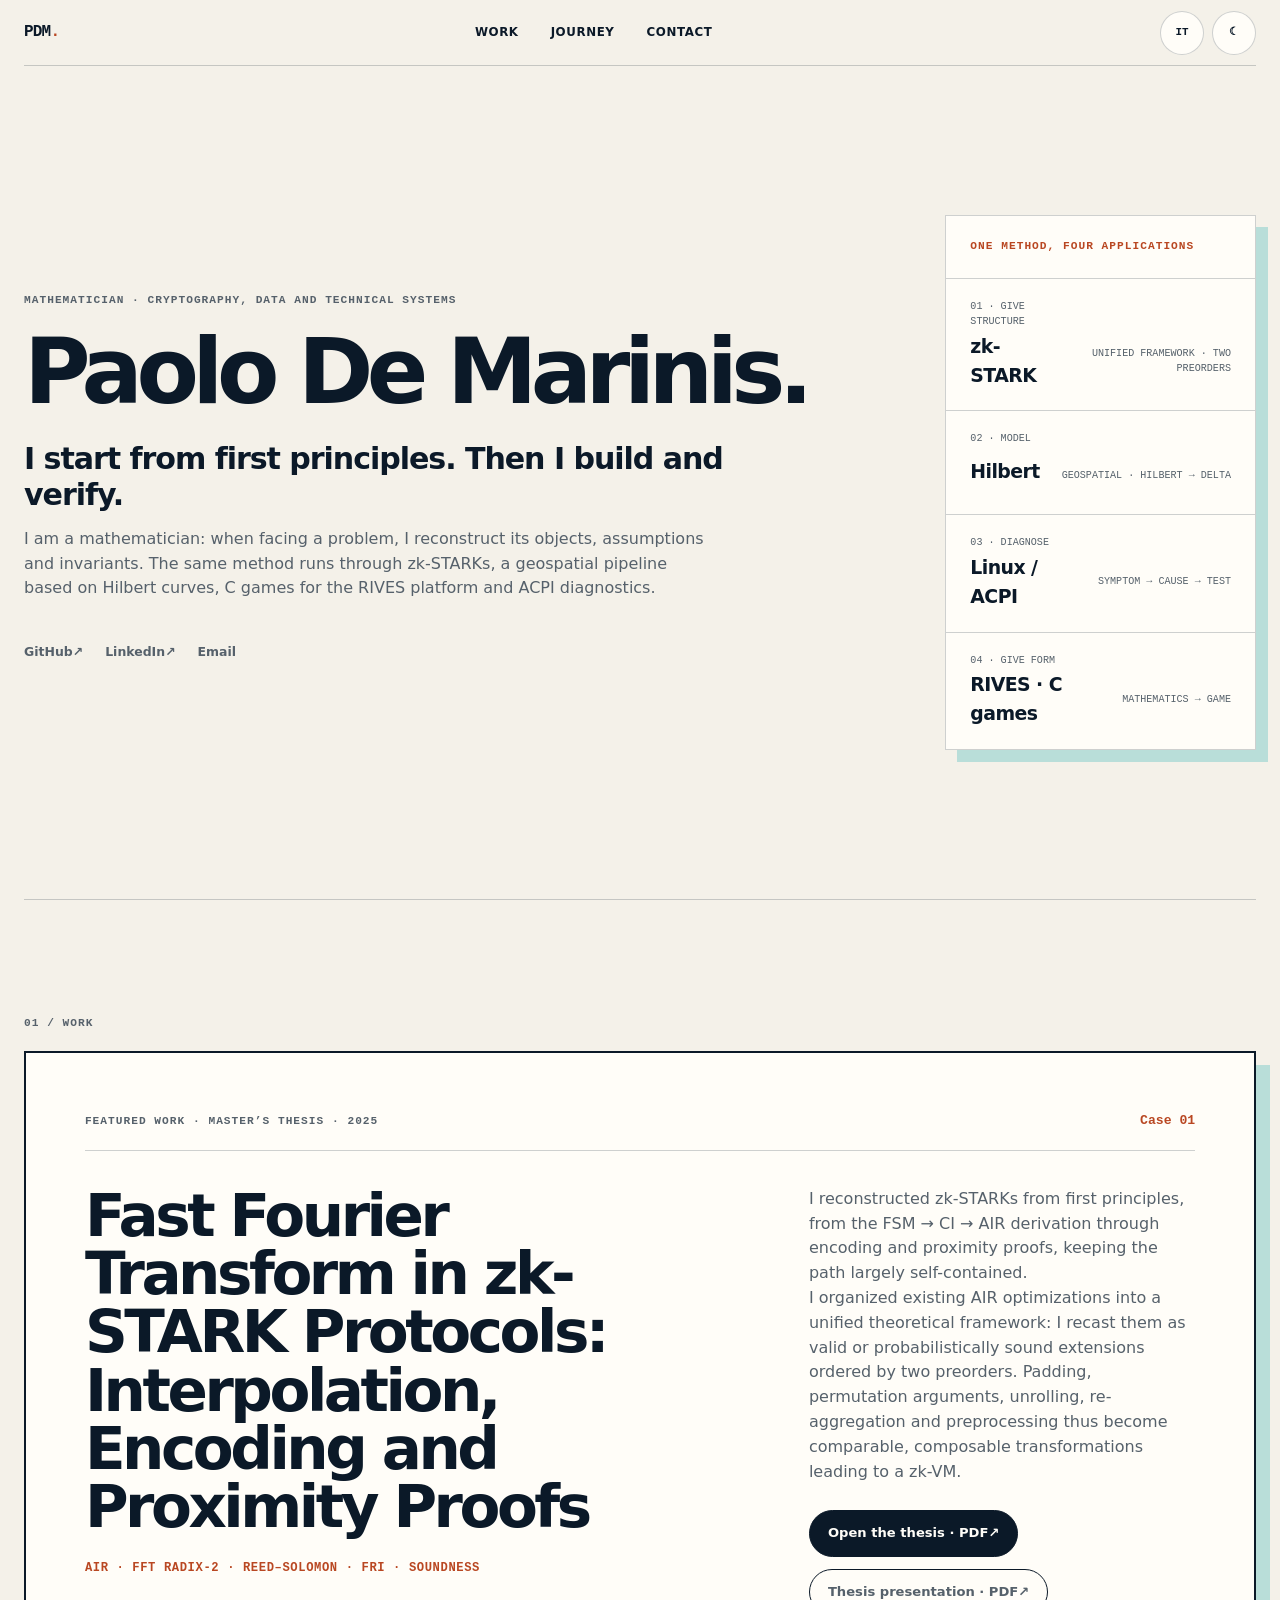
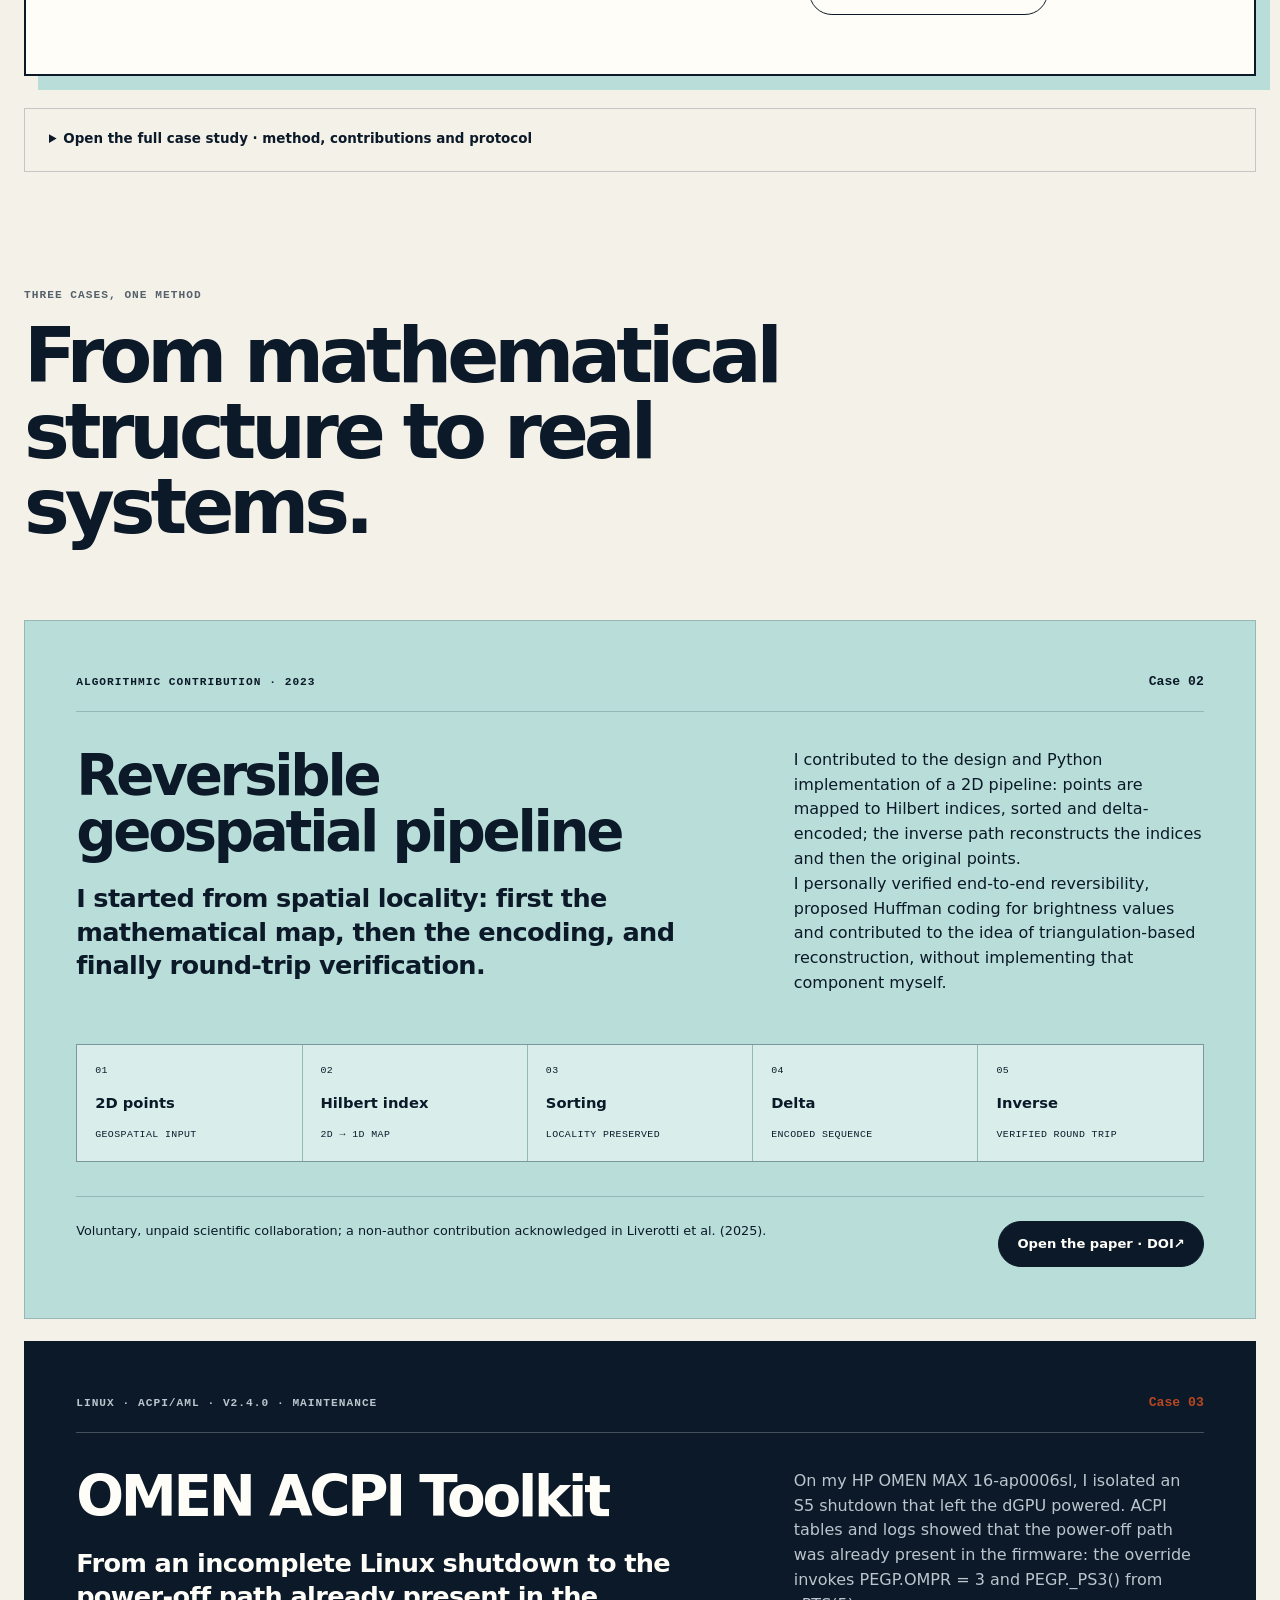
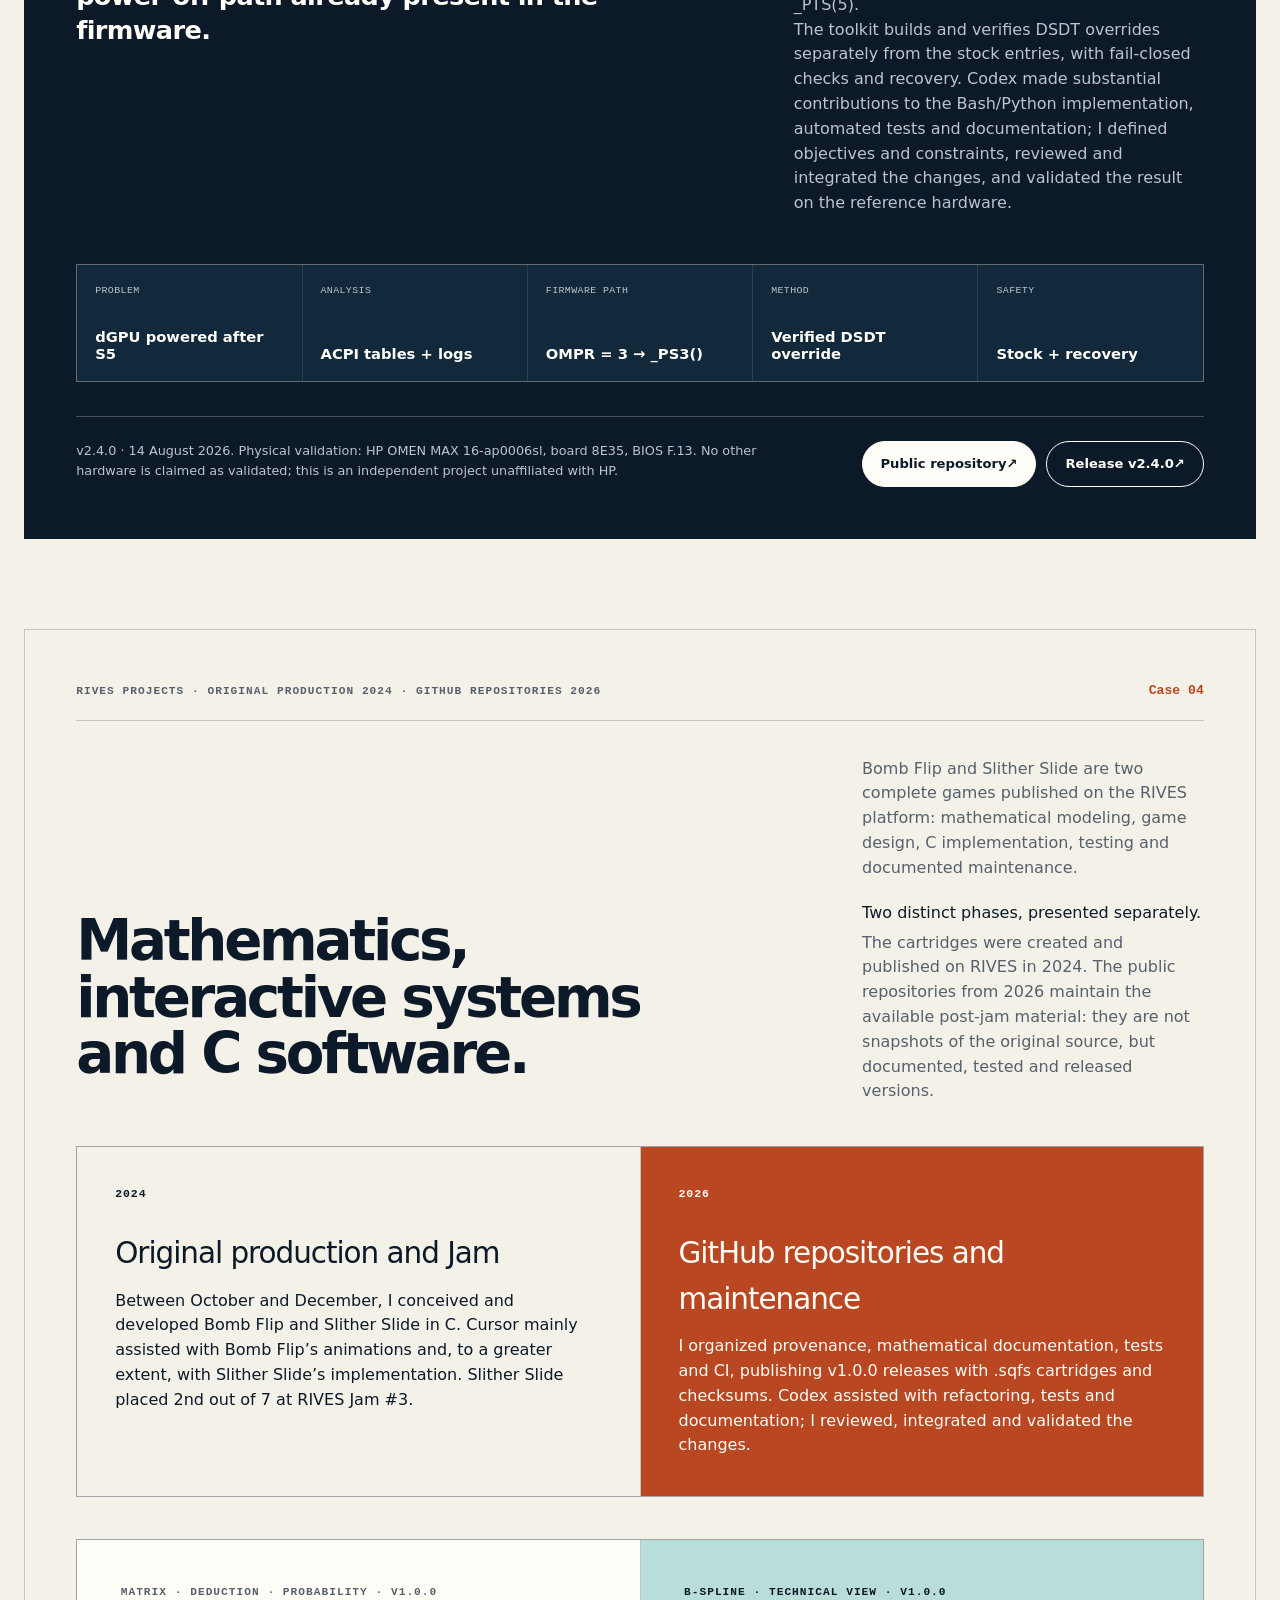
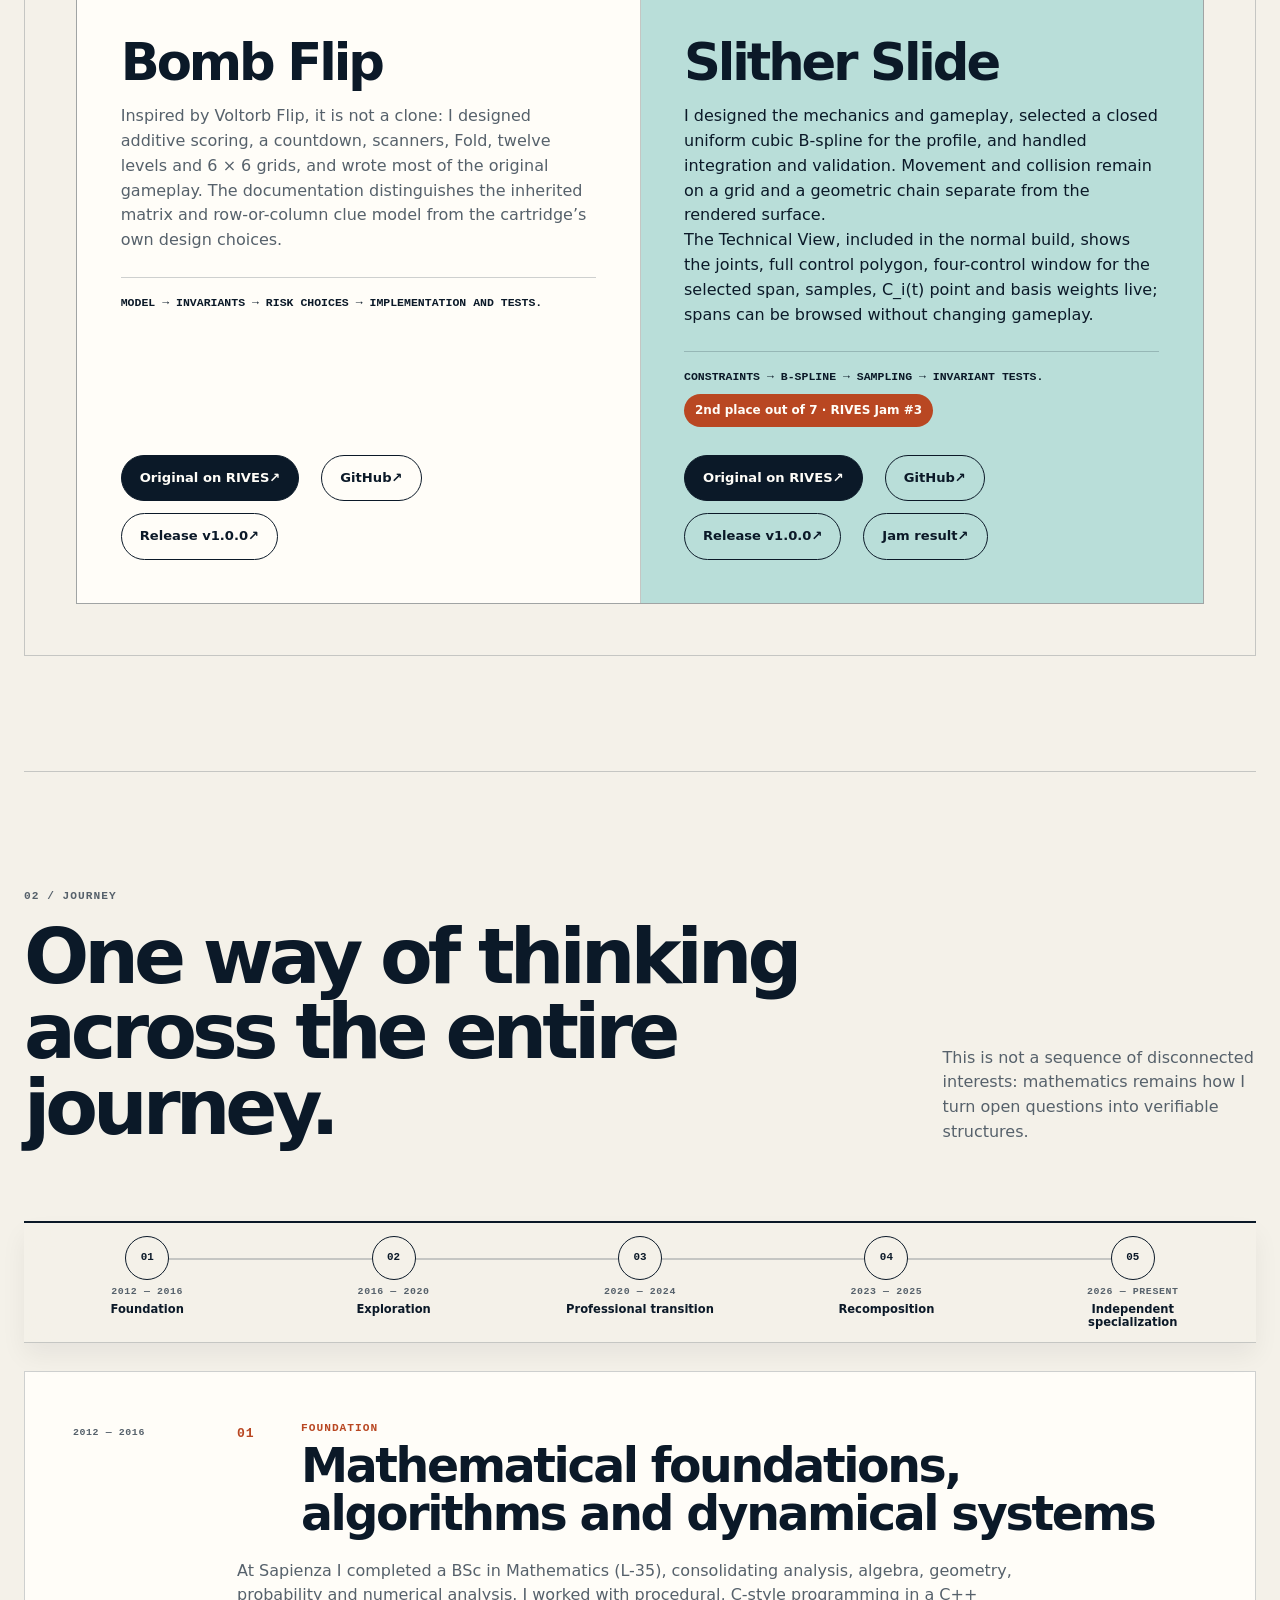
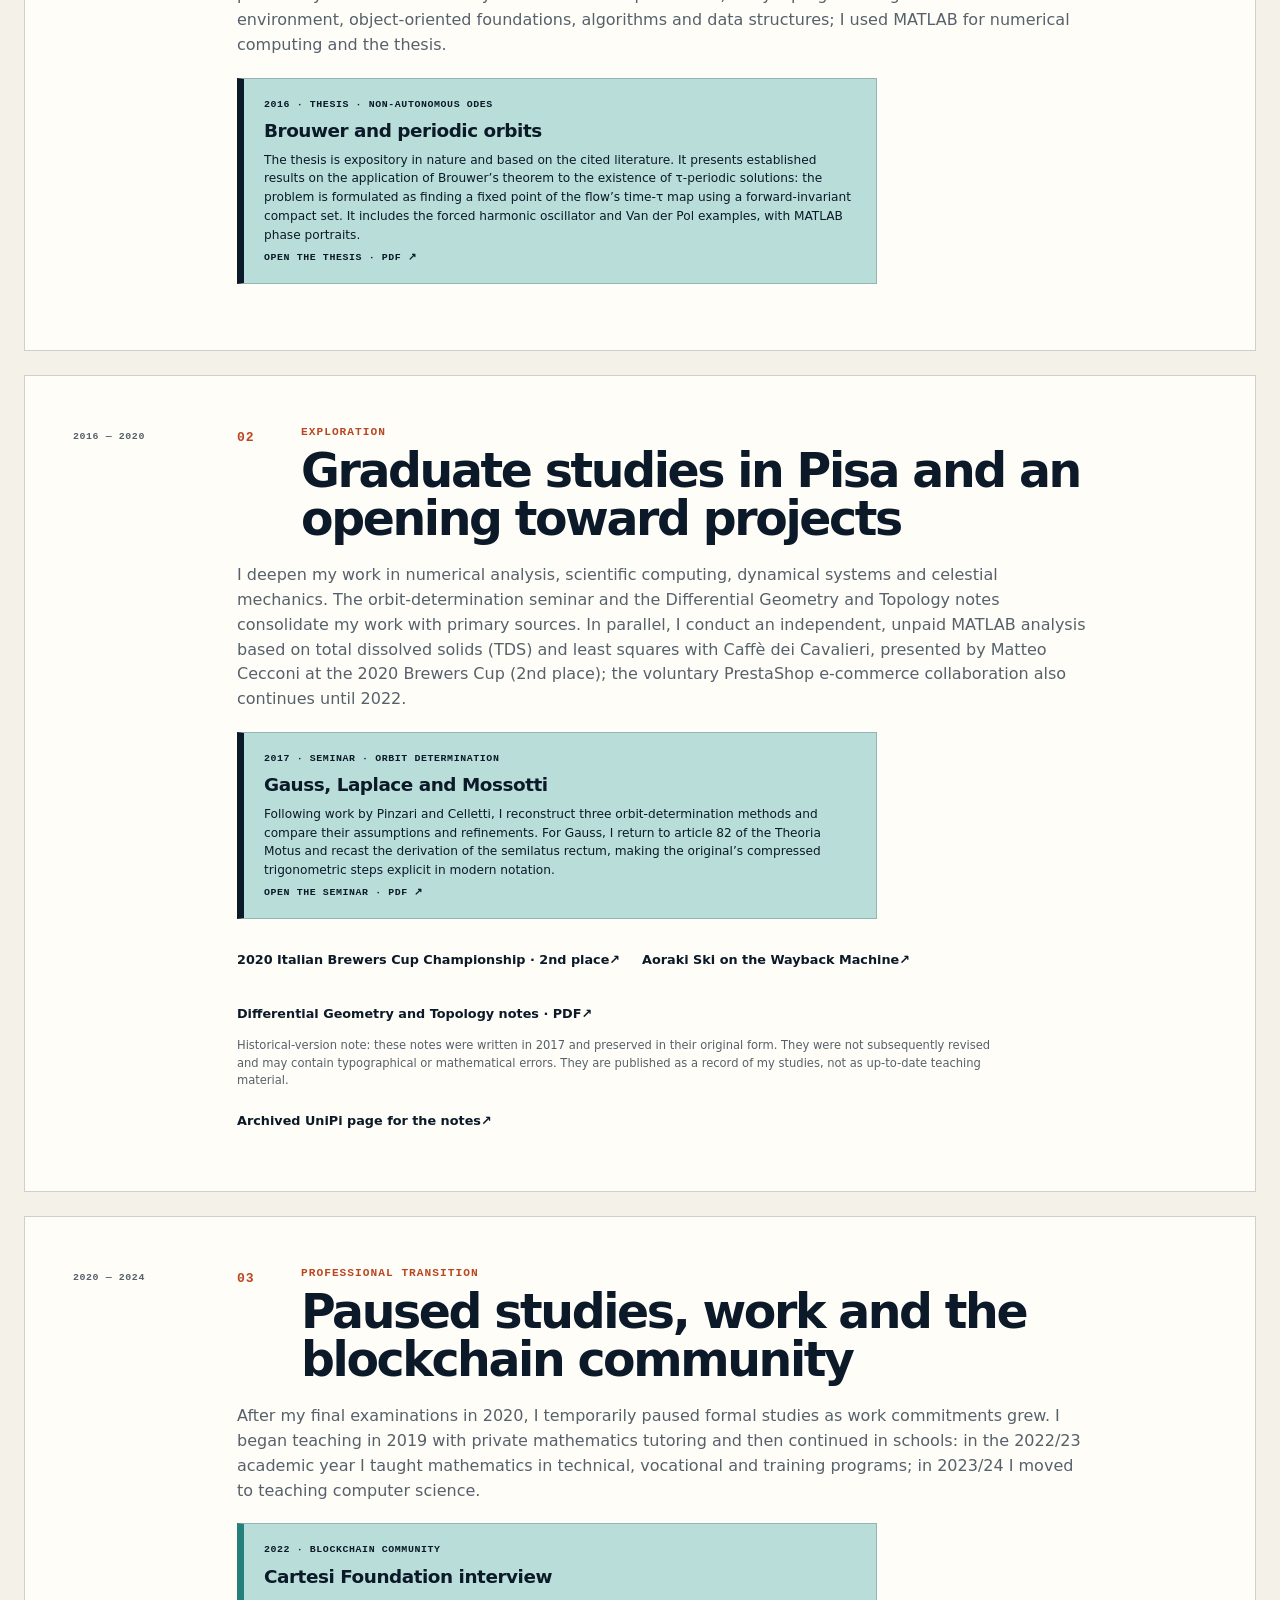
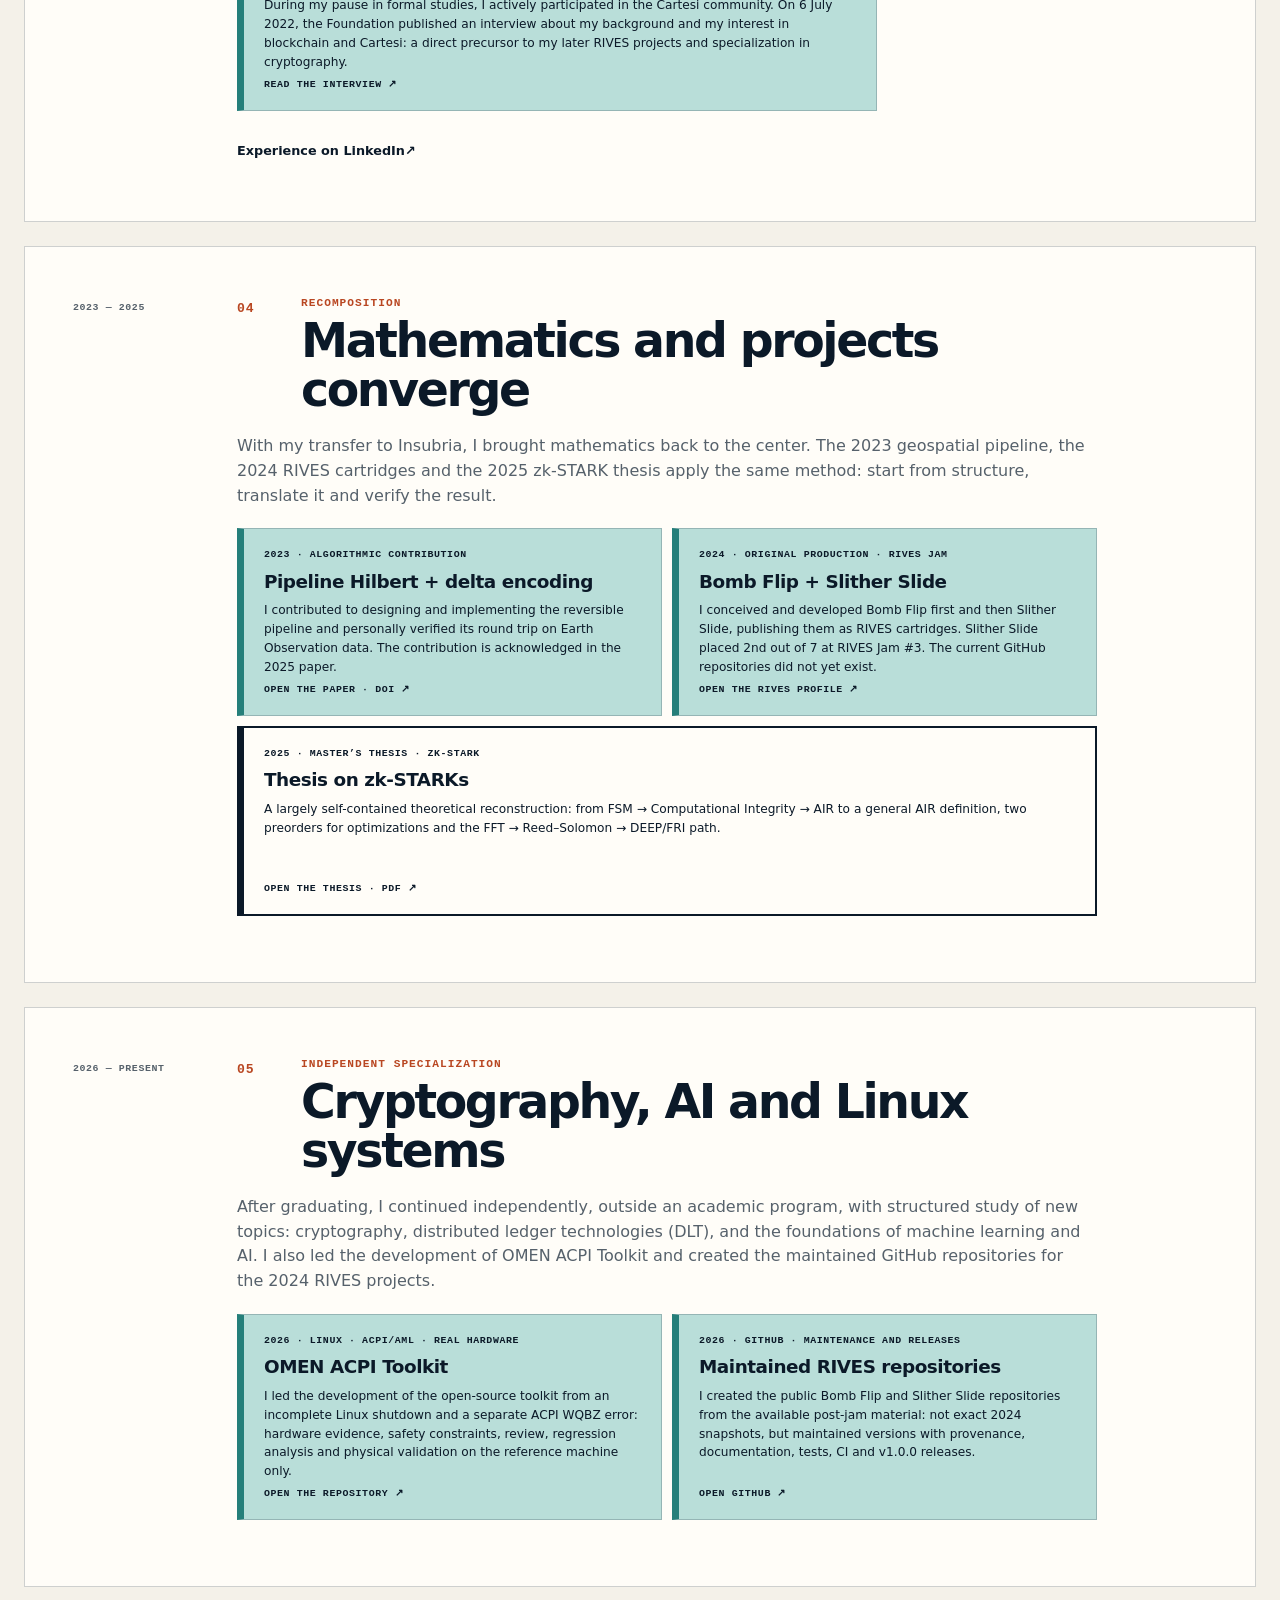
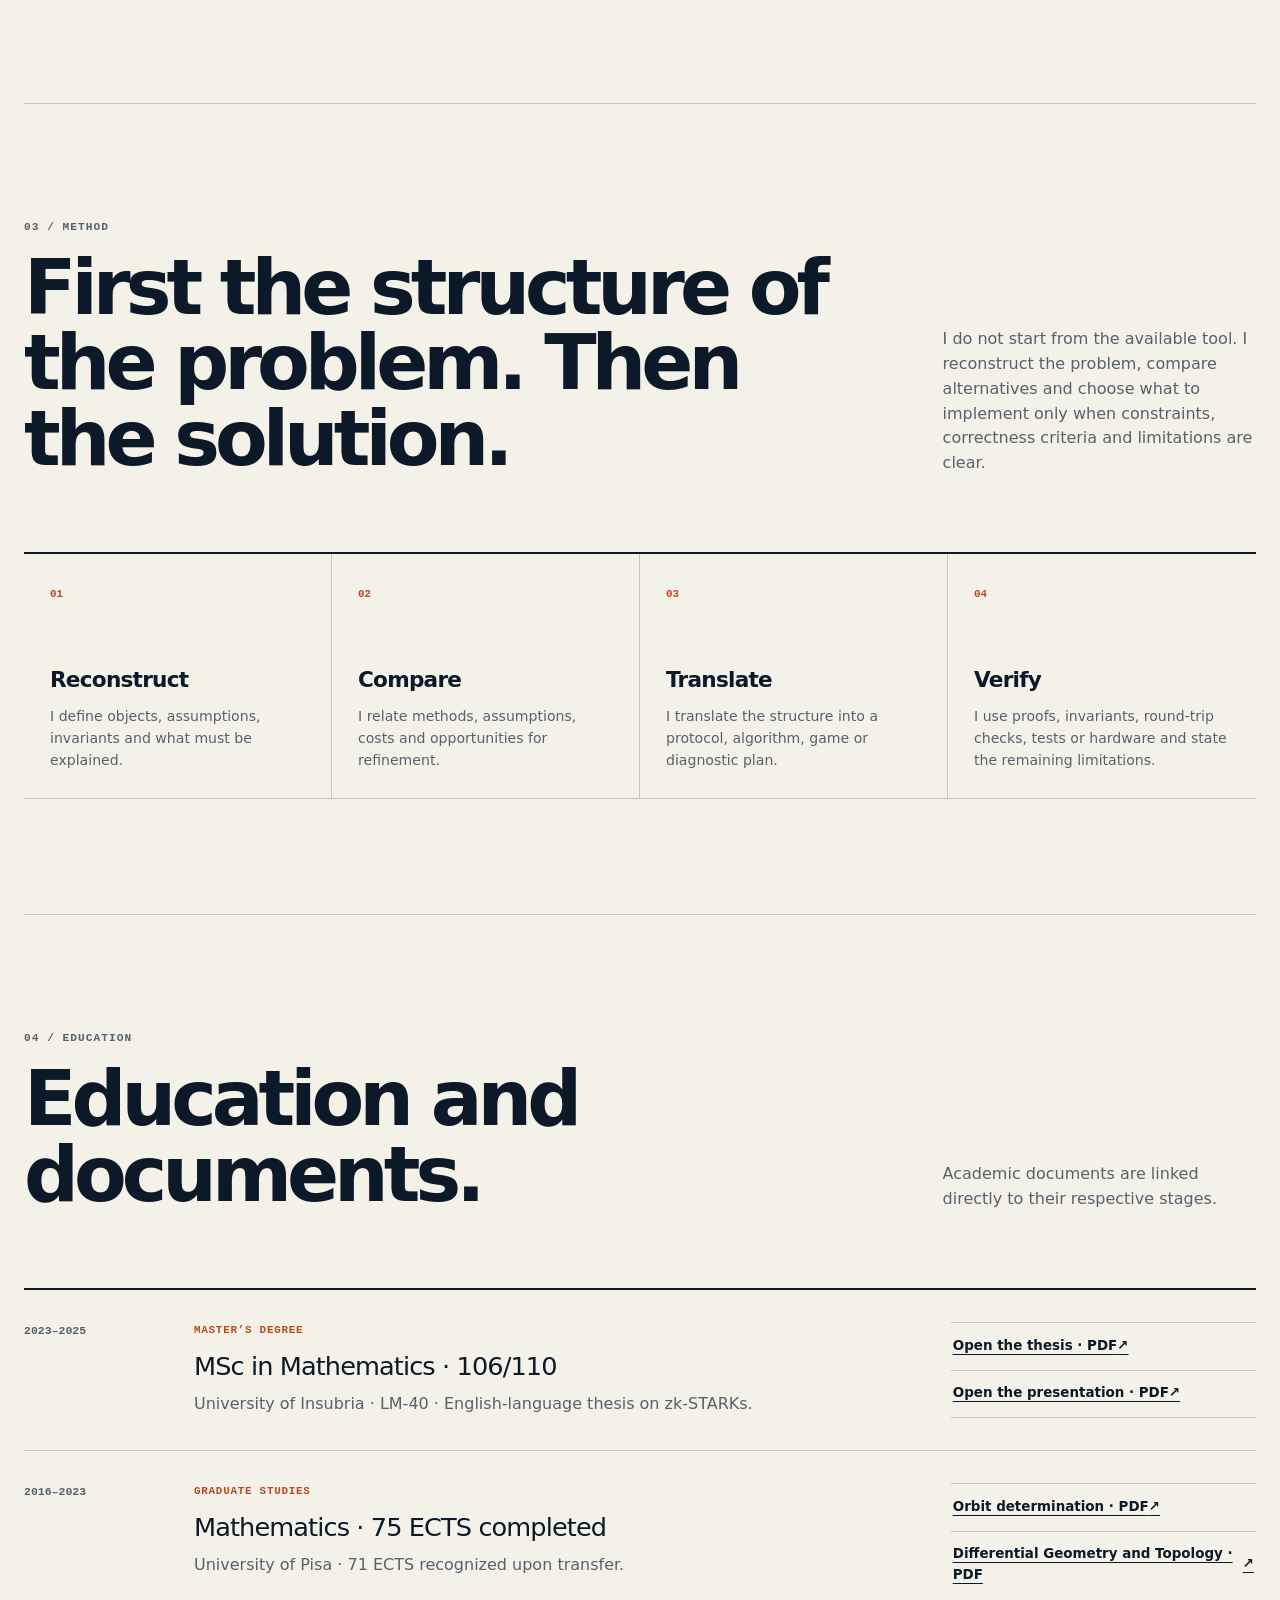
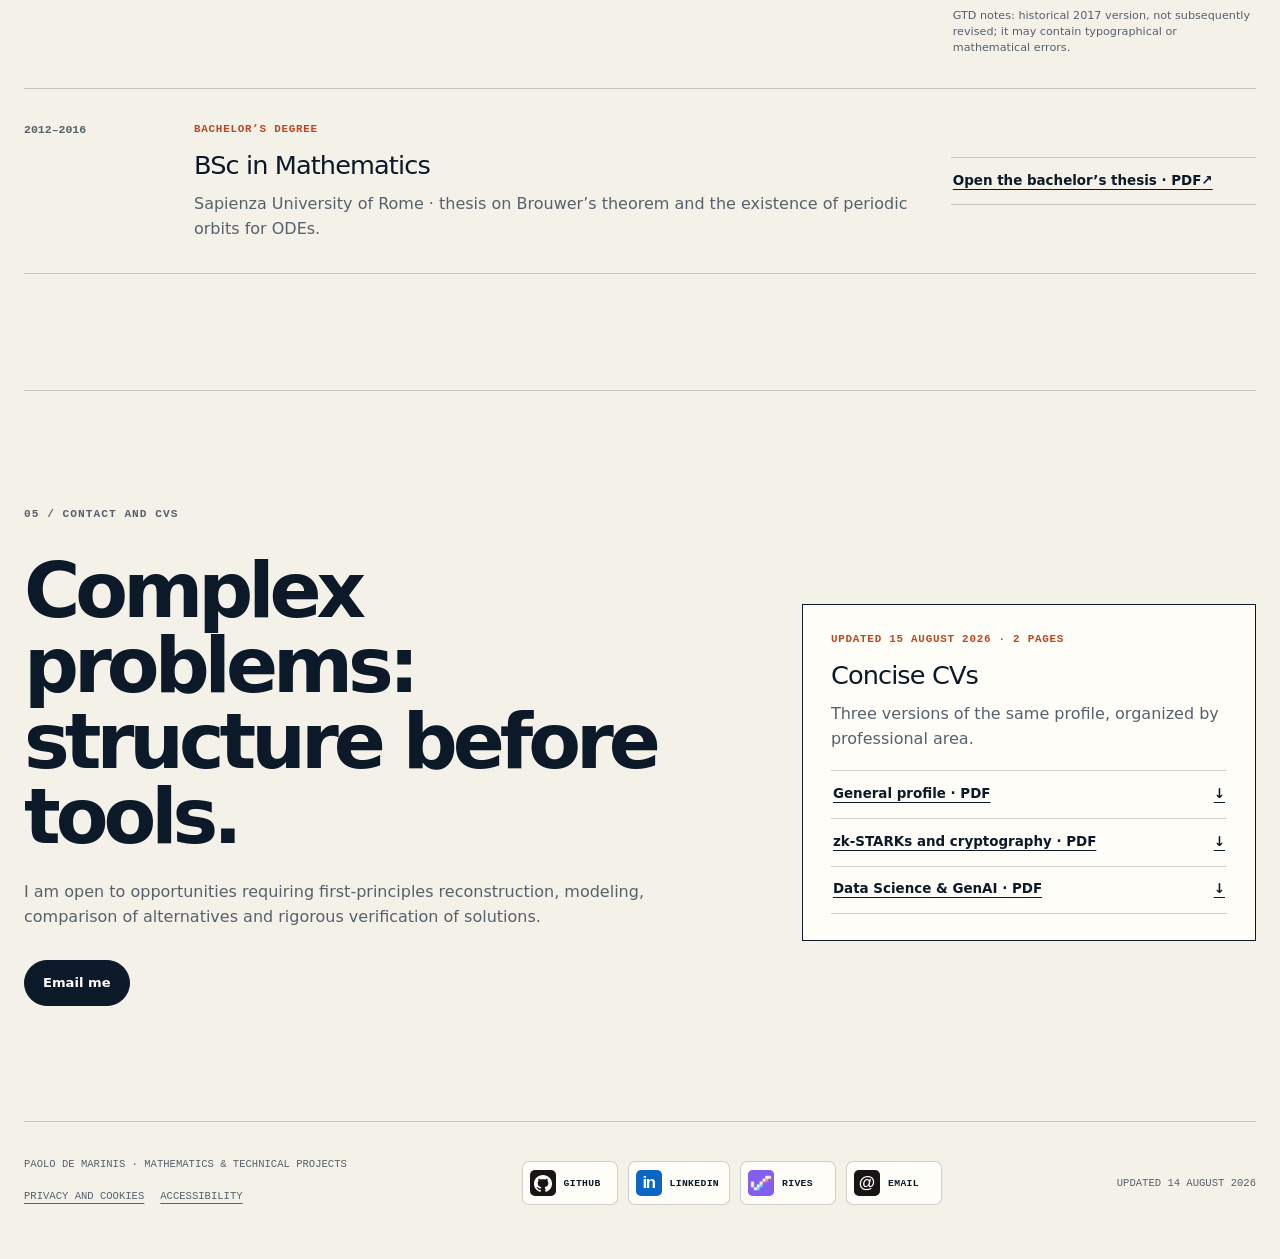
==== en/index.html @ b0020067 "Publish sanitized portfolio snapshot" ====
<!doctype html>
<html lang="en">
<head>
<meta charset="utf-8">
<meta name="viewport" content="width=device-width, initial-scale=1">
<meta name="referrer" content="no-referrer">
<meta name="robots" content="index, follow">
<title>Paolo De Marinis | Mathematician</title>
<meta name="description" content="A mathematician who reconstructs problems from first principles, translates their structure into solutions, and verifies results and limitations.">
<link rel="canonical" href="https://paolo-de-marinis.github.io/en/">
<link rel="alternate" hreflang="it-IT" href="https://paolo-de-marinis.github.io/">
<link rel="alternate" hreflang="en" href="https://paolo-de-marinis.github.io/en/">
<meta property="og:title" content="Paolo De Marinis | Mathematician">
<meta property="og:description" content="From first principles to verified solutions: zk-STARKs, Hilbert curves, Linux/ACPI and interactive systems.">
<meta property="og:url" content="https://paolo-de-marinis.github.io/en/">
<meta property="og:type" content="profile">
<meta property="og:site_name" content="Paolo De Marinis">
<meta property="og:locale" content="en_US">
<meta property="og:locale:alternate" content="it_IT">
<meta property="og:image" content="https://paolo-de-marinis.github.io/og.png">
<meta property="og:image:width" content="1734">
<meta property="og:image:height" content="907">
<meta property="og:image:alt" content="Paolo De Marinis - first principles, mathematics and verification">
<meta name="twitter:card" content="summary_large_image">
<meta name="twitter:title" content="Paolo De Marinis | Mathematician">
<meta name="twitter:description" content="From first principles to verified solutions: zk-STARKs, Hilbert curves, Linux/ACPI and interactive systems.">
<meta name="twitter:image" content="https://paolo-de-marinis.github.io/og.png">
<meta name="twitter:image:alt" content="Paolo De Marinis - first principles, mathematics and verification">
<link rel="icon" href="/favicon.svg?v=2" type="image/svg+xml">
<link rel="stylesheet" href="/assets/site.css">
<script type="application/ld+json">{"@context":"https://schema.org","@type":"Person","name":"Paolo De Marinis","jobTitle":"Mathematician","description":"Mathematician who tackles technical and scientific problems from first principles, from formalization to verification.","email":"mailto:paolodemarinis1993@gmail.com","sameAs":["https://www.linkedin.com/in/paolo-de-marinis-math/","https://github.com/paolo-de-marinis","https://app.rives.io/profile/0x2e092f91bc25ebd12b8b0e4df87d9d0424d6460c"],"alumniOf":["Università degli Studi dell’Insubria","Università di Pisa","Sapienza Università di Roma"],"knowsAbout":["Mathematics","zk-STARKs","Algebraic Intermediate Representations","Fast Fourier Transform","Reed-Solomon codes","FRI","Geospatial data compression","Hilbert curves","Linux","ACPI and AML","C","MATLAB"],"url":"https://paolo-de-marinis.github.io/en/"}</script>
</head>
<body>
<a class="skip-link" href="#contenuto">Skip to main content</a><header class="site-header"><a class="wordmark" href="#top" aria-label="Paolo De Marinis, top of page">PDM<span>.</span></a><nav class="site-nav" aria-label="Main navigation"><a href="#lavori">Work</a><a href="#percorso">Journey</a><a href="#contatti">Contact</a></nav><div class="site-controls" role="group" aria-label="Language and theme">
<a href="/" hreflang="it" lang="it" aria-label="Leggi in italiano">IT</a><button type="button" aria-label="Switch to dark theme" title="Dark theme" class="theme-toggle"><span aria-hidden="true">☾</span></button>
</div></header><main id="contenuto" tabindex="-1"><section id="top" class="hero" aria-labelledby="hero-title"><div class="hero-copy">
<p class="eyebrow">Mathematician · cryptography, data and technical systems</p>
<h1 id="hero-title">Paolo De Marinis.</h1>
<p class="hero-lead">I start from first principles. Then I build and verify.</p>
<p class="hero-body">I am a mathematician: when facing a problem, I reconstruct its objects, assumptions and invariants. The same method runs through zk-STARKs, a geospatial pipeline based on Hilbert curves, C games for the RIVES platform and ACPI diagnostics.</p>
<div class="hero-links" aria-label="Contact details and profiles">
<a class="" href="https://github.com/paolo-de-marinis" target="_blank" rel="noopener noreferrer">GitHub<span aria-hidden="true"> ↗</span></a><a class="" href="https://www.linkedin.com/in/paolo-de-marinis-math/" target="_blank" rel="noopener noreferrer">LinkedIn<span aria-hidden="true"> ↗</span></a><a href="mailto:paolodemarinis1993@gmail.com">Email</a>
</div>
<nav class="mobile-project-nav" aria-label="Main work"><a href="#featured-thesis">zk-STARK</a><a href="#hilbert">Hilbert</a><a href="#omen">OMEN</a><a href="#rives">RIVES</a></nav>
</div>
<aside class="proof-index" aria-label="Four applications of the same method"><p class="card-kicker">One method, four applications</p>
<a href="#featured-thesis"><span>01 · give structure</span><strong>zk-STARK</strong><small>Unified framework · two preorders</small></a><a href="#hilbert"><span>02 · model</span><strong>Hilbert</strong><small>Geospatial · Hilbert → delta</small></a><a href="#omen"><span>03 · diagnose</span><strong>Linux / ACPI</strong><small>Symptom → cause → test</small></a><a href="#rives"><span>04 · give form</span><strong>RIVES · C games</strong><small>Mathematics → game</small></a></aside></section><section id="lavori" class="section work-section"><p class="section-index work-index">01 / Work</p>
<article id="featured-thesis" class="featured-thesis" aria-labelledby="featured-thesis-title"><div class="case-header featured-thesis-header">
<p class="project-type">Featured work · master’s thesis · 2025</p>
<span class="case-number">Case 01</span>
</div>
<div>
<h2 id="featured-thesis-title">Fast Fourier Transform in zk-STARK Protocols: Interpolation, Encoding and Proximity Proofs</h2>
<p class="featured-thesis-tags">AIR · FFT radix-2 · Reed–Solomon · FRI · soundness</p>
</div>
<div class="featured-thesis-copy">
<p>I reconstructed zk-STARKs from first principles, from the FSM → CI → AIR derivation through encoding and proximity proofs, keeping the path largely self-contained.</p>
<p>I organized existing AIR optimizations into a unified theoretical framework: I recast them as valid or probabilistically sound extensions ordered by two preorders. Padding, permutation arguments, unrolling, re-aggregation and preprocessing thus become comparable, composable transformations leading to a zk-VM.</p>
<div class="hero-actions">
<a class="button button-primary" href="/documents/paolo-de-marinis-msc-thesis-zkstarks.pdf" target="_blank" rel="noopener noreferrer">Open the thesis · PDF<span aria-hidden="true"> ↗</span></a><a class="button button-secondary" href="/documents/paolo-de-marinis-msc-thesis-presentation.pdf" target="_blank" rel="noopener noreferrer">Thesis presentation · PDF<span aria-hidden="true"> ↗</span></a>
</div>
</div></article><details class="thesis-detail"><summary id="tesi">Open the full case study · method, contributions and protocol</summary><article class="case-study case-thesis"><div class="case-header">
<p class="project-type">Master’s thesis · 2025 · main work</p>
<span class="case-number">Case 01</span>
</div>
<div class="case-grid">
<div>
<h3>Fast Fourier Transform in zk-STARK Protocols: Interpolation, Encoding and Proximity Proofs</h3>
<p class="case-lead">I reconstructed zk-STARKs from first principles before organizing the protocol, its optimizations and proofs.</p>
</div>
<div class="case-body">
<p>I started from a precise difficulty: the literature uses non-uniform AIR formalisms and rarely reconstructs the entire path. Building on and expanding ideas already presented more intuitively in the literature, I formalized the transition from finite-state machines to Computational Integrity and AIR and proved their logical equivalence. On this basis, I proposed a general definition that unifies formulations from the literature and a two-preorder framework for comparing and composing valid or probabilistically sound extensions.</p>
<p>I applied the framework to systematically analyze and reinterpret known optimizations. In particular, the thesis formalizes permutation arguments from the literature as transformations that use auxiliary columns and a running-product argument to convert non-local constraints indexed by a permutation into constraints that are local with respect to the trace shift, with probabilistic soundness. Padding, unrolling, re-aggregation and preprocessing can then be classified and composed into a zk-VM.</p>
<p>Drawing on the literature, I finally reconstructed the protocol through FFT, Reed–Solomon encoding, DEEP and FRI, with complexity and soundness analyses that distinguish proven results, assumptions and limitations.</p>
</div>
</div>
<div class="protocol-map" aria-label="Conceptual structure of the thesis">
<div>
<span>Formalization</span><strong>FSM</strong>
</div>
<i aria-hidden="true">→</i><div>
<span>Statement</span><strong>CI</strong>
</div>
<i aria-hidden="true">→</i><div>
<span>Constraints</span><strong>AIR</strong>
</div>
<i aria-hidden="true">→</i><div>
<span>Encoding</span><strong>Reed–Solomon</strong>
</div>
<i aria-hidden="true">→</i><div>
<span>Proximity</span><strong>DEEP + FRI</strong>
</div>
</div>
<div class="case-footer"><p>University of Insubria · 106/110 · supervisors Marco Donatelli and Alberto Trombetta</p></div></article></details><div class="section-heading applied-heading">
<p class="section-index">Three cases, one method</p>
<h2>From mathematical structure to real systems.</h2>
</div>
<article id="hilbert" class="case-study case-hilbert"><div class="case-header">
<p class="project-type">Algorithmic contribution · 2023</p>
<span class="case-number">Case 02</span>
</div>
<div class="case-grid">
<div>
<h3>Reversible geospatial pipeline</h3>
<p class="case-lead">I started from spatial locality: first the mathematical map, then the encoding, and finally round-trip verification.</p>
</div>
<div class="case-body">
<p>I contributed to the design and Python implementation of a 2D pipeline: points are mapped to Hilbert indices, sorted and delta-encoded; the inverse path reconstructs the indices and then the original points.</p>
<p>I personally verified end-to-end reversibility, proposed Huffman coding for brightness values and contributed to the idea of triangulation-based reconstruction, without implementing that component myself.</p>
</div>
</div>
<ol class="pipeline" aria-label="Reversible Hilbert pipeline">
<li>
<span>01</span><strong>2D points</strong><small>Geospatial input</small>
</li>
<li>
<span>02</span><strong>Hilbert index</strong><small>2D → 1D map</small>
</li>
<li>
<span>03</span><strong>Sorting</strong><small>Locality preserved</small>
</li>
<li>
<span>04</span><strong>Delta</strong><small>Encoded sequence</small>
</li>
<li>
<span>05</span><strong>Inverse</strong><small>Verified round trip</small>
</li>
</ol>
<div class="case-footer">
<p>Voluntary, unpaid scientific collaboration; a non-author contribution acknowledged in Liverotti et al. (2025).</p>
<a class="button button-primary" href="https://doi.org/10.1002/nme.70064" target="_blank" rel="noopener noreferrer">Open the paper · DOI<span aria-hidden="true"> ↗</span></a>
</div></article><article id="omen" class="case-study case-omen"><div class="case-header">
<p class="project-type">Linux · ACPI/AML · v2.4.0 · maintenance</p>
<span class="case-number">Case 03</span>
</div>
<div class="case-grid">
<div>
<h3>OMEN ACPI Toolkit</h3>
<p class="case-lead">From an incomplete Linux shutdown to the power-off path already present in the firmware.</p>
</div>
<div class="case-body">
<p>On my HP OMEN MAX 16-ap0006sl, I isolated an S5 shutdown that left the dGPU powered. ACPI tables and logs showed that the power-off path was already present in the firmware: the override invokes PEGP.OMPR = 3 and PEGP._PS3() from _PTS(5).</p>
<p>The toolkit builds and verifies DSDT overrides separately from the stock entries, with fail-closed checks and recovery. Codex made substantial contributions to the Bash/Python implementation, automated tests and documentation; I defined objectives and constraints, reviewed and integrated the changes, and validated the result on the reference hardware.</p>
</div>
</div>
<ol class="diagnostic-flow" aria-label="OMEN ACPI Toolkit diagnostic path">
<li>
<span>Problem</span><strong>dGPU powered after S5</strong>
</li>
<li>
<span>Analysis</span><strong>ACPI tables + logs</strong>
</li>
<li>
<span>Firmware path</span><strong>OMPR = 3 → _PS3()</strong>
</li>
<li>
<span>Method</span><strong>Verified DSDT override</strong>
</li>
<li>
<span>Safety</span><strong>Stock + recovery</strong>
</li>
</ol>
<div class="case-footer">
<p>v2.4.0 · 14 August 2026. Physical validation: HP OMEN MAX 16-ap0006sl, board 8E35, BIOS F.13. No other hardware is claimed as validated; this is an independent project unaffiliated with HP.</p>
<div>
<a class="button button-primary" href="https://github.com/paolo-de-marinis/omen-acpi" target="_blank" rel="noopener noreferrer">Public repository<span aria-hidden="true"> ↗</span></a><a class="button button-secondary" href="https://github.com/paolo-de-marinis/omen-acpi/releases/tag/v2.4.0" target="_blank" rel="noopener noreferrer">Release v2.4.0<span aria-hidden="true"> ↗</span></a>
</div>
</div></article><div id="rives" class="rives-subsection"><article class="rives-study"><div class="case-header">
<p class="project-type">RIVES projects · original production 2024 · GitHub repositories 2026</p>
<span class="case-number">Case 04</span>
</div>
<div class="rives-heading">
<h3>Mathematics, interactive systems and C software.</h3>
<div class="rives-intro-copy">
<p>Bomb Flip and Slither Slide are two complete games published on the RIVES platform: mathematical modeling, game design, C implementation, testing and documented maintenance.</p>
<div>
<h4>Two distinct phases, presented separately.</h4>
<p>The cartridges were created and published on RIVES in 2024. The public repositories from 2026 maintain the available post-jam material: they are not snapshots of the original source, but documented, tested and released versions.</p>
</div>
</div>
</div>
<div class="rives-phases" aria-label="RIVES project phases">
<article><time datetime="2024">2024</time><h4>Original production and Jam</h4>
<p>Between October and December, I conceived and developed Bomb Flip and Slither Slide in C. Cursor mainly assisted with Bomb Flip’s animations and, to a greater extent, with Slither Slide’s implementation. Slither Slide placed 2nd out of 7 at RIVES Jam #3.</p></article><article><time datetime="2026">2026</time><h4>GitHub repositories and maintenance</h4>
<p>I organized provenance, mathematical documentation, tests and CI, publishing v1.0.0 releases with .sqfs cartridges and checksums. Codex assisted with refactoring, tests and documentation; I reviewed, integrated and validated the changes.</p></article>
</div>
<div class="rives-grid">
<section aria-labelledby="bomb-title"><p class="project-type">Matrix · deduction · probability · v1.0.0</p>
<h4 id="bomb-title">Bomb Flip</h4>
<p>Inspired by Voltorb Flip, it is not a clone: I designed additive scoring, a countdown, scanners, Fold, twelve levels and 6 × 6 grids, and wrote most of the original gameplay. The documentation distinguishes the inherited matrix and row-or-column clue model from the cartridge’s own design choices.</p>
<p class="case-proof">Model → invariants → risk choices → implementation and tests.</p>
<div class="card-links">
<a class="button button-primary" href="https://app.rives.io/cartridges/5932d82f5827" target="_blank" rel="noopener noreferrer">Original on RIVES<span aria-hidden="true"> ↗</span></a><a class="button button-secondary" href="https://github.com/paolo-de-marinis/bomb-flip" target="_blank" rel="noopener noreferrer">GitHub<span aria-hidden="true"> ↗</span></a><a class="button button-secondary" href="https://github.com/paolo-de-marinis/bomb-flip/releases/tag/v1.0.0" target="_blank" rel="noopener noreferrer">Release v1.0.0<span aria-hidden="true"> ↗</span></a>
</div></section><section aria-labelledby="slither-title"><p class="project-type">B-spline · Technical View · v1.0.0</p>
<h4 id="slither-title">Slither Slide</h4>
<p>I designed the mechanics and gameplay, selected a closed uniform cubic B-spline for the profile, and handled integration and validation. Movement and collision remain on a grid and a geometric chain separate from the rendered surface.</p>
<p>The Technical View, included in the normal build, shows the joints, full control polygon, four-control window for the selected span, samples, C_i(t) point and basis weights live; spans can be browsed without changing gameplay.</p>
<p class="case-proof">Constraints → B-spline → sampling → invariant tests.</p>
<p class="result">2nd place out of 7 · RIVES Jam #3</p>
<div class="card-links">
<a class="button button-primary" href="https://app.rives.io/cartridges/7654435bf067" target="_blank" rel="noopener noreferrer">Original on RIVES<span aria-hidden="true"> ↗</span></a><a class="button button-secondary" href="https://github.com/paolo-de-marinis/slither-slide" target="_blank" rel="noopener noreferrer">GitHub<span aria-hidden="true"> ↗</span></a><a class="button button-secondary" href="https://github.com/paolo-de-marinis/slither-slide/releases/tag/v1.0.0" target="_blank" rel="noopener noreferrer">Release v1.0.0<span aria-hidden="true"> ↗</span></a><a class="button button-secondary" href="https://x.com/rives_io/status/1867175218642636978" target="_blank" rel="noopener noreferrer">Jam result<span aria-hidden="true"> ↗</span></a>
</div></section>
</div></article></div></section><section id="percorso" class="section trajectory-section"><div class="section-heading split-heading">
<div>
<p class="section-index">02 / Journey</p>
<h2>One way of thinking across the entire journey.</h2>
</div>
<p>This is not a sequence of disconnected interests: mathematics remains how I turn open questions into verifiable structures.</p>
</div>
<div class="interactive-timeline">
<div class="timeline-scroll-sticky"><ol class="timeline-rail" style="--timeline-progress:0%" aria-label="Five phases of the journey">
<li><a href="#fase-fondazione" aria-label="Go to phase 01: Foundation"><span class="timeline-rail-dot">01</span><small>2012 — 2016</small><strong>Foundation</strong></a></li>
<li><a href="#fase-esplorazione" aria-label="Go to phase 02: Exploration"><span class="timeline-rail-dot">02</span><small>2016 — 2020</small><strong>Exploration</strong></a></li>
<li><a href="#fase-conversione" aria-label="Go to phase 03: Professional transition"><span class="timeline-rail-dot">03</span><small>2020 — 2024</small><strong>Professional transition</strong></a></li>
<li><a href="#fase-ricomposizione" aria-label="Go to phase 04: Recomposition"><span class="timeline-rail-dot">04</span><small>2023 — 2025</small><strong>Recomposition</strong></a></li>
<li><a href="#fase-specializzazione" aria-label="Go to phase 05: Independent specialization"><span class="timeline-rail-dot">05</span><small>2026 — present</small><strong>Independent specialization</strong></a></li>
</ol></div>
<p class="sr-only" aria-live="polite">Current phase</p>
<div class="timeline-scroll-story" aria-label="Chronological journey">
<article class="timeline-scroll-step" id="fase-fondazione" aria-label="2012 — 2016: Foundation"><p class="timeline-active-period">2012 — 2016</p>
<div>
<div class="timeline-panel-heading">
<p class="timeline-panel-number">01</p>
<div>
<p class="phase-kicker">Foundation</p>
<h3>Mathematical foundations, algorithms and dynamical systems</h3>
</div>
</div>
<p class="timeline-panel-description">At Sapienza I completed a BSc in Mathematics (L-35), consolidating analysis, algebra, geometry, probability and numerical analysis. I worked with procedural, C-style programming in a C++ environment, object-oriented foundations, algorithms and data structures; I used MATLAB for numerical computing and the thesis.</p>
<div class="phase-highlights phase-highlights-single"><a class="phase-highlight" data-lane="study" href="/documents/paolo-de-marinis-bsc-thesis-brouwer.pdf" aria-label="Open the bachelor’s thesis on Brouwer and periodic orbits" target="_blank" rel="noopener noreferrer"><span>2016 · thesis · non-autonomous ODEs</span><strong>Brouwer and periodic orbits</strong><small>The thesis is expository in nature and based on the cited literature. It presents established results on the application of Brouwer’s theorem to the existence of τ-periodic solutions: the problem is formulated as finding a fixed point of the flow’s time-τ map using a forward-invariant compact set. It includes the forced harmonic oscillator and Van der Pol examples, with MATLAB phase portraits.</small><b aria-hidden="true">Open the thesis · PDF ↗</b></a></div>
</div></article><article class="timeline-scroll-step" id="fase-esplorazione" aria-label="2016 — 2020: Exploration"><p class="timeline-active-period">2016 — 2020</p>
<div>
<div class="timeline-panel-heading">
<p class="timeline-panel-number">02</p>
<div>
<p class="phase-kicker">Exploration</p>
<h3>Graduate studies in Pisa and an opening toward projects</h3>
</div>
</div>
<p class="timeline-panel-description">I deepen my work in numerical analysis, scientific computing, dynamical systems and celestial mechanics. The orbit-determination seminar and the Differential Geometry and Topology notes consolidate my work with primary sources. In parallel, I conduct an independent, unpaid MATLAB analysis based on total dissolved solids (TDS) and least squares with Caffè dei Cavalieri, presented by Matteo Cecconi at the 2020 Brewers Cup (2nd place); the voluntary PrestaShop e-commerce collaboration also continues until 2022.</p>
<div class="phase-highlights phase-highlights-single"><a class="phase-highlight" data-lane="study" href="/documents/paolo-de-marinis-gauss-laplace-mossotti.pdf" aria-label="Open the seminar on Gauss, Laplace and Mossotti" target="_blank" rel="noopener noreferrer"><span>2017 · seminar · orbit determination</span><strong>Gauss, Laplace and Mossotti</strong><small>Following work by Pinzari and Celletti, I reconstruct three orbit-determination methods and compare their assumptions and refinements. For Gauss, I return to article 82 of the Theoria Motus and recast the derivation of the semilatus rectum, making the original’s compressed trigonometric steps explicit in modern notation.</small><b aria-hidden="true">Open the seminar · PDF ↗</b></a></div>
<div class="phase-links">
<div class="phase-link-item"><a href="https://www.ilcaffeespressoitaliano.com/2020/chi-sono-i-campioni-del-caffe-2020/" target="_blank" rel="noopener noreferrer">2020 Italian Brewers Cup Championship · 2nd place<span aria-hidden="true"> ↗</span></a></div>
<div class="phase-link-item"><a href="https://web.archive.org/web/*/http://www.aorakiski.com/" target="_blank" rel="noopener noreferrer">Aoraki Ski on the Wayback Machine<span aria-hidden="true"> ↗</span></a></div>
<div class="phase-link-item phase-link-item-noted">
<a href="/documents/paolo-de-marinis-gtd-notes.pdf" target="_blank" rel="noopener noreferrer">Differential Geometry and Topology notes · PDF<span aria-hidden="true"> ↗</span></a><p class="phase-link-note">Historical-version note: these notes were written in 2017 and preserved in their original form. They were not subsequently revised and may contain typographical or mathematical errors. They are published as a record of my studies, not as up-to-date teaching material.</p>
</div>
<div class="phase-link-item"><a href="https://web.archive.org/web/20210510012417/https://poisson.phc.dm.unipi.it/~demarinis/" target="_blank" rel="noopener noreferrer">Archived UniPi page for the notes<span aria-hidden="true"> ↗</span></a></div>
</div>
</div></article><article class="timeline-scroll-step" id="fase-conversione" aria-label="2020 — 2024: Professional transition"><p class="timeline-active-period">2020 — 2024</p>
<div>
<div class="timeline-panel-heading">
<p class="timeline-panel-number">03</p>
<div>
<p class="phase-kicker">Professional transition</p>
<h3>Paused studies, work and the blockchain community</h3>
</div>
</div>
<p class="timeline-panel-description">After my final examinations in 2020, I temporarily paused formal studies as work commitments grew. I began teaching in 2019 with private mathematics tutoring and then continued in schools: in the 2022/23 academic year I taught mathematics in technical, vocational and training programs; in 2023/24 I moved to teaching computer science.</p>
<div class="phase-highlights phase-highlights-single"><a class="phase-highlight" data-lane="project" href="https://medium.com/cartesi/why-a-school-teacher-chose-to-hold-ctsi-72a4afc88a92" aria-label="Read the interview published by the Cartesi Foundation" target="_blank" rel="noopener noreferrer"><span>2022 · blockchain community</span><strong>Cartesi Foundation interview</strong><small>During my pause in formal studies, I actively participated in the Cartesi community. On 6 July 2022, the Foundation published an interview about my background and my interest in blockchain and Cartesi: a direct precursor to my later RIVES projects and specialization in cryptography.</small><b aria-hidden="true">Read the interview ↗</b></a></div>
<div class="phase-links"><div class="phase-link-item"><a href="https://www.linkedin.com/in/paolo-de-marinis-math/" target="_blank" rel="noopener noreferrer">Experience on LinkedIn<span aria-hidden="true"> ↗</span></a></div></div>
</div></article><article class="timeline-scroll-step" id="fase-ricomposizione" aria-label="2023 — 2025: Recomposition"><p class="timeline-active-period">2023 — 2025</p>
<div>
<div class="timeline-panel-heading">
<p class="timeline-panel-number">04</p>
<div>
<p class="phase-kicker">Recomposition</p>
<h3>Mathematics and projects converge</h3>
</div>
</div>
<p class="timeline-panel-description">With my transfer to Insubria, I brought mathematics back to the center. The 2023 geospatial pipeline, the 2024 RIVES cartridges and the 2025 zk-STARK thesis apply the same method: start from structure, translate it and verify the result.</p>
<div class="phase-highlights">
<a class="phase-highlight" data-lane="project" href="https://doi.org/10.1002/nme.70064" aria-label="Open the paper on reversible geospatial compression" target="_blank" rel="noopener noreferrer"><span>2023 · algorithmic contribution</span><strong>Pipeline Hilbert + delta encoding</strong><small>I contributed to designing and implementing the reversible pipeline and personally verified its round trip on Earth Observation data. The contribution is acknowledged in the 2025 paper.</small><b aria-hidden="true">Open the paper · DOI ↗</b></a><a class="phase-highlight" data-lane="project" href="https://app.rives.io/profile/0x2e092f91bc25ebd12b8b0e4df87d9d0424d6460c" aria-label="Open Paolo De Marinis’s RIVES profile" target="_blank" rel="noopener noreferrer"><span>2024 · original production · RIVES Jam</span><strong>Bomb Flip + Slither Slide</strong><small>I conceived and developed Bomb Flip first and then Slither Slide, publishing them as RIVES cartridges. Slither Slide placed 2nd out of 7 at RIVES Jam #3. The current GitHub repositories did not yet exist.</small><b aria-hidden="true">Open the RIVES profile ↗</b></a><a class="phase-highlight" data-lane="study" data-emphasis="primary" href="/documents/paolo-de-marinis-msc-thesis-zkstarks.pdf" aria-label="Open the full master’s thesis on zk-STARKs" target="_blank" rel="noopener noreferrer"><span>2025 · master’s thesis · zk-STARK</span><strong>Thesis on zk-STARKs</strong><small>A largely self-contained theoretical reconstruction: from FSM → Computational Integrity → AIR to a general AIR definition, two preorders for optimizations and the FFT → Reed–Solomon → DEEP/FRI path.</small><b aria-hidden="true">Open the thesis · PDF ↗</b></a>
</div>
</div></article><article class="timeline-scroll-step" id="fase-specializzazione" aria-label="2026 — present: Independent specialization"><p class="timeline-active-period">2026 — present</p>
<div>
<div class="timeline-panel-heading">
<p class="timeline-panel-number">05</p>
<div>
<p class="phase-kicker">Independent specialization</p>
<h3>Cryptography, AI and Linux systems</h3>
</div>
</div>
<p class="timeline-panel-description">After graduating, I continued independently, outside an academic program, with structured study of new topics: cryptography, distributed ledger technologies (DLT), and the foundations of machine learning and AI. I also led the development of OMEN ACPI Toolkit and created the maintained GitHub repositories for the 2024 RIVES projects.</p>
<div class="phase-highlights">
<a class="phase-highlight" data-lane="project" href="https://github.com/paolo-de-marinis/omen-acpi" aria-label="Open the OMEN ACPI Toolkit repository" target="_blank" rel="noopener noreferrer"><span>2026 · Linux · ACPI/AML · real hardware</span><strong>OMEN ACPI Toolkit</strong><small>I led the development of the open-source toolkit from an incomplete Linux shutdown and a separate ACPI WQBZ error: hardware evidence, safety constraints, review, regression analysis and physical validation on the reference machine only.</small><b aria-hidden="true">Open the repository ↗</b></a><a class="phase-highlight" data-lane="project" href="https://github.com/paolo-de-marinis" aria-label="Open Paolo De Marinis’s GitHub profile" target="_blank" rel="noopener noreferrer"><span>2026 · GitHub · maintenance and releases</span><strong>Maintained RIVES repositories</strong><small>I created the public Bomb Flip and Slither Slide repositories from the available post-jam material: not exact 2024 snapshots, but maintained versions with provenance, documentation, tests, CI and v1.0.0 releases.</small><b aria-hidden="true">Open GitHub ↗</b></a>
</div>
</div></article>
</div>
</div></section><section id="metodo" class="section method-section"><div class="section-heading split-heading">
<div>
<p class="section-index">03 / Method</p>
<h2>First the structure of the problem. Then the solution.</h2>
</div>
<p>I do not start from the available tool. I reconstruct the problem, compare alternatives and choose what to implement only when constraints, correctness criteria and limitations are clear.</p>
</div>
<ol class="method-flow">
<li>
<span>01</span><strong>Reconstruct</strong><p>I define objects, assumptions, invariants and what must be explained.</p>
</li>
<li>
<span>02</span><strong>Compare</strong><p>I relate methods, assumptions, costs and opportunities for refinement.</p>
</li>
<li>
<span>03</span><strong>Translate</strong><p>I translate the structure into a protocol, algorithm, game or diagnostic plan.</p>
</li>
<li>
<span>04</span><strong>Verify</strong><p>I use proofs, invariants, round-trip checks, tests or hardware and state the remaining limitations.</p>
</li>
</ol></section><section id="formazione" class="section background-section"><div class="section-heading split-heading credentials-heading">
<div>
<p class="section-index">04 / Education</p>
<h2>Education and documents.</h2>
</div>
<p>Academic documents are linked directly to their respective stages.</p>
</div>
<div class="credentials-list" aria-label="Academic education and documents">
<article class="credential-item"><time>2023–2025</time><div class="credential-copy">
<p class="credential-label">Master’s degree</p>
<h3>MSc in Mathematics · 106/110</h3>
<p>University of Insubria · LM-40 · English-language thesis on zk-STARKs.</p>
</div>
<div class="credential-actions">
<a class="" href="/documents/paolo-de-marinis-msc-thesis-zkstarks.pdf" target="_blank" rel="noopener noreferrer">Open the thesis · PDF<span aria-hidden="true"> ↗</span></a><a class="" href="/documents/paolo-de-marinis-msc-thesis-presentation.pdf" target="_blank" rel="noopener noreferrer">Open the presentation · PDF<span aria-hidden="true"> ↗</span></a>
</div></article><article class="credential-item"><time>2016–2023</time><div class="credential-copy">
<p class="credential-label">Graduate studies</p>
<h3>Mathematics · 75 ECTS completed</h3>
<p>University of Pisa · 71 ECTS recognized upon transfer.</p>
</div>
<div class="credential-actions">
<a class="" href="/documents/paolo-de-marinis-gauss-laplace-mossotti.pdf" target="_blank" rel="noopener noreferrer">Orbit determination · PDF<span aria-hidden="true"> ↗</span></a><a class="" href="/documents/paolo-de-marinis-gtd-notes.pdf" target="_blank" rel="noopener noreferrer">Differential Geometry and Topology · PDF<span aria-hidden="true"> ↗</span></a><p class="credential-note">GTD notes: historical 2017 version, not subsequently revised; it may contain typographical or mathematical errors.</p>
</div></article><article class="credential-item"><time>2012–2016</time><div class="credential-copy">
<p class="credential-label">Bachelor’s degree</p>
<h3>BSc in Mathematics</h3>
<p>Sapienza University of Rome · thesis on Brouwer’s theorem and the existence of periodic orbits for ODEs.</p>
</div>
<div class="credential-actions"><a class="" href="/documents/paolo-de-marinis-bsc-thesis-brouwer.pdf" target="_blank" rel="noopener noreferrer">Open the bachelor’s thesis · PDF<span aria-hidden="true"> ↗</span></a></div></article>
</div></section><section id="contatti" class="section contact-section"><p class="section-index">05 / Contact and CVs</p>
<div class="contact-grid">
<div>
<h2>Complex problems: structure before tools.</h2>
<p>I am open to opportunities requiring first-principles reconstruction, modeling, comparison of alternatives and rigorous verification of solutions.</p>
<a class="button button-primary" href="mailto:paolodemarinis1993@gmail.com">Email me</a>
</div>
<aside class="cv-downloads cv-downloads-contact" aria-labelledby="cv-downloads-title"><div class="cv-downloads-copy">
<p class="credential-label">Updated 15 August 2026 · 2 pages</p>
<h3 id="cv-downloads-title">Concise CVs</h3>
<p>Three versions of the same profile, organized by professional area.</p>
</div>
<div class="cv-download-actions">
<a href="/documents/paolo-de-marinis-cv-generale.pdf" download=""><span>General profile · PDF</span><span aria-hidden="true">↓</span></a><a href="/documents/paolo-de-marinis-cv-crypto.pdf" download=""><span>zk-STARKs and cryptography · PDF</span><span aria-hidden="true">↓</span></a><a href="/documents/paolo-de-marinis-cv-genai.pdf" download=""><span>Data Science &amp; GenAI · PDF</span><span aria-hidden="true">↓</span></a>
</div></aside>
</div></section></main><footer><div class="footer-meta">
<p>Paolo De Marinis · Mathematics &amp; Technical Projects</p>
<nav class="footer-legal" aria-label="Legal information"><a href="/en/information/#privacy">Privacy and cookies</a><a href="/en/information/#accessibility">Accessibility</a></nav>
</div>
<div class="footer-social" role="group" aria-label="Paolo De Marinis profiles and contact details">
<a href="https://github.com/paolo-de-marinis" target="_blank" rel="noopener noreferrer" aria-label="GitHub" title="GitHub"><span class="footer-mark footer-mark-github" aria-hidden="true"><img src="/icons/github.svg" alt="" width="26" height="26" decoding="async"></span><span class="footer-social-label">GitHub</span></a><a href="https://www.linkedin.com/in/paolo-de-marinis-math/" target="_blank" rel="noopener noreferrer" aria-label="LinkedIn" title="LinkedIn"><span class="footer-mark footer-mark-linkedin" aria-hidden="true">in</span><span class="footer-social-label">LinkedIn</span></a><a href="https://app.rives.io/profile/0x2e092f91bc25ebd12b8b0e4df87d9d0424d6460c" target="_blank" rel="noopener noreferrer" aria-label="RIVES" title="RIVES"><span class="footer-mark footer-mark-rives" aria-hidden="true"><img src="/icons/rives.ico" alt="" width="26" height="26" decoding="async"></span><span class="footer-social-label">RIVES</span></a><a href="mailto:paolodemarinis1993@gmail.com" aria-label="Email" title="Email"><span class="footer-mark footer-mark-email" aria-hidden="true">@</span><span class="footer-social-label">Email</span></a>
</div>
<p>Updated 14 August 2026</p></footer><script src="/site.js" defer></script>
</body>
</html>
---- assets/site.css ----
@layer theme{:root,:host{--font-sans:ui-sans-serif, system-ui, sans-serif, "Apple Color Emoji", "Segoe UI Emoji", "Segoe UI Symbol", "Noto Color Emoji";--font-mono:ui-monospace, SFMono-Regular, Menlo, Monaco, Consolas, "Liberation Mono", "Courier New", monospace;--spacing:.25rem;--default-transition-duration:.15s;--default-transition-timing-function:cubic-bezier(.4, 0, .2, 1);--default-font-family:var(--font-sans);--default-mono-font-family:var(--font-mono)}}@layer base{*,:after,:before,::backdrop{box-sizing:border-box;border:0 solid;margin:0;padding:0}::file-selector-button{box-sizing:border-box;border:0 solid;margin:0;padding:0}html,:host{-webkit-text-size-adjust:100%;tab-size:4;line-height:1.5;font-family:var(--default-font-family,ui-sans-serif, system-ui, sans-serif, "Apple Color Emoji", "Segoe UI Emoji", "Segoe UI Symbol", "Noto Color Emoji");font-feature-settings:var(--default-font-feature-settings,normal);font-variation-settings:var(--default-font-variation-settings,normal);-webkit-tap-highlight-color:transparent}hr{height:0;color:inherit;border-top-width:1px}abbr:where([title]){-webkit-text-decoration:underline dotted;text-decoration:underline dotted}h1,h2,h3,h4,h5,h6{font-size:inherit;font-weight:inherit}a{color:inherit;-webkit-text-decoration:inherit;-webkit-text-decoration:inherit;-webkit-text-decoration:inherit;-webkit-text-decoration:inherit;text-decoration:inherit}b,strong{font-weight:bolder}code,kbd,samp,pre{font-family:var(--default-mono-font-family,ui-monospace, SFMono-Regular, Menlo, Monaco, Consolas, "Liberation Mono", "Courier New", monospace);font-feature-settings:var(--default-mono-font-feature-settings,normal);font-variation-settings:var(--default-mono-font-variation-settings,normal);font-size:1em}small{font-size:80%}sub,sup{vertical-align:baseline;font-size:75%;line-height:0;position:relative}sub{bottom:-.25em}sup{top:-.5em}table{text-indent:0;border-color:inherit;border-collapse:collapse}:-moz-focusring{outline:auto}progress{vertical-align:baseline}summary{display:list-item}ol,ul,menu{list-style:none}img,svg,video,canvas,audio,iframe,embed,object{vertical-align:middle;display:block}img,video{max-width:100%;height:auto}button,input,select,optgroup,textarea{font:inherit;font-feature-settings:inherit;font-variation-settings:inherit;letter-spacing:inherit;color:inherit;opacity:1;background-color:#0000;border-radius:0}::file-selector-button{font:inherit;font-feature-settings:inherit;font-variation-settings:inherit;letter-spacing:inherit;color:inherit;opacity:1;background-color:#0000;border-radius:0}:where(select:is([multiple],[size])) optgroup{font-weight:bolder}:where(select:is([multiple],[size])) optgroup option{padding-inline-start:20px}::file-selector-button{margin-inline-end:4px}::placeholder{opacity:1}@supports (not ((-webkit-appearance:-apple-pay-button))) or (contain-intrinsic-size:1px){::placeholder{color:currentColor}@supports (color:color-mix(in lab, red, red)){::placeholder{color:color-mix(in oklab, currentcolor 50%, transparent)}}}textarea{resize:vertical}::-webkit-search-decoration{-webkit-appearance:none}::-webkit-date-and-time-value{min-height:1lh;text-align:inherit}::-webkit-datetime-edit{display:inline-flex}::-webkit-datetime-edit-fields-wrapper{padding:0}::-webkit-datetime-edit{padding-block:0}::-webkit-datetime-edit-year-field{padding-block:0}::-webkit-datetime-edit-month-field{padding-block:0}::-webkit-datetime-edit-day-field{padding-block:0}::-webkit-datetime-edit-hour-field{padding-block:0}::-webkit-datetime-edit-minute-field{padding-block:0}::-webkit-datetime-edit-second-field{padding-block:0}::-webkit-datetime-edit-millisecond-field{padding-block:0}::-webkit-datetime-edit-meridiem-field{padding-block:0}::-webkit-calendar-picker-indicator{line-height:1}:-moz-ui-invalid{box-shadow:none}button,input:where([type=button],[type=reset],[type=submit]){appearance:button}::file-selector-button{appearance:button}::-webkit-inner-spin-button{height:auto}::-webkit-outer-spin-button{height:auto}[hidden]:where(:not([hidden=until-found])){display:none!important}}@layer components;@layer utilities{.visible{visibility:visible}.sr-only{clip-path:inset(50%);white-space:nowrap;border-width:0;width:1px;height:1px;margin:-1px;padding:0;position:absolute;overflow:hidden}.fixed{position:fixed}.relative{position:relative}.start{inset-inline-start:var(--spacing)}.block{display:block}.grid{display:grid}.table{display:table}.resize{resize:both}.overline{text-decoration-line:overline}.transition{transition-property:color,background-color,border-color,outline-color,text-decoration-color,fill,stroke,--tw-gradient-from,--tw-gradient-via,--tw-gradient-to,opacity,box-shadow,transform,translate,scale,rotate,filter,-webkit-backdrop-filter,backdrop-filter,display,content-visibility,overlay,pointer-events;transition-timing-function:var(--tw-ease,var(--default-transition-timing-function));transition-duration:var(--tw-duration,var(--default-transition-duration))}}:root{--ink:#0b1928;--paper:#f4f1e9;--surface:#fffdf8;--muted:#56616b;--line:#0b192833;--accent:#b94722;--accent-ink:#fffdf8;--mint:#b9ded9;--max-width:1280px;--lightningcss-light:initial;--lightningcss-dark: ;color-scheme:light}:root[data-theme=dark]{--ink:#edf2f5;--paper:#09131e;--surface:#111f2c;--muted:#aab6c0;--line:#edf2f538;--accent:#ff7b51;--accent-ink:#17100d;--mint:#285451;--lightningcss-light: ;--lightningcss-dark:initial;color-scheme:dark}*{box-sizing:border-box}html{scroll-behavior:smooth}body{background:var(--paper);color:var(--ink);font-family:var(--font-geist-sans), Arial, sans-serif;text-rendering:optimizelegibility;margin:0;line-height:1.55;overflow-x:hidden}a{color:inherit;text-decoration:none}a:focus-visible,button:focus-visible,summary:focus-visible{outline:3px solid var(--accent);outline-offset:4px}.skip-link{z-index:100;background:var(--ink);color:var(--surface);padding:10px 14px;font-weight:750;position:fixed;top:10px;left:10px;transform:translateY(-180%)}.skip-link:focus{transform:translateY(0)}h1,h2,h3,h4,p{margin-top:0}.site-header{z-index:20;width:min(calc(100% - 48px), var(--max-width));border-bottom:1px solid var(--line);-webkit-backdrop-filter:blur(14px);backdrop-filter:blur(14px);background:#f4f1e9f0;justify-content:space-between;align-items:center;min-height:66px;margin:0 auto;display:flex;position:sticky;top:0}.wordmark{min-height:44px;font-family:var(--font-geist-mono), monospace;letter-spacing:-.05em;align-items:center;font-size:1rem;font-weight:820;display:inline-flex}.wordmark span,.case-number{color:var(--accent)}nav{letter-spacing:.05em;text-transform:uppercase;gap:clamp(16px,2.5vw,34px);font-size:.74rem;font-weight:720;display:flex}.site-nav{gap:clamp(16px,2.5vw,34px);font-size:.74rem}.site-nav a{white-space:nowrap}.site-controls{gap:8px;margin-left:clamp(14px,2.5vw,32px);display:flex}.site-controls a,.site-controls button{border:1px solid var(--line);background:var(--surface);width:44px;height:44px;color:var(--ink);font:800 .68rem/1 var(--font-geist-mono), monospace;cursor:pointer;border-radius:50%;place-items:center;padding:0;display:grid}.site-controls a:hover,.site-controls button:hover{border-color:var(--accent);background:var(--mint)}:root[data-theme=dark] .site-header{background:#09131ef0}:root[data-theme=dark] .case-hilbert .pipeline li{background:#34605d}:root[data-theme=dark] .case-omen{color:#fffdf8;background:#0b1928}:root[data-theme=dark] .timeline-scroll-sticky{background:#09131ef5;box-shadow:0 12px 24px #0003}:root[data-theme=dark] .timeline-scroll-step.is-active{border-color:#edf2f56b;box-shadow:10px 12px #0000003d}:root[data-theme=dark] .footer-social img[src$=github\.svg]{filter:invert()}nav a,.hero-links a,.case-footer a,.card-links a,.phase-links a{text-underline-offset:4px;align-items:center;min-height:44px;text-decoration-thickness:1px;display:inline-flex}nav a:hover,.hero-links a:hover,.case-footer a:hover,.card-links a:hover,.phase-links a:hover{color:var(--accent);text-decoration-line:underline}main,footer{width:min(calc(100% - 48px), var(--max-width));margin:0 auto}.hero{border-bottom:1px solid var(--line);grid-template-columns:minmax(0,1.45fr) minmax(310px,.55fr);align-items:center;gap:clamp(60px,8vw,130px);min-height:calc(100svh - 66px);padding:76px 0;display:grid}.eyebrow,.section-index,.project-type,.card-kicker,.timeline-date,.phase-kicker{font-family:var(--font-geist-mono), monospace;letter-spacing:.09em;text-transform:uppercase;margin:0;font-size:.7rem;font-weight:760}.eyebrow,.section-index,.project-type,.timeline-date{color:var(--muted)}h1{letter-spacing:-.072em;max-width:920px;margin:20px 0 26px;font-size:clamp(3.5rem,7.1vw,6.9rem);font-weight:660;line-height:.94}.hero-lead{letter-spacing:-.035em;max-width:760px;margin-bottom:14px;font-size:clamp(1.35rem,2.35vw,2rem);font-weight:570;line-height:1.2}.hero-body{max-width:680px;color:var(--muted);margin-bottom:28px;font-size:1rem}.hero-actions,.hero-links,.case-footer>div,.card-links{flex-wrap:wrap;gap:12px 22px;display:flex}.button{border:1px solid var(--ink);border-radius:999px;justify-content:center;align-items:center;min-height:46px;padding:12px 18px;font-size:.82rem;font-weight:750;transition:transform .16s,background .16s;display:inline-flex}.button:hover{transform:translateY(-2px)}a.button:hover{color:inherit;text-decoration:none}.button-primary{background:var(--ink);color:var(--surface)}a.button-primary:hover{color:var(--surface)}.button-secondary:hover{background:var(--surface)}.hero-links{color:var(--muted);margin-top:22px;font-size:.78rem;font-weight:700}.mobile-project-nav{display:none}.proof-index{border:1px solid var(--line);background:var(--surface);box-shadow:12px 12px 0 var(--mint)}.card-kicker{border-bottom:1px solid var(--line);color:var(--accent);padding:22px 24px}.proof-index>a{border-bottom:1px solid var(--line);grid-template-columns:1fr auto;gap:2px 18px;min-height:104px;padding:20px 24px;transition:background .16s;display:grid}.proof-index>a:last-child{border-bottom:0}.proof-index>a:hover{background:var(--mint)}.proof-index span,.proof-index small{color:var(--muted);font-family:var(--font-geist-mono), monospace;text-transform:uppercase;font-size:.63rem}.proof-index strong{letter-spacing:-.03em;grid-row:2;font-size:1.18rem}.proof-index small{text-align:right;grid-row:2;align-self:center}.section{border-bottom:1px solid var(--line);padding:clamp(76px,9vw,122px) 0;scroll-margin-top:66px}.section-heading{margin-bottom:clamp(44px,6vw,76px)}.work-index{margin-bottom:18px}.section-heading h2,.contact-section h2{letter-spacing:-.065em;max-width:860px;margin:14px 0 0;font-size:clamp(2.55rem,6vw,5.7rem);font-weight:630;line-height:.98}.split-heading{grid-template-columns:minmax(0,1.25fr) minmax(260px,.48fr);align-items:end;gap:clamp(42px,8vw,110px);display:grid}.split-heading>p{color:var(--muted);margin:0}.featured-thesis{border:2px solid var(--ink);background:var(--surface);box-shadow:14px 14px 0 var(--mint);grid-template-columns:minmax(0,1.15fr) minmax(320px,.7fr);gap:36px clamp(42px,7vw,96px);padding:clamp(30px,4.6vw,60px);scroll-margin-top:86px;display:grid}.case-header.featured-thesis-header{grid-column:1/-1;margin-bottom:0}.featured-thesis h2{letter-spacing:-.058em;overflow-wrap:anywhere;max-width:860px;margin:0 0 22px;font-size:clamp(2.2rem,4.65vw,4.65rem);font-weight:640;line-height:.98}.featured-thesis-tags{color:var(--accent);font-family:var(--font-geist-mono), monospace;letter-spacing:.05em;text-transform:uppercase;margin:0;font-size:.76rem;font-weight:760}.featured-thesis-copy{color:var(--muted);align-self:end}.featured-thesis-copy .hero-actions{margin-top:26px}.thesis-detail{margin-top:32px}.thesis-detail summary{border:1px solid var(--line);background:var(--paper);min-height:64px;color:var(--ink);cursor:pointer;padding:20px 24px;scroll-margin-top:84px;font-size:.84rem;font-weight:750}.thesis-detail summary:hover,.thesis-detail[open] summary{background:var(--mint)}.thesis-detail .case-study{border-top:0;margin-top:0}.applied-heading{margin-top:clamp(76px,9vw,120px)}.applied-heading h2{max-width:980px}.case-study,.rives-study{border:1px solid var(--line);background:var(--surface);margin-top:22px;padding:clamp(28px,4vw,52px);scroll-margin-top:88px}.case-header{border-bottom:1px solid var(--line);justify-content:space-between;align-items:center;gap:24px;margin-bottom:36px;padding-bottom:18px;display:flex}.case-number{font-family:var(--font-geist-mono), monospace;font-size:.82rem;font-weight:800}.case-grid{grid-template-columns:minmax(0,1.08fr) minmax(320px,.72fr);gap:clamp(44px,8vw,110px);display:grid}.case-study h3,.rives-heading h3{letter-spacing:-.058em;overflow-wrap:anywhere;max-width:850px;margin:0 0 22px;font-size:clamp(2.25rem,4.4vw,4.45rem);font-weight:630;line-height:1}.case-lead{letter-spacing:-.025em;max-width:740px;margin:0;font-size:clamp(1.18rem,2vw,1.65rem);font-weight:560;line-height:1.3}.case-body{color:var(--muted)}.case-body p:last-child,.rives-heading p:last-child,.rives-grid p:last-child{margin-bottom:0}.protocol-map,.diagnostic-flow,.pipeline{border:1px solid var(--line);background:var(--line);grid-template-columns:repeat(5,minmax(0,1fr));gap:1px;margin:48px 0 0;padding:0;list-style:none;display:grid}.protocol-map{grid-template-columns:repeat(9,auto);align-items:stretch}.protocol-map div,.pipeline li,.diagnostic-flow li{background:var(--paper);flex-direction:column;justify-content:space-between;min-width:0;min-height:116px;padding:18px;display:flex}.protocol-map i{background:var(--surface);min-width:38px;color:var(--accent);place-items:center;font-style:normal;font-weight:800;display:grid}.protocol-map span,.pipeline span,.pipeline small,.diagnostic-flow span{color:var(--muted);font-family:var(--font-geist-mono), monospace;letter-spacing:.04em;text-transform:uppercase;font-size:.62rem}.protocol-map strong,.pipeline strong,.diagnostic-flow strong{font-size:.92rem;line-height:1.2}.case-footer{border-top:1px solid var(--line);justify-content:space-between;align-items:flex-start;gap:34px;margin-top:34px;padding-top:24px;font-size:.8rem;display:flex}.case-footer p{max-width:720px;color:var(--muted);margin:0}.case-footer>div{flex-wrap:wrap;gap:10px;display:flex}.case-footer a,.card-links a{font-weight:750}.case-hilbert{background:var(--mint)}.case-hilbert .pipeline li{background:#d9eeeb}.case-omen{background:var(--ink);color:var(--surface)}.case-omen .project-type,.case-omen .case-body,.case-omen .case-footer p,.case-omen .diagnostic-flow span{color:#bbc5cd}.case-omen .case-header,.case-omen .case-footer,.case-omen .diagnostic-flow{border-color:#ffffff3d}.case-omen .diagnostic-flow{background:#ffffff29}.case-omen .diagnostic-flow li{background:#12283b}.case-omen .button-primary{color:#0b1928;background:#fffdf8;border-color:#fffdf8}.case-omen .button-secondary{color:#fffdf8;border-color:#fffdf8}.case-omen a.button-primary:hover{color:#0b1928}.case-omen a.button-secondary:hover{color:#fffdf8;background:#ffffff1f}.rives-study{background:0 0}.rives-subsection{margin-top:clamp(54px,7vw,92px);scroll-margin-top:88px}.rives-heading{grid-template-columns:minmax(0,1.1fr) minmax(300px,.55fr);align-items:end;gap:clamp(44px,8vw,110px);margin-bottom:42px;display:grid}.rives-heading p{color:var(--muted);margin:0}.rives-intro-copy{gap:22px;display:grid}.rives-intro-copy h4{color:var(--text);margin:0 0 8px;font-size:1rem;line-height:1.25}.rives-phases{border:1px solid var(--line);background:var(--line);grid-template-columns:repeat(2,minmax(0,1fr));gap:1px;margin-bottom:42px;display:grid}.rives-phases article{background:var(--paper);padding:clamp(24px,3vw,38px)}.rives-phases article:last-child{background:var(--accent);color:var(--accent-ink)}.rives-phases time{font-family:var(--font-geist-mono), monospace;letter-spacing:.08em;margin-bottom:28px;font-size:.72rem;font-weight:800;display:block}.rives-phases h4{letter-spacing:-.035em;margin:0 0 12px;font-size:clamp(1.35rem,2.3vw,2rem)}.rives-phases p{color:inherit;margin:0}.rives-grid{border:1px solid var(--line);background:var(--line);grid-template-columns:repeat(2,minmax(0,1fr));gap:1px;display:grid}.rives-grid section{background:var(--surface);flex-direction:column;min-height:420px;padding:clamp(26px,3.4vw,44px);display:flex}.rives-grid section:last-child{background:var(--mint)}.rives-grid h4{letter-spacing:-.06em;margin:36px 0 16px;font-size:clamp(2.2rem,4vw,3.8rem);font-weight:640;line-height:1}.rives-grid section>p:not(.project-type,.result){color:var(--muted)}.result{background:var(--accent);color:var(--accent-ink);border-radius:999px;align-self:flex-start;margin-top:8px;padding:7px 11px;font-size:.75rem;font-weight:780}.card-links{margin-top:auto;padding-top:28px;font-size:.78rem}.case-proof{border-top:1px solid var(--line);font-family:var(--font-geist-mono), monospace;text-transform:uppercase;margin-top:24px;padding-top:16px;font-size:.72rem;font-weight:720;color:var(--ink)!important}.method-flow{border-top:2px solid var(--ink);border-bottom:1px solid var(--line);grid-template-columns:repeat(4,minmax(0,1fr));margin:0;padding:0;list-style:none;display:grid}.method-flow li{border-right:1px solid var(--line);min-height:240px;padding:26px}.method-flow li:last-child{border-right:0}.method-flow span{color:var(--accent);font-family:var(--font-geist-mono), monospace;text-transform:uppercase;font-size:.68rem;font-weight:760}.method-flow strong{letter-spacing:-.035em;margin:58px 0 10px;font-size:1.35rem;display:block}.method-flow p{color:var(--muted);margin:0;font-size:.88rem}[data-lane=study]{--lane-color:var(--ink)}[data-lane=project]{--lane-color:#257f7a}.interactive-timeline{border-top:2px solid var(--ink);position:relative}.timeline-scroll-sticky{z-index:8;border-bottom:1px solid var(--line);-webkit-backdrop-filter:blur(14px);backdrop-filter:blur(14px);background:#f4f1e9f5;position:sticky;top:66px;box-shadow:0 12px 24px #0b19280f}.timeline-scroll-status{justify-content:space-between;align-items:flex-end;gap:20px;padding-top:10px;display:flex}.timeline-scroll-status>div{align-items:baseline;gap:12px;min-width:0;display:flex}.timeline-scroll-status span,.timeline-scroll-status small,.timeline-rail small,.timeline-active-period,.timeline-panel-number,.phase-highlight span,.phase-highlight b{color:var(--muted);font-family:var(--font-geist-mono), monospace;letter-spacing:.06em;text-transform:uppercase;font-size:.62rem;font-weight:750}.timeline-scroll-status strong{text-overflow:ellipsis;white-space:nowrap;font-size:.86rem;overflow:hidden}.timeline-rail{grid-template-columns:repeat(5,minmax(0,1fr));margin:0;padding:13px 0 12px;list-style:none;display:grid;position:relative}.timeline-rail:before,.timeline-rail:after{content:"";height:2px;position:absolute;top:35px;left:10%}.timeline-rail:before{background:var(--line);right:10%}.timeline-rail:after{width:var(--timeline-progress,0%);background:var(--accent);transition:width .22s}.timeline-rail a{z-index:1;width:100%;min-height:82px;color:var(--ink);font:inherit;text-align:center;cursor:pointer;background:0 0;border:0;flex-direction:column;align-items:center;gap:4px;padding:0 6px;display:flex;position:relative}.timeline-rail-dot{border:1px solid var(--ink);background:var(--paper);width:44px;height:44px;font-family:var(--font-geist-mono), monospace;border-radius:50%;place-items:center;font-size:.68rem;font-weight:800;transition:background .16s,transform .16s;display:grid}.timeline-rail a:is(:hover,:focus-visible) .timeline-rail-dot{background:var(--accent);color:var(--accent-ink);box-shadow:0 0 0 5px var(--paper);transform:scale(1.08)}.timeline-rail strong{max-width:150px;font-size:.72rem;line-height:1.15}.timeline-scroll-story{flex-direction:column;gap:24px;padding-top:28px;display:flex}.timeline-scroll-step{border:1px solid var(--line);background:var(--surface);grid-template-columns:130px minmax(0,1fr);gap:34px;min-height:min(54svh,560px);padding:clamp(28px,4vw,48px);scroll-margin-top:208px;transition:border-color .2s,box-shadow .2s;display:grid;position:relative}.timeline-scroll-step:before{content:"";background:0 0;width:7px;position:absolute;inset:-1px auto -1px -1px}.timeline-scroll-step.is-active{border-color:#0b19286b;box-shadow:10px 12px #0b192814}.timeline-scroll-step.is-active:before{background:var(--accent)}.timeline-active-period{margin:5px 0 0}.timeline-panel-heading{grid-template-columns:48px minmax(0,1fr);gap:16px;display:grid}.timeline-panel-number{color:var(--accent);margin-top:4px;font-size:.82rem}.phase-kicker{color:var(--accent);margin-bottom:5px}.timeline-panel-heading h3{letter-spacing:-.05em;max-width:870px;margin:0;font-size:clamp(1.8rem,3.7vw,3.35rem);font-weight:620;line-height:1.02}.timeline-panel-description{max-width:850px;color:var(--muted);margin:20px 0}.phase-highlights{grid-template-columns:repeat(2,minmax(0,1fr));gap:10px;max-width:860px;margin:8px 0 18px;display:grid}.phase-highlights-single{grid-template-columns:minmax(0,640px)}.phase-highlight{border:1px solid var(--line);border-left:7px solid var(--lane-color,var(--ink));background:var(--mint);flex-direction:column;gap:5px;min-height:176px;padding:18px 20px;display:flex}.phase-highlight[data-emphasis=primary]{border-width:2px 2px 2px 7px;border-color:var(--ink);background:var(--surface);grid-column:1/-1;min-height:190px}.phase-highlight strong{letter-spacing:-.025em;font-size:1.15rem}.phase-highlight small{color:var(--muted);font-size:.76rem}.phase-highlight b{color:var(--ink);margin-top:auto}.phase-links{flex-wrap:wrap;gap:10px 22px;margin-top:18px;font-size:.8rem;font-weight:720;display:flex}.phase-link-item{flex-direction:column;align-items:flex-start;min-width:0;display:flex}.phase-link-item-noted{flex:1 0 100%}.phase-link-note{max-width:760px;color:var(--muted);margin:2px 0 0;font-size:.72rem;font-weight:480;line-height:1.5}.trajectory-note{display:none}.sr-only{clip:rect(0, 0, 0, 0);white-space:nowrap;border:0;width:1px;height:1px;margin:-1px;padding:0;position:absolute;overflow:hidden}.credentials-list{border-top:2px solid var(--ink)}.credential-item{border-bottom:1px solid var(--line);grid-template-columns:140px minmax(0,1fr) minmax(210px,.42fr);align-items:start;gap:30px;padding:32px 0;display:grid}.credential-item time{color:var(--muted);font-family:var(--font-geist-mono), monospace;font-size:.72rem;font-weight:720}.credential-copy h3{letter-spacing:-.035em;margin:0 0 6px;font-size:clamp(1.25rem,2vw,1.75rem)}.credential-copy>p:last-child{max-width:850px;color:var(--muted);margin:0}.credential-label{color:var(--accent);font-family:var(--font-geist-mono), monospace;letter-spacing:.07em;text-transform:uppercase;margin:0 0 8px;font-size:.68rem;font-weight:780}.credential-actions{flex-direction:column;align-self:center;display:flex}.credential-actions a{border-top:1px solid var(--line);text-underline-offset:4px;align-items:center;min-height:48px;padding:12px 2px;font-size:.84rem;font-weight:720;text-decoration:underline;display:flex}.credential-actions a:last-child{border-bottom:1px solid var(--line)}.credential-actions a:hover{color:var(--accent)}.credential-note{color:var(--muted);margin:10px 2px 0;font-size:.7rem;font-weight:480;line-height:1.45}.cv-downloads{border:1px solid var(--ink);background:var(--surface);grid-template-columns:minmax(0,1fr) minmax(300px,.42fr);align-items:center;gap:30px;margin-top:36px;padding:28px 32px;display:grid}.cv-downloads-copy h3{letter-spacing:-.035em;margin:0 0 6px;font-size:clamp(1.25rem,2vw,1.75rem)}.cv-downloads-copy>p:last-child{color:var(--muted);margin:0}.cv-download-actions{flex-direction:column;display:flex}.cv-download-actions a{border-top:1px solid var(--line);text-underline-offset:4px;justify-content:space-between;align-items:center;gap:16px;min-height:48px;padding:12px 2px;font-size:.84rem;font-weight:720;text-decoration:underline;display:flex}.cv-download-actions a:last-child{border-bottom:1px solid var(--line)}.cv-download-actions a:hover{color:var(--accent)}.contact-grid{grid-template-columns:minmax(0,1.05fr) minmax(330px,.68fr);align-items:end;gap:clamp(40px,6vw,90px);margin-top:16px;display:grid}.contact-grid>div:first-child>p{max-width:620px;color:var(--muted);margin:26px 0 30px}.cv-downloads-contact{grid-template-columns:1fr;align-self:center;gap:18px;margin-top:0;padding:26px 28px}footer{color:var(--muted);font-family:var(--font-geist-mono), monospace;text-transform:uppercase;justify-content:space-between;align-items:center;gap:24px;padding:34px 0 48px;font-size:.66rem;display:flex}footer p{margin:0}.footer-meta{flex-direction:column;gap:10px;display:flex}.footer-legal{font:inherit;letter-spacing:inherit;text-transform:inherit;flex-wrap:wrap;gap:8px 16px;margin:0;display:flex}.footer-legal a{text-underline-offset:4px;min-height:28px;text-decoration:underline}.footer-social{gap:10px;display:flex}.footer-social a{border:1px solid var(--line);background:var(--surface);width:auto;min-width:96px;height:44px;color:var(--ink);border-radius:7px;place-items:center;gap:8px;padding:0 10px 0 7px;transition:background .16s,color .16s,transform .16s;display:inline-flex}.footer-social a:hover{background:var(--mint);transform:translateY(-2px)}.footer-social img{object-fit:contain;display:block}.footer-mark{border-radius:5px;place-items:center;width:26px;height:26px;display:grid;overflow:hidden}.footer-mark-github,.footer-mark-email{color:#fff;background:#171515}.footer-mark-github img{filter:invert();width:18px;height:18px}.footer-mark-linkedin{color:#fff;letter-spacing:-.08em;text-transform:none;background:#0a66c2;font-family:Arial,sans-serif;font-size:1.05rem;font-weight:800;line-height:1}.footer-mark-rives{background:#845eee}.footer-mark-rives img{width:26px;height:26px}.footer-mark-email{text-transform:none;font-family:Arial,sans-serif;font-size:1.05rem;font-weight:800;line-height:1}.footer-social-label{letter-spacing:.035em;font-size:.61rem;font-weight:760}.legal-header .back-link{letter-spacing:.05em;text-transform:uppercase;min-height:44px;padding:13px 0;font-size:.74rem;font-weight:720}.legal-header .back-link:hover,.legal-footer a:hover{color:var(--accent);text-underline-offset:4px;text-decoration:underline}.legal-page{max-width:1080px}.legal-intro{border-bottom:1px solid var(--line);padding:clamp(72px,10vw,132px) 0}.legal-intro h1{max-width:980px}.legal-intro .hero-lead{max-width:820px}.legal-updated,.legal-note,.legal-sources{color:var(--muted);font-size:.84rem}.legal-section{border-bottom:1px solid var(--line);padding:clamp(72px,9vw,112px) 0;scroll-margin-top:76px}.legal-section h2{letter-spacing:-.06em;max-width:900px;margin:14px 0 48px;font-size:clamp(2.5rem,5.5vw,5rem);font-weight:630;line-height:1}.legal-grid{border:1px solid var(--line);background:var(--line);grid-template-columns:repeat(2,minmax(0,1fr));gap:1px;display:grid}.legal-grid article{background:var(--surface);padding:clamp(24px,3.5vw,38px)}.legal-grid h3{letter-spacing:-.025em;margin-bottom:16px;font-size:1.2rem}.legal-grid p{color:var(--muted)}.legal-grid p:last-child{margin-bottom:0}.legal-grid a,.legal-sources a,.legal-footer a{color:var(--ink);text-underline-offset:4px;font-weight:700;text-decoration:underline}.legal-note,.legal-sources{margin:28px 0 0}.legal-footer{max-width:1080px}@media (prefers-reduced-motion:reduce){html{scroll-behavior:auto}*,:before,:after{scroll-behavior:auto!important;transition-duration:.01ms!important;animation-duration:.01ms!important;animation-iteration-count:1!important}}@media (max-width:960px){.hero,.featured-thesis,.case-grid,.rives-heading,.split-heading,.contact-grid{grid-template-columns:1fr}.hero{gap:58px;min-height:auto}.proof-index{grid-template-columns:repeat(2,minmax(0,1fr));display:grid}.proof-index .card-kicker{grid-column:1/-1}.proof-index>a:nth-of-type(odd){border-right:1px solid var(--line)}.method-flow{grid-template-columns:repeat(2,minmax(0,1fr))}.legal-grid{grid-template-columns:1fr}.method-flow li:nth-child(2){border-right:0}.method-flow li:nth-child(-n+2){border-bottom:1px solid var(--line)}footer{flex-wrap:wrap}}@media (max-width:780px){.site-header,main,footer{width:min(calc(100% - 30px), var(--max-width))}.site-header{min-height:58px}.site-controls{gap:4px;margin-left:6px}.site-controls a,.site-controls button{width:44px;height:44px}.site-nav{justify-content:center;gap:clamp(8px,2.8vw,14px);min-width:0;font-size:clamp(.59rem,2.5vw,.68rem);display:flex}.hero{gap:42px;min-height:auto;padding:48px 0 58px}.proof-index{display:none}h1{margin:15px 0 20px;font-size:clamp(2.72rem,13.7vw,4.1rem);line-height:.95}.hero-lead{font-size:1.22rem}.hero-body{font-size:.93rem}.mobile-project-nav{scrollbar-width:none;gap:8px;max-width:100%;margin-top:18px;padding:0 0 4px;font-size:.64rem;display:flex;overflow-x:auto}.mobile-project-nav::-webkit-scrollbar{display:none}.mobile-project-nav a{border:1px solid var(--line);background:var(--surface);border-radius:999px;flex:none;min-height:44px;padding:11px 14px}.mobile-project-nav a:hover{border-color:var(--accent);background:var(--mint);text-decoration:none}.hero-actions{grid-template-columns:1fr;display:grid}.button{width:100%}.proof-index{box-shadow:7px 7px 0 var(--mint);grid-template-columns:1fr 1fr}.proof-index>a{flex-direction:column;gap:4px;min-height:112px;padding:16px;display:flex}.proof-index>a:nth-of-type(3),.proof-index>a:nth-of-type(4){border-bottom:0}.proof-index small{text-align:left;margin-top:auto}.section{padding:72px 0;scroll-margin-top:58px}.section-heading h2,.contact-section h2{font-size:clamp(2.45rem,13vw,3.6rem)}.featured-thesis{box-shadow:7px 7px 0 var(--mint);row-gap:28px;margin-left:-1px;margin-right:-1px;padding:28px 20px;scroll-margin-top:72px}.featured-thesis h2{font-size:clamp(1.95rem,9.5vw,2.85rem);line-height:1}.thesis-detail summary{padding:17px 18px;scroll-margin-top:72px}.case-study,.rives-study{margin-left:-1px;margin-right:-1px;padding:24px 20px;scroll-margin-top:72px}.rives-subsection{margin-top:58px;scroll-margin-top:72px}.case-header{align-items:flex-start;margin-bottom:28px}.case-study h3,.rives-heading h3{font-size:clamp(2.1rem,11.2vw,3rem)}.case-grid{gap:28px}.protocol-map,.pipeline,.diagnostic-flow{grid-template-columns:1fr;margin-top:34px}.protocol-map{flex-direction:column;display:flex}.protocol-map div,.pipeline li,.diagnostic-flow li{min-height:82px}.protocol-map i{min-width:0;min-height:30px;font-size:0;transform:none}.protocol-map i:before{content:"↓";font-size:1rem;line-height:1}.case-footer{flex-direction:column}.rives-grid,.rives-phases,.method-flow{grid-template-columns:1fr}.rives-grid section{min-height:0}.rives-grid h4{margin-top:28px}.method-flow li{border-right:0;border-bottom:1px solid var(--line);min-height:176px}.method-flow li:last-child{border-bottom:0}footer{flex-direction:column;align-items:flex-start}.method-flow strong{margin-top:34px}.timeline-scroll-sticky{border:1px solid var(--line);border-top:0;margin:0 -1px;top:58px}.timeline-scroll-status{padding:9px 12px 0}.timeline-scroll-status>div{flex-direction:column;align-items:flex-start;gap:0}.timeline-scroll-status strong{max-width:225px}.timeline-rail{background:var(--surface);padding:10px 4px 9px}.timeline-rail:before,.timeline-rail:after{top:29px}.timeline-rail a{min-height:44px;padding:0 2px}.timeline-rail-dot{background:var(--surface);width:38px;height:38px}.timeline-rail a:is(:hover,:focus-visible) .timeline-rail-dot{box-shadow:0 0 0 4px var(--surface)}.timeline-rail small,.timeline-rail strong{display:none}.timeline-scroll-step{opacity:1;grid-template-columns:1fr;gap:10px;min-height:auto;padding:26px 20px 30px;scroll-margin-top:190px}.timeline-panel-heading{grid-template-columns:1fr}.timeline-panel-number{display:none}.timeline-panel-heading h3{font-size:clamp(1.85rem,10vw,2.55rem)}.phase-highlights,.phase-highlights-single{grid-template-columns:1fr}.phase-highlight,.phase-highlight[data-emphasis=primary]{min-height:0}.phase-highlight b{margin-top:8px}.phase-links{border-bottom:1px solid var(--line);flex-direction:column;gap:0}.phase-links a{border-top:1px solid var(--line);min-height:46px;padding:12px 2px}.phase-link-item{width:100%}.phase-link-note{margin:-2px 2px 14px}.credentials-list{border-top:0;gap:12px;display:grid}.credential-item{border:1px solid var(--line);background:var(--surface);grid-template-columns:1fr;gap:14px;margin:0 -1px;padding:24px 20px}.credential-actions{width:100%;margin-top:4px}.cv-downloads{grid-template-columns:1fr;gap:18px;margin:12px -1px 0;padding:24px 20px}footer{flex-direction:column}.footer-social{grid-template-columns:repeat(2,minmax(0,1fr));width:100%;display:grid}.footer-social a{width:100%}}@media (max-width:360px){.site-header,main,footer{width:min(calc(100% - 24px), var(--max-width))}.site-nav{gap:8px;font-size:.58rem}h1{font-size:2.78rem}.proof-index{grid-template-columns:1fr}.proof-index>a,.proof-index>a:nth-of-type(odd){border-right:0;border-bottom:1px solid var(--line);min-height:96px}.proof-index>a:last-child{border-bottom:0}}@media (prefers-reduced-motion:reduce){html{scroll-behavior:auto}.button,.proof-index>a,.timeline-rail:after,.timeline-rail-dot,.timeline-scroll-step{transition:none}}

:root{--font-geist-sans:system-ui,-apple-system,BlinkMacSystemFont,"Segoe UI",sans-serif;--font-geist-mono:ui-monospace,SFMono-Regular,Consolas,"Liberation Mono",monospace}
.theme-toggle{display:none!important}.js .theme-toggle{display:grid!important}
.timeline-scroll-step:target{border-color:#0b19286b;box-shadow:10px 12px #0b192814}.timeline-scroll-step:target:before{background:var(--accent)}
:root[data-theme=dark] .timeline-scroll-step:target{border-color:#edf2f56b;box-shadow:10px 12px #0000003d}
.case-hilbert :is(.project-type,.case-number,.case-body,.case-footer p,.pipeline span,.pipeline small),.rives-grid section:last-child :is(.project-type,p:not(.result)),.phase-highlight :is(span,small){color:var(--ink)}
.not-found{min-height:100svh;display:grid;place-content:center;gap:18px;width:min(calc(100% - 40px),720px);margin:auto}.not-found h1{font-size:clamp(2.4rem,8vw,5rem);font-weight:800;line-height:1}.not-found p{max-width:62ch}.not-found-links{display:flex;flex-wrap:wrap;gap:12px}
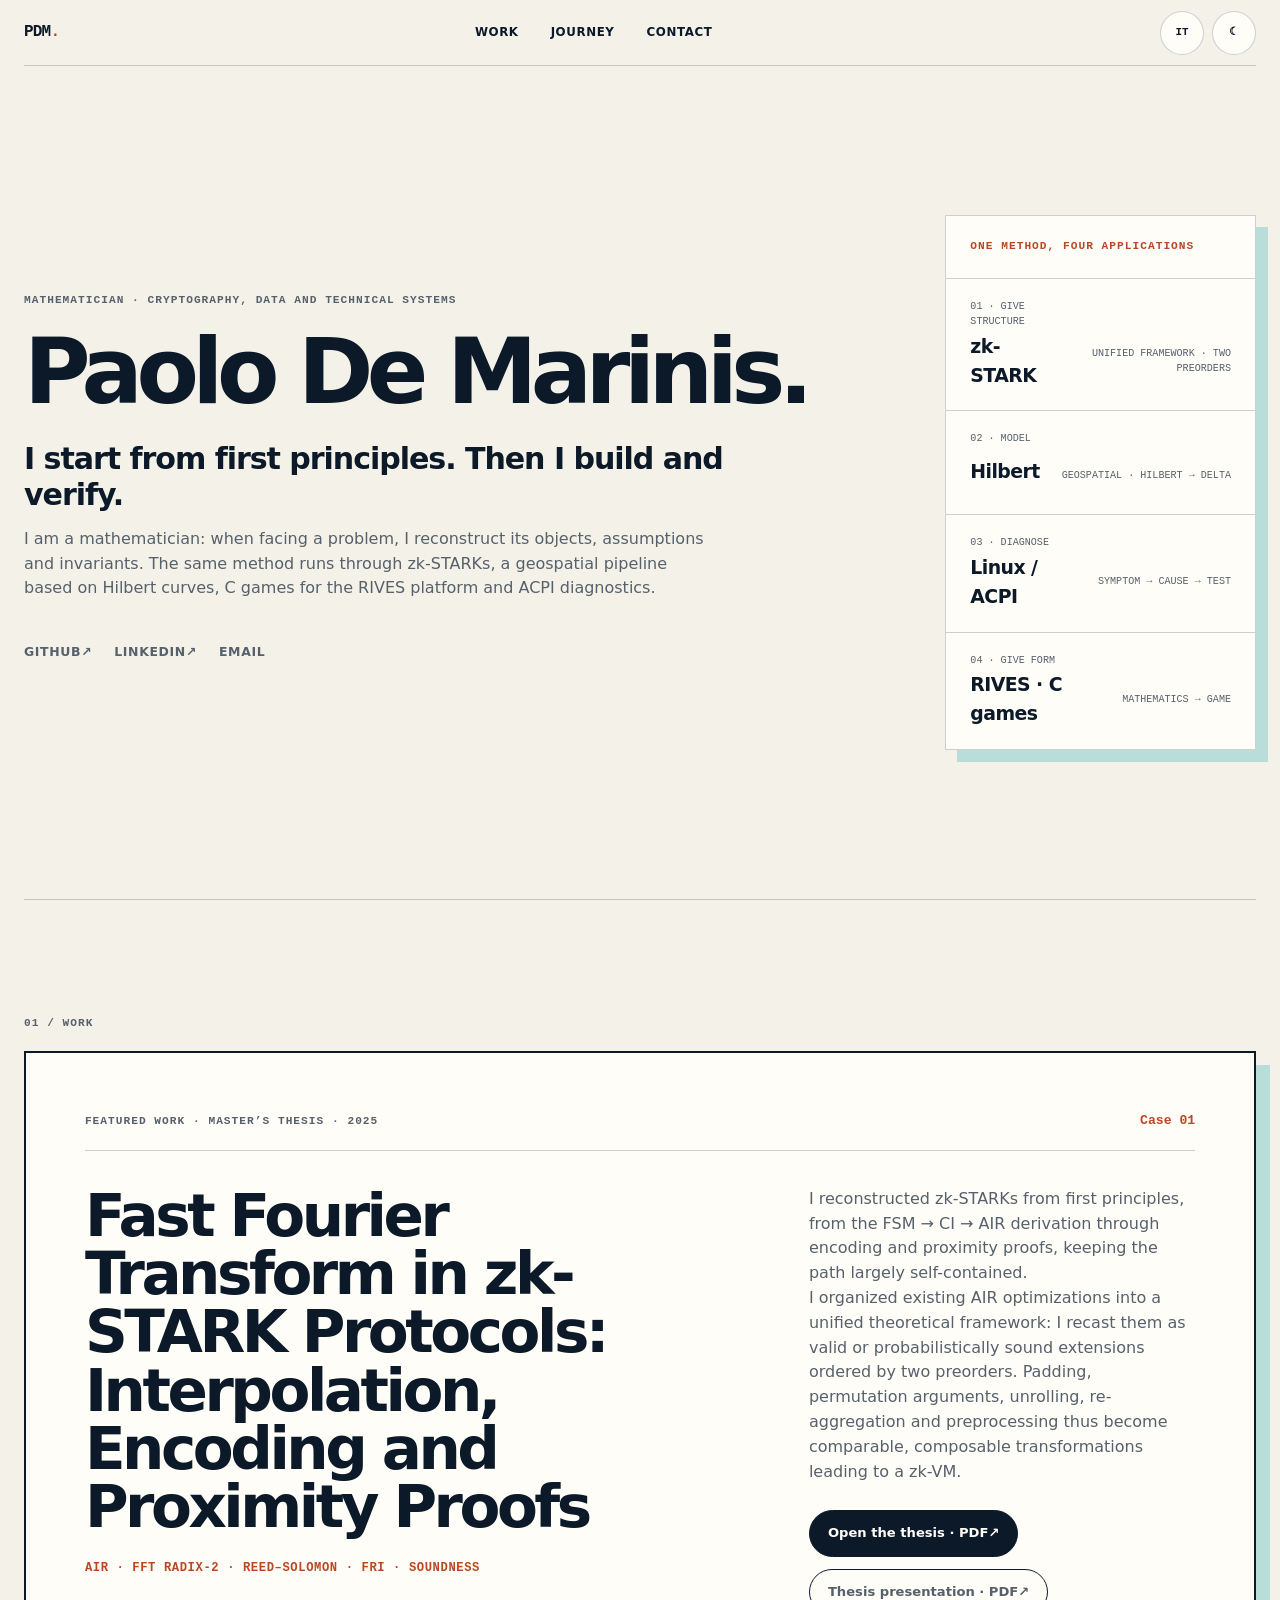
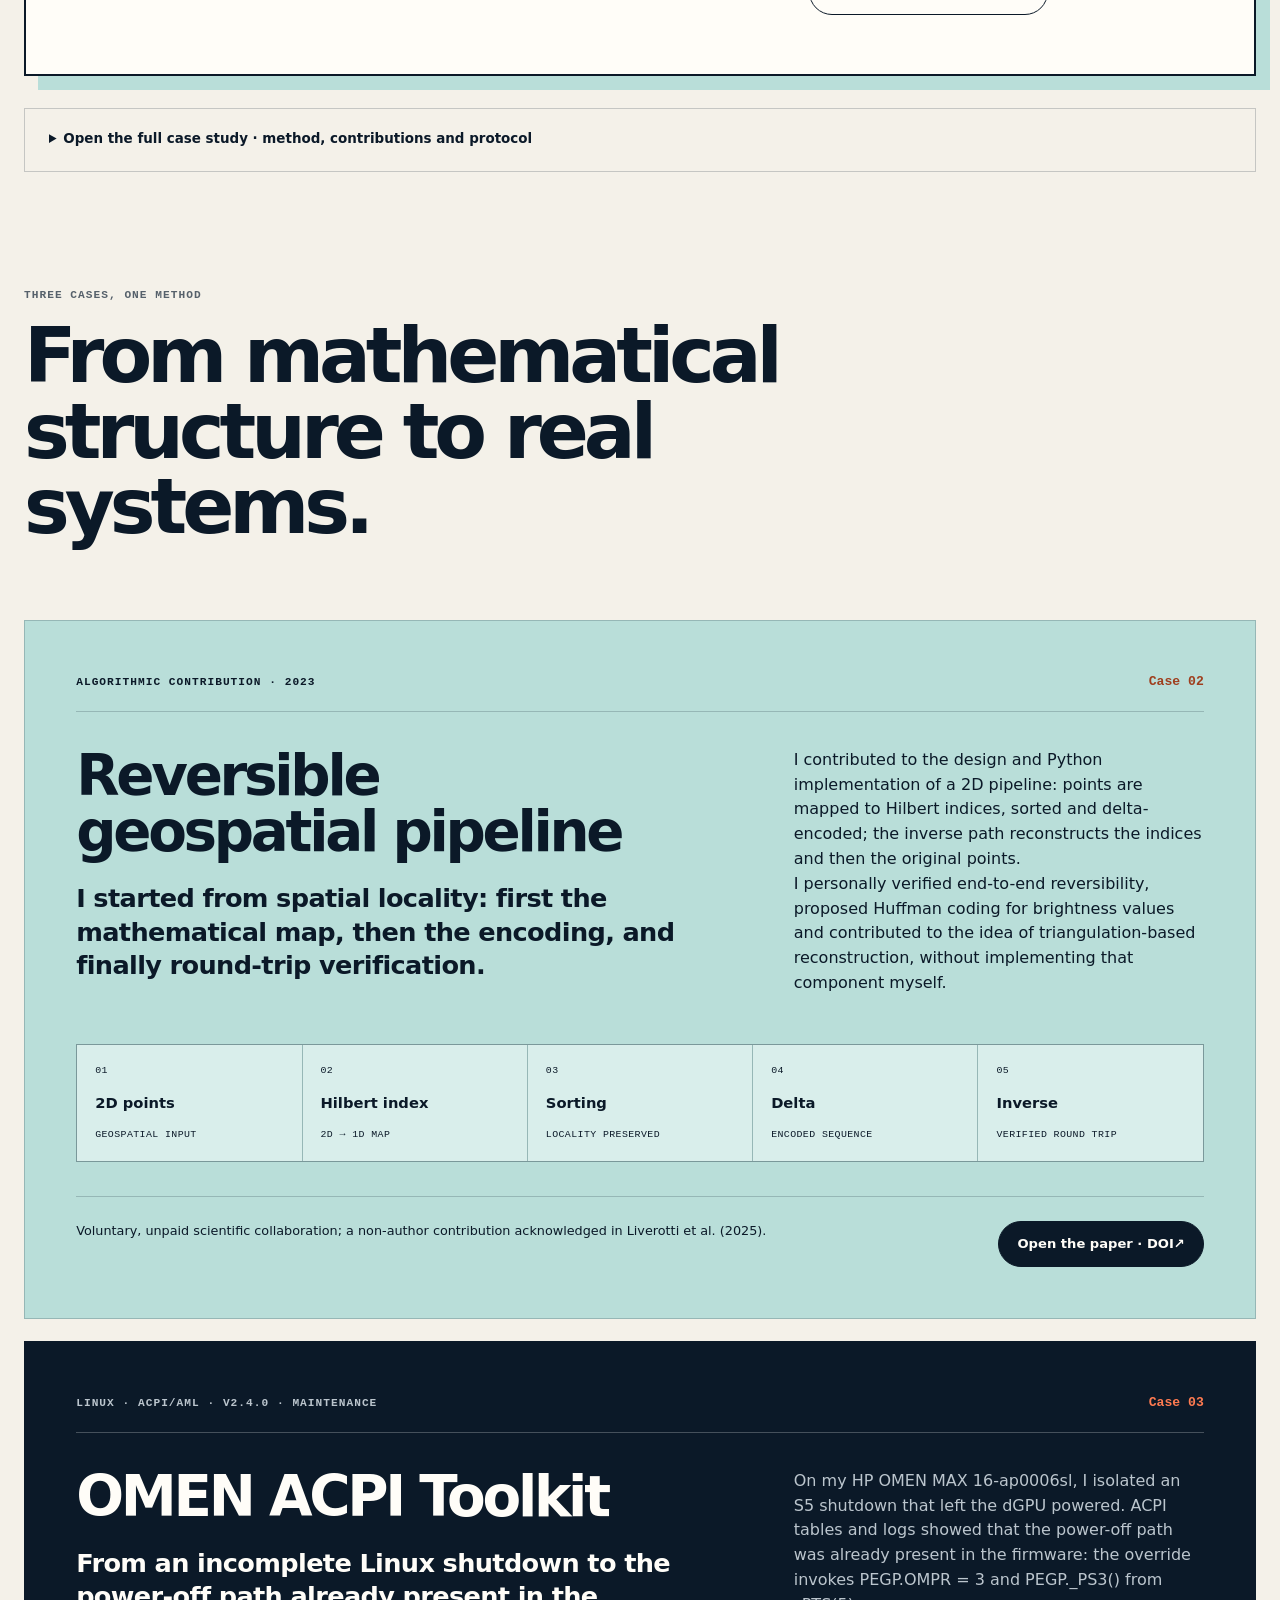
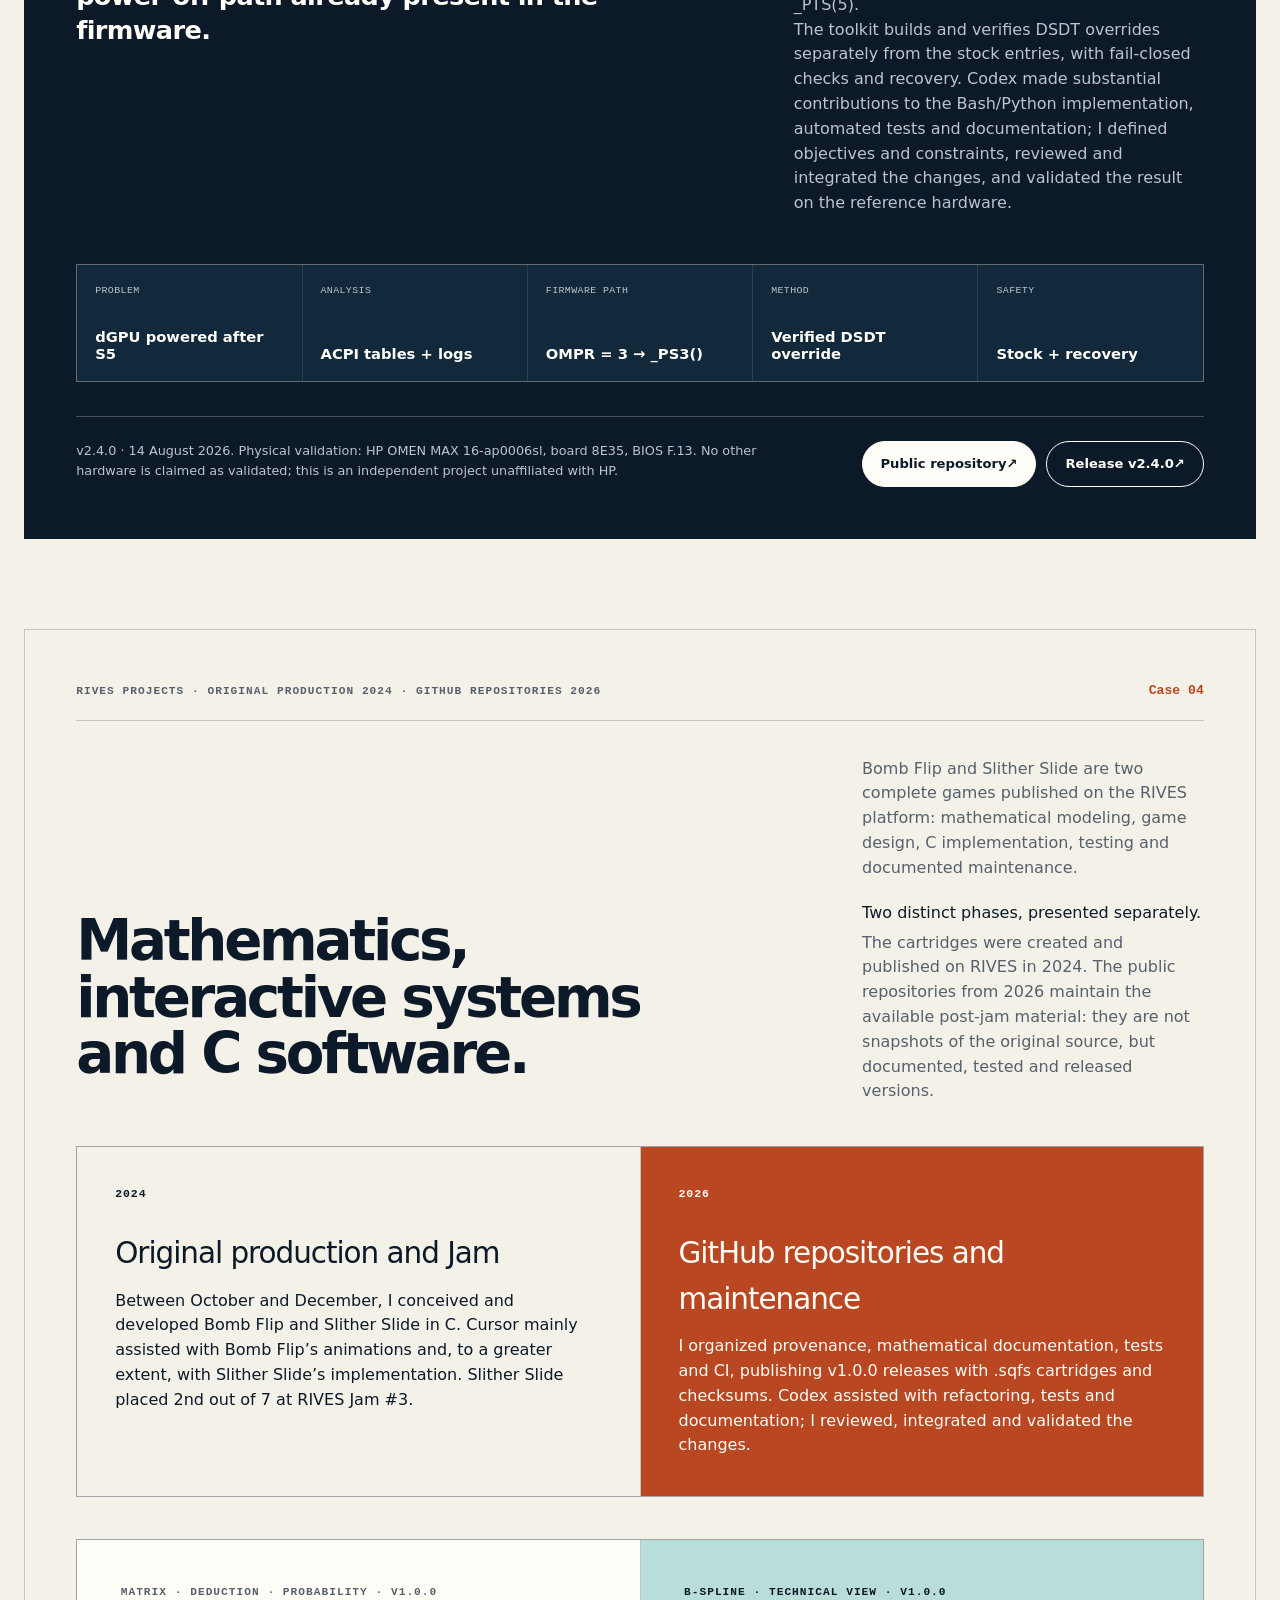
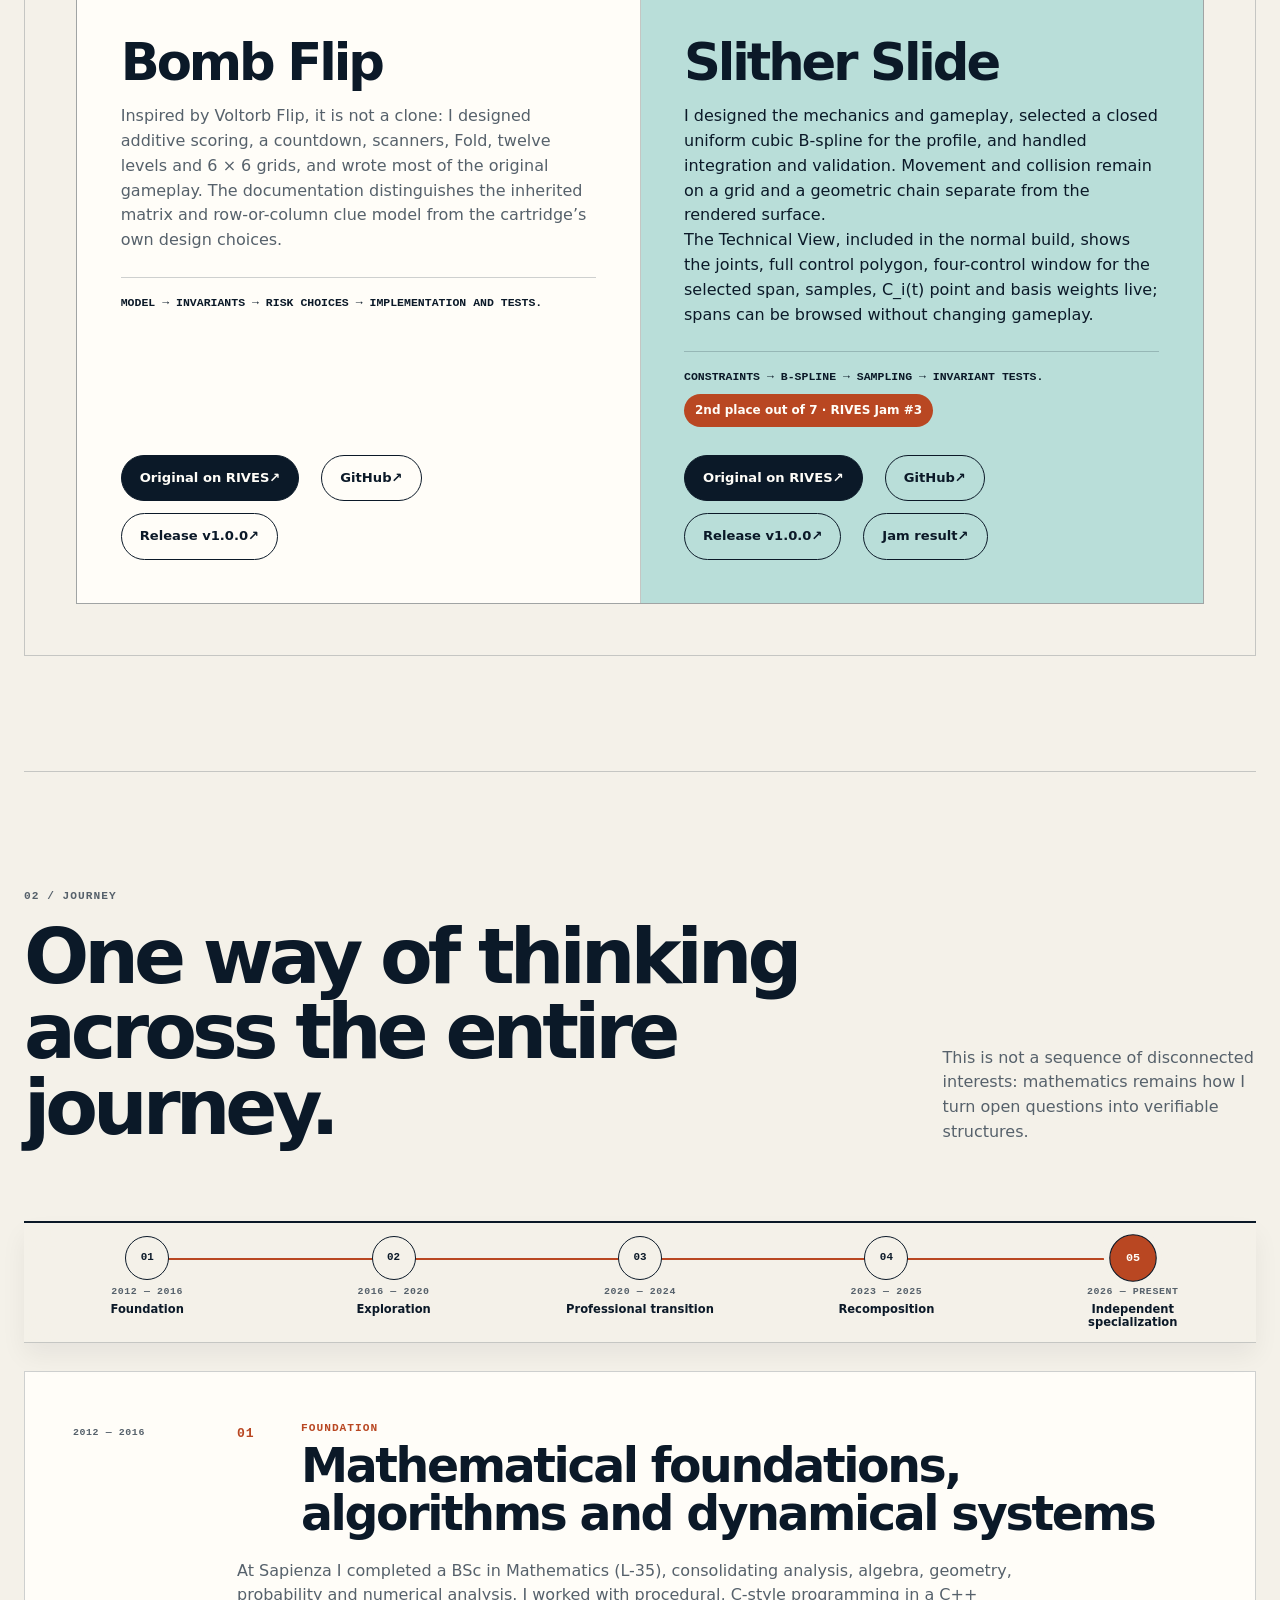
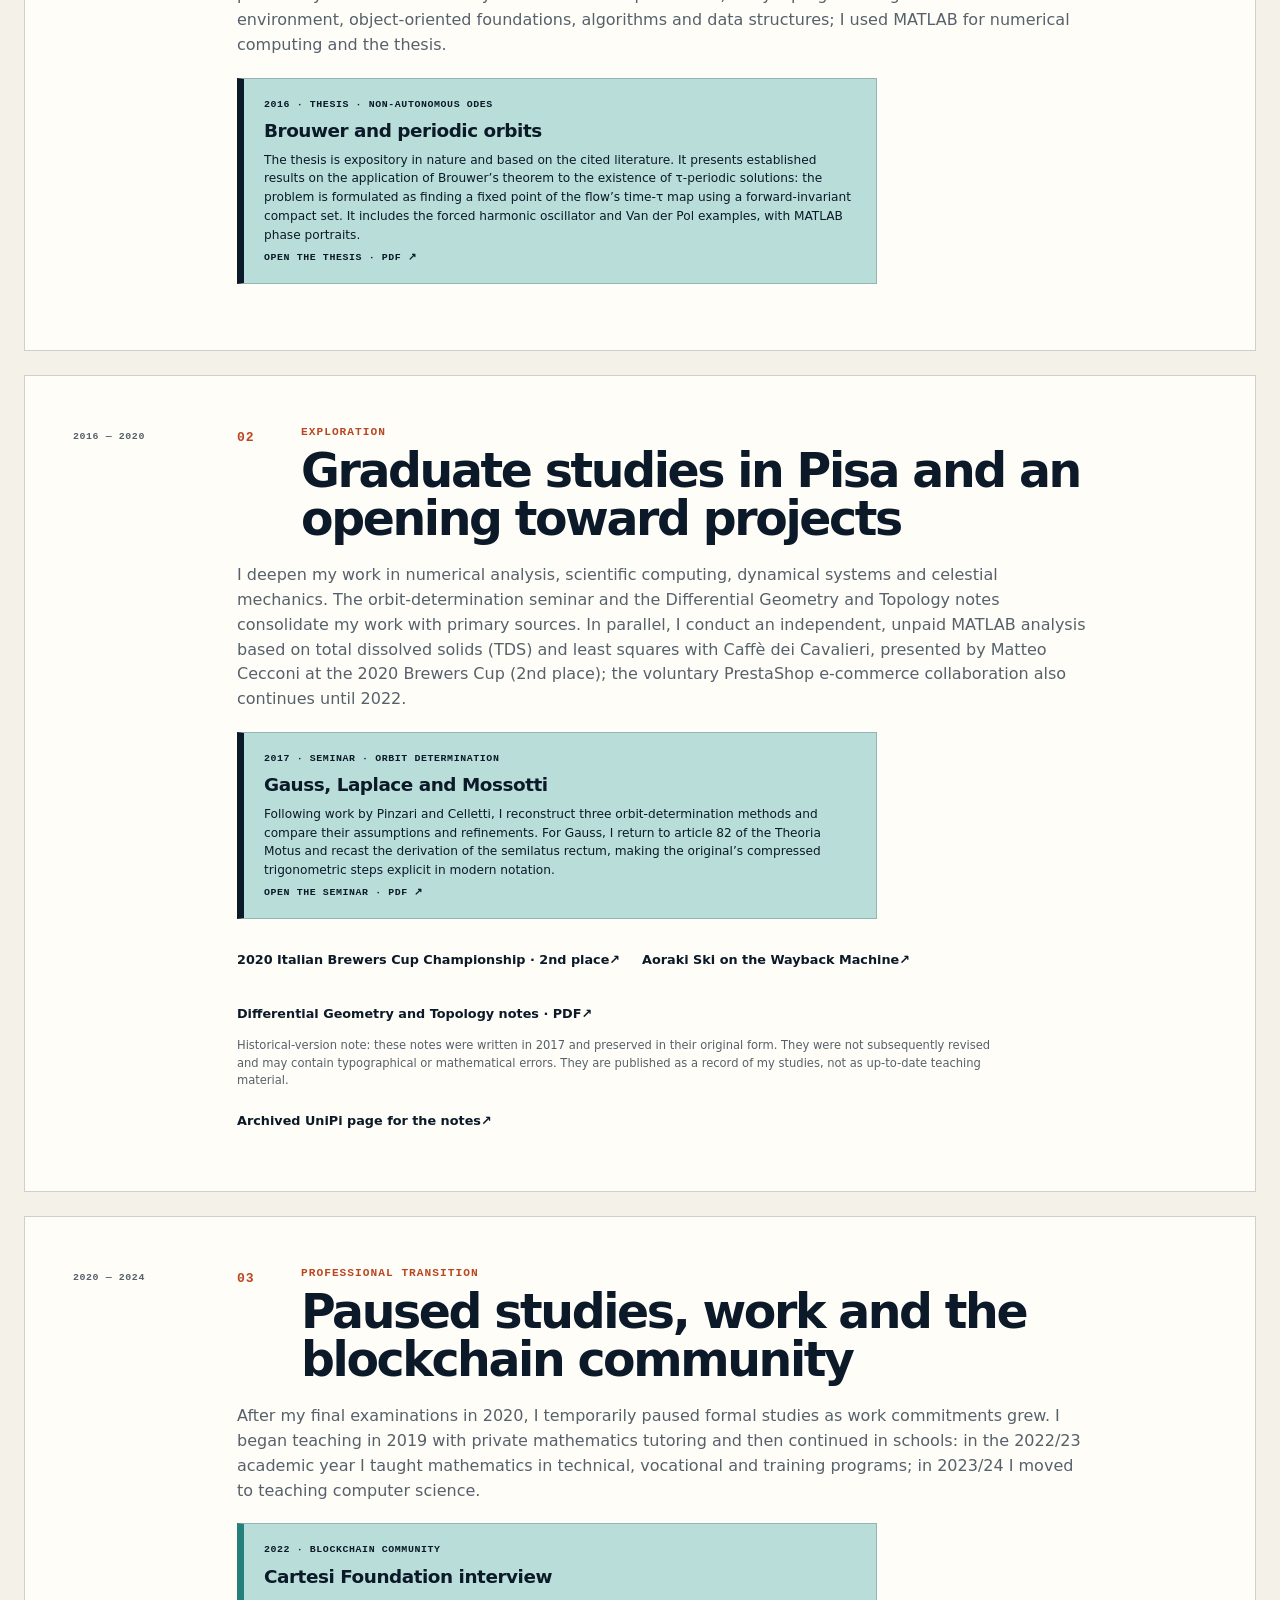
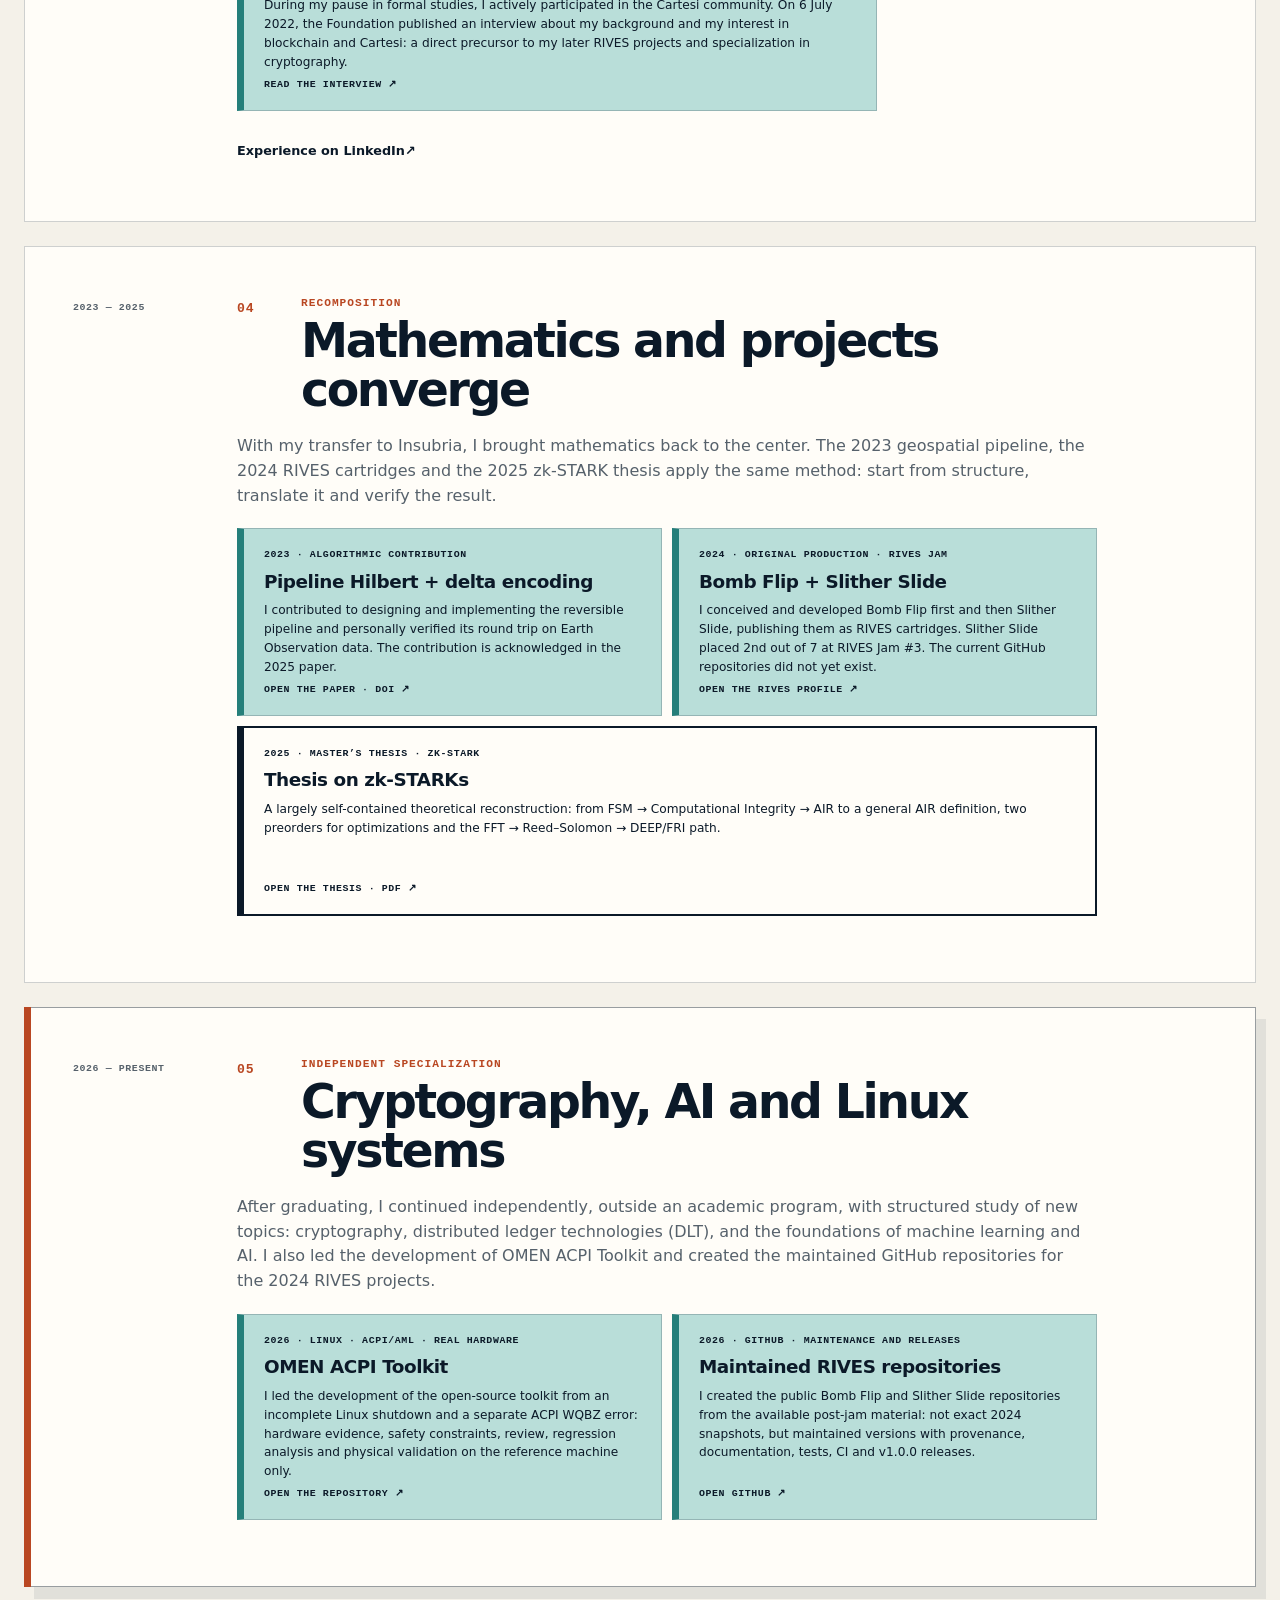
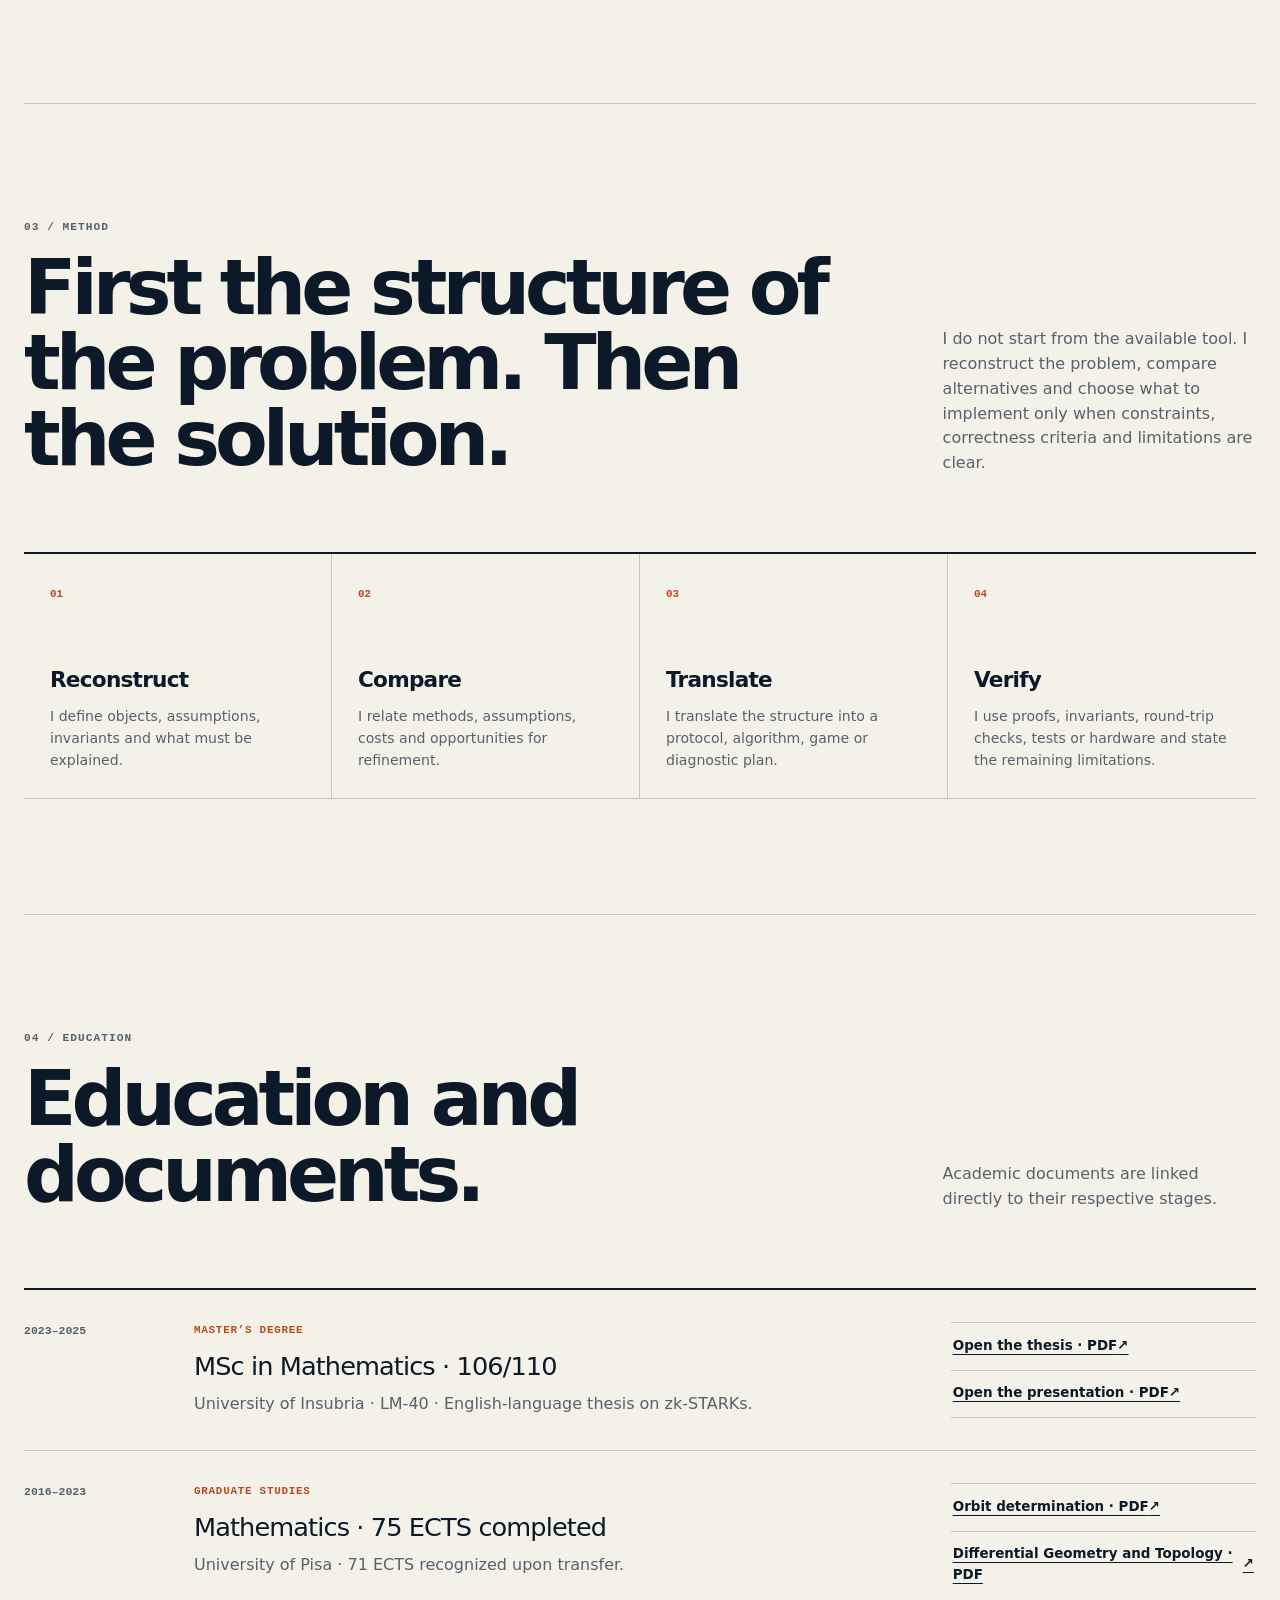
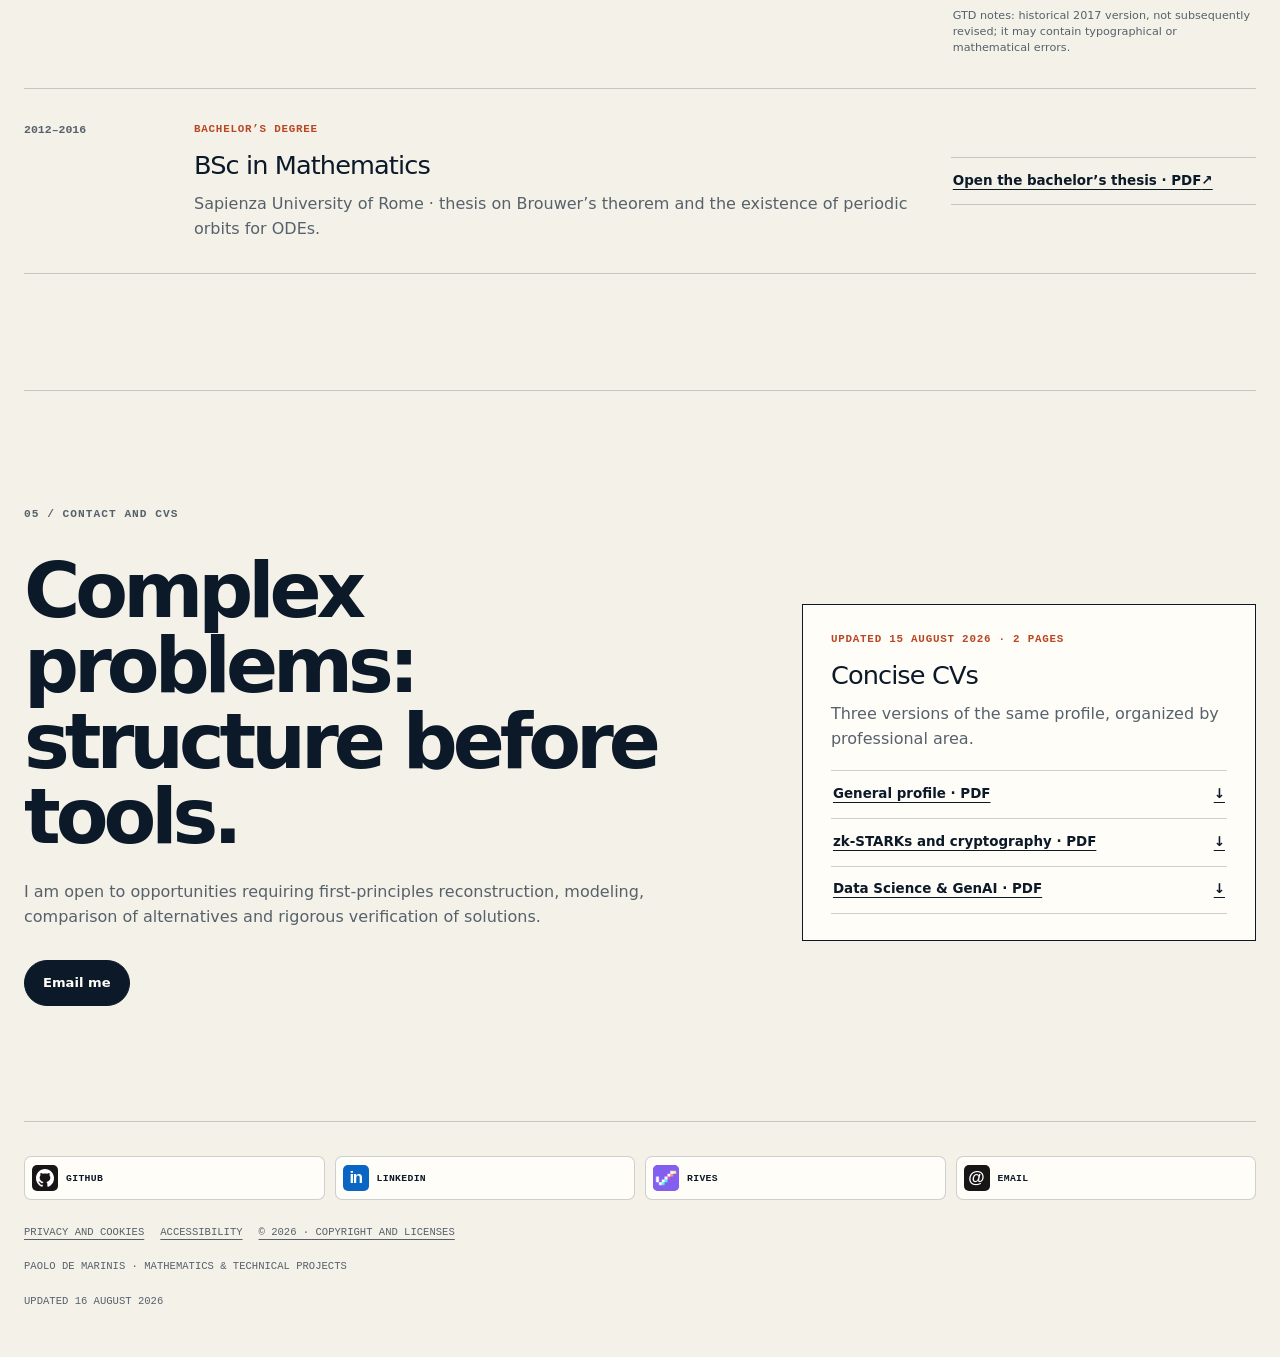
==== commit 63380163: "Build bilingual portfolio interface and quality automation" ====
--- a/en/index.html
+++ b/en/index.html
@@ -1,4 +1,4 @@
-<!doctype html>
+<!DOCTYPE html>
 <html lang="en">
 <head>
 <meta charset="utf-8">
@@ -17,30 +17,30 @@
 <meta property="og:site_name" content="Paolo De Marinis">
 <meta property="og:locale" content="en_US">
 <meta property="og:locale:alternate" content="it_IT">
-<meta property="og:image" content="https://paolo-de-marinis.github.io/og.png">
+<meta property="og:image" content="https://paolo-de-marinis.github.io/og-en.png">
 <meta property="og:image:width" content="1734">
 <meta property="og:image:height" content="907">
 <meta property="og:image:alt" content="Paolo De Marinis - first principles, mathematics and verification">
 <meta name="twitter:card" content="summary_large_image">
 <meta name="twitter:title" content="Paolo De Marinis | Mathematician">
 <meta name="twitter:description" content="From first principles to verified solutions: zk-STARKs, Hilbert curves, Linux/ACPI and interactive systems.">
-<meta name="twitter:image" content="https://paolo-de-marinis.github.io/og.png">
+<meta name="twitter:image" content="https://paolo-de-marinis.github.io/og-en.png">
 <meta name="twitter:image:alt" content="Paolo De Marinis - first principles, mathematics and verification">
 <link rel="icon" href="/favicon.svg?v=2" type="image/svg+xml">
 <link rel="stylesheet" href="/assets/site.css">
 <script type="application/ld+json">{"@context":"https://schema.org","@type":"Person","name":"Paolo De Marinis","jobTitle":"Mathematician","description":"Mathematician who tackles technical and scientific problems from first principles, from formalization to verification.","email":"mailto:paolodemarinis1993@gmail.com","sameAs":["https://www.linkedin.com/in/paolo-de-marinis-math/","https://github.com/paolo-de-marinis","https://app.rives.io/profile/0x2e092f91bc25ebd12b8b0e4df87d9d0424d6460c"],"alumniOf":["Università degli Studi dell’Insubria","Università di Pisa","Sapienza Università di Roma"],"knowsAbout":["Mathematics","zk-STARKs","Algebraic Intermediate Representations","Fast Fourier Transform","Reed-Solomon codes","FRI","Geospatial data compression","Hilbert curves","Linux","ACPI and AML","C","MATLAB"],"url":"https://paolo-de-marinis.github.io/en/"}</script>
 </head>
 <body>
-<a class="skip-link" href="#contenuto">Skip to main content</a><header class="site-header"><a class="wordmark" href="#top" aria-label="Paolo De Marinis, top of page">PDM<span>.</span></a><nav class="site-nav" aria-label="Main navigation"><a href="#lavori">Work</a><a href="#percorso">Journey</a><a href="#contatti">Contact</a></nav><div class="site-controls" role="group" aria-label="Language and theme">
-<a href="/" hreflang="it" lang="it" aria-label="Leggi in italiano">IT</a><button type="button" aria-label="Switch to dark theme" title="Dark theme" class="theme-toggle"><span aria-hidden="true">☾</span></button>
+<a class="skip-link" href="#contenuto">Skip to main content</a><header class="site-header"><a class="wordmark" href="#top" aria-label="PDM — Paolo De Marinis, top of page">PDM<span>.</span></a><nav class="site-nav" aria-label="Main navigation"><a href="#lavori">Work</a><a href="#percorso">Journey</a><a href="#contatti">Contact</a></nav><div class="site-controls" role="group" aria-label="Language and theme">
+<a href="/" hreflang="it" lang="it" aria-label="IT — Leggi in italiano">IT</a><button type="button" aria-label="Switch to dark theme" title="Dark theme" class="theme-toggle"><span aria-hidden="true">☾</span></button>
 </div></header><main id="contenuto" tabindex="-1"><section id="top" class="hero" aria-labelledby="hero-title"><div class="hero-copy">
 <p class="eyebrow">Mathematician · cryptography, data and technical systems</p>
 <h1 id="hero-title">Paolo De Marinis.</h1>
 <p class="hero-lead">I start from first principles. Then I build and verify.</p>
 <p class="hero-body">I am a mathematician: when facing a problem, I reconstruct its objects, assumptions and invariants. The same method runs through zk-STARKs, a geospatial pipeline based on Hilbert curves, C games for the RIVES platform and ACPI diagnostics.</p>
-<div class="hero-links" aria-label="Contact details and profiles">
+<nav class="hero-links" aria-label="Contact details and profiles">
 <a class="" href="https://github.com/paolo-de-marinis" target="_blank" rel="noopener noreferrer">GitHub<span aria-hidden="true"> ↗</span></a><a class="" href="https://www.linkedin.com/in/paolo-de-marinis-math/" target="_blank" rel="noopener noreferrer">LinkedIn<span aria-hidden="true"> ↗</span></a><a href="mailto:paolodemarinis1993@gmail.com">Email</a>
-</div>
+</nav>
 <nav class="mobile-project-nav" aria-label="Main work"><a href="#featured-thesis">zk-STARK</a><a href="#hilbert">Hilbert</a><a href="#omen">OMEN</a><a href="#rives">RIVES</a></nav>
 </div>
 <aside class="proof-index" aria-label="Four applications of the same method"><p class="card-kicker">One method, four applications</p>
@@ -74,7 +74,7 @@
 <p>Drawing on the literature, I finally reconstructed the protocol through FFT, Reed–Solomon encoding, DEEP and FRI, with complexity and soundness analyses that distinguish proven results, assumptions and limitations.</p>
 </div>
 </div>
-<div class="protocol-map" aria-label="Conceptual structure of the thesis">
+<div class="protocol-map" role="group" aria-label="Conceptual structure of the thesis">
 <div>
 <span>Formalization</span><strong>FSM</strong>
 </div>
@@ -109,7 +109,7 @@
 <p>I personally verified end-to-end reversibility, proposed Huffman coding for brightness values and contributed to the idea of triangulation-based reconstruction, without implementing that component myself.</p>
 </div>
 </div>
-<ol class="pipeline" aria-label="Reversible Hilbert pipeline">
+<ol class="pipeline">
 <li>
 <span>01</span><strong>2D points</strong><small>Geospatial input</small>
 </li>
@@ -143,7 +143,7 @@
 <p>The toolkit builds and verifies DSDT overrides separately from the stock entries, with fail-closed checks and recovery. Codex made substantial contributions to the Bash/Python implementation, automated tests and documentation; I defined objectives and constraints, reviewed and integrated the changes, and validated the result on the reference hardware.</p>
 </div>
 </div>
-<ol class="diagnostic-flow" aria-label="OMEN ACPI Toolkit diagnostic path">
+<ol class="diagnostic-flow">
 <li>
 <span>Problem</span><strong>dGPU powered after S5</strong>
 </li>
@@ -179,7 +179,7 @@
 </div>
 </div>
 </div>
-<div class="rives-phases" aria-label="RIVES project phases">
+<div class="rives-phases" role="group" aria-label="RIVES project phases">
 <article><time datetime="2024">2024</time><h4>Original production and Jam</h4>
 <p>Between October and December, I conceived and developed Bomb Flip and Slither Slide in C. Cursor mainly assisted with Bomb Flip’s animations and, to a greater extent, with Slither Slide’s implementation. Slither Slide placed 2nd out of 7 at RIVES Jam #3.</p></article><article><time datetime="2026">2026</time><h4>GitHub repositories and maintenance</h4>
 <p>I organized provenance, mathematical documentation, tests and CI, publishing v1.0.0 releases with .sqfs cartridges and checksums. Codex assisted with refactoring, tests and documentation; I reviewed, integrated and validated the changes.</p></article>
@@ -208,15 +208,15 @@
 <p>This is not a sequence of disconnected interests: mathematics remains how I turn open questions into verifiable structures.</p>
 </div>
 <div class="interactive-timeline">
-<div class="timeline-scroll-sticky"><ol class="timeline-rail" style="--timeline-progress:0%" aria-label="Five phases of the journey">
-<li><a href="#fase-fondazione" aria-label="Go to phase 01: Foundation"><span class="timeline-rail-dot">01</span><small>2012 — 2016</small><strong>Foundation</strong></a></li>
-<li><a href="#fase-esplorazione" aria-label="Go to phase 02: Exploration"><span class="timeline-rail-dot">02</span><small>2016 — 2020</small><strong>Exploration</strong></a></li>
-<li><a href="#fase-conversione" aria-label="Go to phase 03: Professional transition"><span class="timeline-rail-dot">03</span><small>2020 — 2024</small><strong>Professional transition</strong></a></li>
-<li><a href="#fase-ricomposizione" aria-label="Go to phase 04: Recomposition"><span class="timeline-rail-dot">04</span><small>2023 — 2025</small><strong>Recomposition</strong></a></li>
-<li><a href="#fase-specializzazione" aria-label="Go to phase 05: Independent specialization"><span class="timeline-rail-dot">05</span><small>2026 — present</small><strong>Independent specialization</strong></a></li>
+<div class="timeline-scroll-sticky"><ol class="timeline-rail">
+<li><a href="#fase-fondazione"><span class="timeline-rail-dot">01</span><small>2012 — 2016</small><strong>Foundation</strong></a></li>
+<li><a href="#fase-esplorazione"><span class="timeline-rail-dot">02</span><small>2016 — 2020</small><strong>Exploration</strong></a></li>
+<li><a href="#fase-conversione"><span class="timeline-rail-dot">03</span><small>2020 — 2024</small><strong>Professional transition</strong></a></li>
+<li><a href="#fase-ricomposizione"><span class="timeline-rail-dot">04</span><small>2023 — 2025</small><strong>Recomposition</strong></a></li>
+<li><a href="#fase-specializzazione"><span class="timeline-rail-dot">05</span><small>2026 — present</small><strong>Independent specialization</strong></a></li>
 </ol></div>
-<p class="sr-only" aria-live="polite">Current phase</p>
-<div class="timeline-scroll-story" aria-label="Chronological journey">
+<p class="sr-only" aria-live="polite" aria-atomic="true">Current phase</p>
+<div class="timeline-scroll-story" role="group" aria-label="Chronological journey">
 <article class="timeline-scroll-step" id="fase-fondazione" aria-label="2012 — 2016: Foundation"><p class="timeline-active-period">2012 — 2016</p>
 <div>
 <div class="timeline-panel-heading">
@@ -227,7 +227,7 @@
 </div>
 </div>
 <p class="timeline-panel-description">At Sapienza I completed a BSc in Mathematics (L-35), consolidating analysis, algebra, geometry, probability and numerical analysis. I worked with procedural, C-style programming in a C++ environment, object-oriented foundations, algorithms and data structures; I used MATLAB for numerical computing and the thesis.</p>
-<div class="phase-highlights phase-highlights-single"><a class="phase-highlight" data-lane="study" href="/documents/paolo-de-marinis-bsc-thesis-brouwer.pdf" aria-label="Open the bachelor’s thesis on Brouwer and periodic orbits" target="_blank" rel="noopener noreferrer"><span>2016 · thesis · non-autonomous ODEs</span><strong>Brouwer and periodic orbits</strong><small>The thesis is expository in nature and based on the cited literature. It presents established results on the application of Brouwer’s theorem to the existence of τ-periodic solutions: the problem is formulated as finding a fixed point of the flow’s time-τ map using a forward-invariant compact set. It includes the forced harmonic oscillator and Van der Pol examples, with MATLAB phase portraits.</small><b aria-hidden="true">Open the thesis · PDF ↗</b></a></div>
+<div class="phase-highlights phase-highlights-single"><a class="phase-highlight" data-lane="study" href="/documents/paolo-de-marinis-bsc-thesis-brouwer.pdf" target="_blank" rel="noopener noreferrer"><span>2016 · thesis · non-autonomous ODEs</span><strong>Brouwer and periodic orbits</strong><small>The thesis is expository in nature and based on the cited literature. It presents established results on the application of Brouwer’s theorem to the existence of τ-periodic solutions: the problem is formulated as finding a fixed point of the flow’s time-τ map using a forward-invariant compact set. It includes the forced harmonic oscillator and Van der Pol examples, with MATLAB phase portraits.</small><b aria-hidden="true">Open the thesis · PDF ↗</b></a></div>
 </div></article><article class="timeline-scroll-step" id="fase-esplorazione" aria-label="2016 — 2020: Exploration"><p class="timeline-active-period">2016 — 2020</p>
 <div>
 <div class="timeline-panel-heading">
@@ -238,7 +238,7 @@
 </div>
 </div>
 <p class="timeline-panel-description">I deepen my work in numerical analysis, scientific computing, dynamical systems and celestial mechanics. The orbit-determination seminar and the Differential Geometry and Topology notes consolidate my work with primary sources. In parallel, I conduct an independent, unpaid MATLAB analysis based on total dissolved solids (TDS) and least squares with Caffè dei Cavalieri, presented by Matteo Cecconi at the 2020 Brewers Cup (2nd place); the voluntary PrestaShop e-commerce collaboration also continues until 2022.</p>
-<div class="phase-highlights phase-highlights-single"><a class="phase-highlight" data-lane="study" href="/documents/paolo-de-marinis-gauss-laplace-mossotti.pdf" aria-label="Open the seminar on Gauss, Laplace and Mossotti" target="_blank" rel="noopener noreferrer"><span>2017 · seminar · orbit determination</span><strong>Gauss, Laplace and Mossotti</strong><small>Following work by Pinzari and Celletti, I reconstruct three orbit-determination methods and compare their assumptions and refinements. For Gauss, I return to article 82 of the Theoria Motus and recast the derivation of the semilatus rectum, making the original’s compressed trigonometric steps explicit in modern notation.</small><b aria-hidden="true">Open the seminar · PDF ↗</b></a></div>
+<div class="phase-highlights phase-highlights-single"><a class="phase-highlight" data-lane="study" href="/documents/paolo-de-marinis-gauss-laplace-mossotti.pdf" target="_blank" rel="noopener noreferrer"><span>2017 · seminar · orbit determination</span><strong>Gauss, Laplace and Mossotti</strong><small>Following work by Pinzari and Celletti, I reconstruct three orbit-determination methods and compare their assumptions and refinements. For Gauss, I return to article 82 of the Theoria Motus and recast the derivation of the semilatus rectum, making the original’s compressed trigonometric steps explicit in modern notation.</small><b aria-hidden="true">Open the seminar · PDF ↗</b></a></div>
 <div class="phase-links">
 <div class="phase-link-item"><a href="https://www.ilcaffeespressoitaliano.com/2020/chi-sono-i-campioni-del-caffe-2020/" target="_blank" rel="noopener noreferrer">2020 Italian Brewers Cup Championship · 2nd place<span aria-hidden="true"> ↗</span></a></div>
 <div class="phase-link-item"><a href="https://web.archive.org/web/*/http://www.aorakiski.com/" target="_blank" rel="noopener noreferrer">Aoraki Ski on the Wayback Machine<span aria-hidden="true"> ↗</span></a></div>
@@ -257,7 +257,7 @@
 </div>
 </div>
 <p class="timeline-panel-description">After my final examinations in 2020, I temporarily paused formal studies as work commitments grew. I began teaching in 2019 with private mathematics tutoring and then continued in schools: in the 2022/23 academic year I taught mathematics in technical, vocational and training programs; in 2023/24 I moved to teaching computer science.</p>
-<div class="phase-highlights phase-highlights-single"><a class="phase-highlight" data-lane="project" href="https://medium.com/cartesi/why-a-school-teacher-chose-to-hold-ctsi-72a4afc88a92" aria-label="Read the interview published by the Cartesi Foundation" target="_blank" rel="noopener noreferrer"><span>2022 · blockchain community</span><strong>Cartesi Foundation interview</strong><small>During my pause in formal studies, I actively participated in the Cartesi community. On 6 July 2022, the Foundation published an interview about my background and my interest in blockchain and Cartesi: a direct precursor to my later RIVES projects and specialization in cryptography.</small><b aria-hidden="true">Read the interview ↗</b></a></div>
+<div class="phase-highlights phase-highlights-single"><a class="phase-highlight" data-lane="project" href="https://medium.com/cartesi/why-a-school-teacher-chose-to-hold-ctsi-72a4afc88a92" target="_blank" rel="noopener noreferrer"><span>2022 · blockchain community</span><strong>Cartesi Foundation interview</strong><small>During my pause in formal studies, I actively participated in the Cartesi community. On 6 July 2022, the Foundation published an interview about my background and my interest in blockchain and Cartesi: a direct precursor to my later RIVES projects and specialization in cryptography.</small><b aria-hidden="true">Read the interview ↗</b></a></div>
 <div class="phase-links"><div class="phase-link-item"><a href="https://www.linkedin.com/in/paolo-de-marinis-math/" target="_blank" rel="noopener noreferrer">Experience on LinkedIn<span aria-hidden="true"> ↗</span></a></div></div>
 </div></article><article class="timeline-scroll-step" id="fase-ricomposizione" aria-label="2023 — 2025: Recomposition"><p class="timeline-active-period">2023 — 2025</p>
 <div>
@@ -270,7 +270,7 @@
 </div>
 <p class="timeline-panel-description">With my transfer to Insubria, I brought mathematics back to the center. The 2023 geospatial pipeline, the 2024 RIVES cartridges and the 2025 zk-STARK thesis apply the same method: start from structure, translate it and verify the result.</p>
 <div class="phase-highlights">
-<a class="phase-highlight" data-lane="project" href="https://doi.org/10.1002/nme.70064" aria-label="Open the paper on reversible geospatial compression" target="_blank" rel="noopener noreferrer"><span>2023 · algorithmic contribution</span><strong>Pipeline Hilbert + delta encoding</strong><small>I contributed to designing and implementing the reversible pipeline and personally verified its round trip on Earth Observation data. The contribution is acknowledged in the 2025 paper.</small><b aria-hidden="true">Open the paper · DOI ↗</b></a><a class="phase-highlight" data-lane="project" href="https://app.rives.io/profile/0x2e092f91bc25ebd12b8b0e4df87d9d0424d6460c" aria-label="Open Paolo De Marinis’s RIVES profile" target="_blank" rel="noopener noreferrer"><span>2024 · original production · RIVES Jam</span><strong>Bomb Flip + Slither Slide</strong><small>I conceived and developed Bomb Flip first and then Slither Slide, publishing them as RIVES cartridges. Slither Slide placed 2nd out of 7 at RIVES Jam #3. The current GitHub repositories did not yet exist.</small><b aria-hidden="true">Open the RIVES profile ↗</b></a><a class="phase-highlight" data-lane="study" data-emphasis="primary" href="/documents/paolo-de-marinis-msc-thesis-zkstarks.pdf" aria-label="Open the full master’s thesis on zk-STARKs" target="_blank" rel="noopener noreferrer"><span>2025 · master’s thesis · zk-STARK</span><strong>Thesis on zk-STARKs</strong><small>A largely self-contained theoretical reconstruction: from FSM → Computational Integrity → AIR to a general AIR definition, two preorders for optimizations and the FFT → Reed–Solomon → DEEP/FRI path.</small><b aria-hidden="true">Open the thesis · PDF ↗</b></a>
+<a class="phase-highlight" data-lane="project" href="https://doi.org/10.1002/nme.70064" target="_blank" rel="noopener noreferrer"><span>2023 · algorithmic contribution</span><strong>Pipeline Hilbert + delta encoding</strong><small>I contributed to designing and implementing the reversible pipeline and personally verified its round trip on Earth Observation data. The contribution is acknowledged in the 2025 paper.</small><b aria-hidden="true">Open the paper · DOI ↗</b></a><a class="phase-highlight" data-lane="project" href="https://app.rives.io/profile/0x2e092f91bc25ebd12b8b0e4df87d9d0424d6460c" target="_blank" rel="noopener noreferrer"><span>2024 · original production · RIVES Jam</span><strong>Bomb Flip + Slither Slide</strong><small>I conceived and developed Bomb Flip first and then Slither Slide, publishing them as RIVES cartridges. Slither Slide placed 2nd out of 7 at RIVES Jam #3. The current GitHub repositories did not yet exist.</small><b aria-hidden="true">Open the RIVES profile ↗</b></a><a class="phase-highlight" data-lane="study" data-emphasis="primary" href="/documents/paolo-de-marinis-msc-thesis-zkstarks.pdf" target="_blank" rel="noopener noreferrer"><span>2025 · master’s thesis · zk-STARK</span><strong>Thesis on zk-STARKs</strong><small>A largely self-contained theoretical reconstruction: from FSM → Computational Integrity → AIR to a general AIR definition, two preorders for optimizations and the FFT → Reed–Solomon → DEEP/FRI path.</small><b aria-hidden="true">Open the thesis · PDF ↗</b></a>
 </div>
 </div></article><article class="timeline-scroll-step" id="fase-specializzazione" aria-label="2026 — present: Independent specialization"><p class="timeline-active-period">2026 — present</p>
 <div>
@@ -283,7 +283,7 @@
 </div>
 <p class="timeline-panel-description">After graduating, I continued independently, outside an academic program, with structured study of new topics: cryptography, distributed ledger technologies (DLT), and the foundations of machine learning and AI. I also led the development of OMEN ACPI Toolkit and created the maintained GitHub repositories for the 2024 RIVES projects.</p>
 <div class="phase-highlights">
-<a class="phase-highlight" data-lane="project" href="https://github.com/paolo-de-marinis/omen-acpi" aria-label="Open the OMEN ACPI Toolkit repository" target="_blank" rel="noopener noreferrer"><span>2026 · Linux · ACPI/AML · real hardware</span><strong>OMEN ACPI Toolkit</strong><small>I led the development of the open-source toolkit from an incomplete Linux shutdown and a separate ACPI WQBZ error: hardware evidence, safety constraints, review, regression analysis and physical validation on the reference machine only.</small><b aria-hidden="true">Open the repository ↗</b></a><a class="phase-highlight" data-lane="project" href="https://github.com/paolo-de-marinis" aria-label="Open Paolo De Marinis’s GitHub profile" target="_blank" rel="noopener noreferrer"><span>2026 · GitHub · maintenance and releases</span><strong>Maintained RIVES repositories</strong><small>I created the public Bomb Flip and Slither Slide repositories from the available post-jam material: not exact 2024 snapshots, but maintained versions with provenance, documentation, tests, CI and v1.0.0 releases.</small><b aria-hidden="true">Open GitHub ↗</b></a>
+<a class="phase-highlight" data-lane="project" href="https://github.com/paolo-de-marinis/omen-acpi" target="_blank" rel="noopener noreferrer"><span>2026 · Linux · ACPI/AML · real hardware</span><strong>OMEN ACPI Toolkit</strong><small>I led the development of the open-source toolkit from an incomplete Linux shutdown and a separate ACPI WQBZ error: hardware evidence, safety constraints, review, regression analysis and physical validation on the reference machine only.</small><b aria-hidden="true">Open the repository ↗</b></a><a class="phase-highlight" data-lane="project" href="https://github.com/paolo-de-marinis" target="_blank" rel="noopener noreferrer"><span>2026 · GitHub · maintenance and releases</span><strong>Maintained RIVES repositories</strong><small>I created the public Bomb Flip and Slither Slide repositories from the available post-jam material: not exact 2024 snapshots, but maintained versions with provenance, documentation, tests, CI and v1.0.0 releases.</small><b aria-hidden="true">Open GitHub ↗</b></a>
 </div>
 </div></article>
 </div>
@@ -314,22 +314,22 @@
 </div>
 <p>Academic documents are linked directly to their respective stages.</p>
 </div>
-<div class="credentials-list" aria-label="Academic education and documents">
-<article class="credential-item"><time>2023–2025</time><div class="credential-copy">
+<div class="credentials-list" role="group" aria-label="Academic education and documents">
+<article class="credential-item"><span class="credential-period">2023–2025</span><div class="credential-copy">
 <p class="credential-label">Master’s degree</p>
 <h3>MSc in Mathematics · 106/110</h3>
 <p>University of Insubria · LM-40 · English-language thesis on zk-STARKs.</p>
 </div>
 <div class="credential-actions">
 <a class="" href="/documents/paolo-de-marinis-msc-thesis-zkstarks.pdf" target="_blank" rel="noopener noreferrer">Open the thesis · PDF<span aria-hidden="true"> ↗</span></a><a class="" href="/documents/paolo-de-marinis-msc-thesis-presentation.pdf" target="_blank" rel="noopener noreferrer">Open the presentation · PDF<span aria-hidden="true"> ↗</span></a>
-</div></article><article class="credential-item"><time>2016–2023</time><div class="credential-copy">
+</div></article><article class="credential-item"><span class="credential-period">2016–2023</span><div class="credential-copy">
 <p class="credential-label">Graduate studies</p>
 <h3>Mathematics · 75 ECTS completed</h3>
 <p>University of Pisa · 71 ECTS recognized upon transfer.</p>
 </div>
 <div class="credential-actions">
 <a class="" href="/documents/paolo-de-marinis-gauss-laplace-mossotti.pdf" target="_blank" rel="noopener noreferrer">Orbit determination · PDF<span aria-hidden="true"> ↗</span></a><a class="" href="/documents/paolo-de-marinis-gtd-notes.pdf" target="_blank" rel="noopener noreferrer">Differential Geometry and Topology · PDF<span aria-hidden="true"> ↗</span></a><p class="credential-note">GTD notes: historical 2017 version, not subsequently revised; it may contain typographical or mathematical errors.</p>
-</div></article><article class="credential-item"><time>2012–2016</time><div class="credential-copy">
+</div></article><article class="credential-item"><span class="credential-period">2012–2016</span><div class="credential-copy">
 <p class="credential-label">Bachelor’s degree</p>
 <h3>BSc in Mathematics</h3>
 <p>Sapienza University of Rome · thesis on Brouwer’s theorem and the existence of periodic orbits for ODEs.</p>
@@ -348,15 +348,15 @@
 <p>Three versions of the same profile, organized by professional area.</p>
 </div>
 <div class="cv-download-actions">
-<a href="/documents/paolo-de-marinis-cv-generale.pdf" download=""><span>General profile · PDF</span><span aria-hidden="true">↓</span></a><a href="/documents/paolo-de-marinis-cv-crypto.pdf" download=""><span>zk-STARKs and cryptography · PDF</span><span aria-hidden="true">↓</span></a><a href="/documents/paolo-de-marinis-cv-genai.pdf" download=""><span>Data Science &amp; GenAI · PDF</span><span aria-hidden="true">↓</span></a>
+<a href="/documents/paolo-de-marinis-cv-generale.pdf" download><span>General profile · PDF</span><span aria-hidden="true">↓</span></a><a href="/documents/paolo-de-marinis-cv-crypto.pdf" download><span>zk-STARKs and cryptography · PDF</span><span aria-hidden="true">↓</span></a><a href="/documents/paolo-de-marinis-cv-genai.pdf" download><span>Data Science &amp; GenAI · PDF</span><span aria-hidden="true">↓</span></a>
 </div></aside>
-</div></section></main><footer><div class="footer-meta">
+</div></section></main><footer><div class="footer-social" role="group" aria-label="Paolo De Marinis profiles and contact details">
+<a href="https://github.com/paolo-de-marinis" target="_blank" rel="noopener noreferrer" title="GitHub"><span class="footer-mark footer-mark-github" aria-hidden="true"><img src="/icons/github.svg" alt="" width="26" height="26" decoding="async"></span><span class="footer-social-label">GitHub</span></a><a href="https://www.linkedin.com/in/paolo-de-marinis-math/" target="_blank" rel="noopener noreferrer" title="LinkedIn"><span class="footer-mark footer-mark-linkedin" aria-hidden="true">in</span><span class="footer-social-label">LinkedIn</span></a><a href="https://app.rives.io/profile/0x2e092f91bc25ebd12b8b0e4df87d9d0424d6460c" target="_blank" rel="noopener noreferrer" title="RIVES"><span class="footer-mark footer-mark-rives" aria-hidden="true"><img src="/icons/rives.ico" alt="" width="26" height="26" decoding="async"></span><span class="footer-social-label">RIVES</span></a><a href="mailto:paolodemarinis1993@gmail.com" title="Email"><span class="footer-mark footer-mark-email" aria-hidden="true">@</span><span class="footer-social-label">Email</span></a>
+</div>
+<div class="footer-meta">
+<nav class="footer-legal" aria-label="Legal information"><a href="/en/information/#privacy">Privacy and cookies</a><a href="/en/information/#accessibility">Accessibility</a><a href="/en/information/#licenses">© 2026 · Copyright and licenses</a></nav>
 <p>Paolo De Marinis · Mathematics &amp; Technical Projects</p>
-<nav class="footer-legal" aria-label="Legal information"><a href="/en/information/#privacy">Privacy and cookies</a><a href="/en/information/#accessibility">Accessibility</a></nav>
-</div>
-<div class="footer-social" role="group" aria-label="Paolo De Marinis profiles and contact details">
-<a href="https://github.com/paolo-de-marinis" target="_blank" rel="noopener noreferrer" aria-label="GitHub" title="GitHub"><span class="footer-mark footer-mark-github" aria-hidden="true"><img src="/icons/github.svg" alt="" width="26" height="26" decoding="async"></span><span class="footer-social-label">GitHub</span></a><a href="https://www.linkedin.com/in/paolo-de-marinis-math/" target="_blank" rel="noopener noreferrer" aria-label="LinkedIn" title="LinkedIn"><span class="footer-mark footer-mark-linkedin" aria-hidden="true">in</span><span class="footer-social-label">LinkedIn</span></a><a href="https://app.rives.io/profile/0x2e092f91bc25ebd12b8b0e4df87d9d0424d6460c" target="_blank" rel="noopener noreferrer" aria-label="RIVES" title="RIVES"><span class="footer-mark footer-mark-rives" aria-hidden="true"><img src="/icons/rives.ico" alt="" width="26" height="26" decoding="async"></span><span class="footer-social-label">RIVES</span></a><a href="mailto:paolodemarinis1993@gmail.com" aria-label="Email" title="Email"><span class="footer-mark footer-mark-email" aria-hidden="true">@</span><span class="footer-social-label">Email</span></a>
-</div>
-<p>Updated 14 August 2026</p></footer><script src="/site.js" defer></script>
+</div>
+<p>Updated 16 August 2026</p></footer><script src="/site.js" defer></script>
 </body>
 </html>
--- a/assets/site.css
+++ b/assets/site.css
@@ -2,7 +2,38 @@
 
 :root{--font-geist-sans:system-ui,-apple-system,BlinkMacSystemFont,"Segoe UI",sans-serif;--font-geist-mono:ui-monospace,SFMono-Regular,Consolas,"Liberation Mono",monospace}
 .theme-toggle{display:none!important}.js .theme-toggle{display:grid!important}
-.timeline-scroll-step:target{border-color:#0b19286b;box-shadow:10px 12px #0b192814}.timeline-scroll-step:target:before{background:var(--accent)}
-:root[data-theme=dark] .timeline-scroll-step:target{border-color:#edf2f56b;box-shadow:10px 12px #0000003d}
-.case-hilbert :is(.project-type,.case-number,.case-body,.case-footer p,.pipeline span,.pipeline small),.rives-grid section:last-child :is(.project-type,p:not(.result)),.phase-highlight :is(span,small){color:var(--ink)}
+:root:not(.js) .timeline-scroll-step:target{border-color:#0b19286b;box-shadow:10px 12px #0b192814}:root:not(.js) .timeline-scroll-step:target:before{background:var(--accent)}
+:root[data-theme=dark]:not(.js) .timeline-scroll-step:target{border-color:#edf2f56b;box-shadow:10px 12px #0000003d}
+.timeline-rail a[aria-current=step] .timeline-rail-dot{background:var(--accent);color:var(--accent-ink);box-shadow:0 0 0 5px var(--paper);transform:scale(1.08)}@media (max-width:780px){.timeline-rail a[aria-current=step] .timeline-rail-dot{box-shadow:0 0 0 4px var(--surface)}}
+.case-hilbert :is(.project-type,.case-body,.case-footer p,.pipeline span,.pipeline small),.rives-grid section:last-child :is(.project-type,p:not(.result)),.phase-highlight :is(span,small){color:var(--ink)}
+:root .case-hilbert .case-number{color:#9f3e1d}
+:root[data-theme=dark] .case-hilbert .case-number{color:#ffb06a}
+:root .case-omen .case-number{color:#ff7b51}
 .not-found{min-height:100svh;display:grid;place-content:center;gap:18px;width:min(calc(100% - 40px),720px);margin:auto}.not-found h1{font-size:clamp(2.4rem,8vw,5rem);font-weight:800;line-height:1}.not-found p{max-width:62ch}.not-found-links{display:flex;flex-wrap:wrap;gap:12px}
+
+.credential-period{color:var(--muted);font-family:var(--font-geist-mono),monospace;font-size:.72rem;font-weight:720}
+footer:not(.legal-footer){align-items:stretch;flex-direction:column;gap:18px}
+footer:not(.legal-footer) .footer-social{grid-template-columns:repeat(4,minmax(0,1fr));order:1;width:100%;display:grid}
+footer:not(.legal-footer) .footer-social a{width:100%}
+footer:not(.legal-footer) .footer-meta{order:2;gap:12px}
+footer:not(.legal-footer) .footer-meta .footer-legal{order:1}
+footer:not(.legal-footer) .footer-meta>p{order:2}
+footer:not(.legal-footer)>p{order:3}
+.lighthouse-audit{border:1px solid var(--line);background:var(--surface);margin-top:34px;padding:clamp(24px,3.5vw,38px)}
+.audit-intro{max-width:760px}
+.audit-intro h3{letter-spacing:-.03em;margin:10px 0 12px;font-size:clamp(1.55rem,3vw,2.2rem);font-weight:650;line-height:1.1}
+.audit-intro>p:last-child{color:var(--muted);margin:0}
+.audit-profiles{grid-template-columns:repeat(2,minmax(0,1fr));gap:16px;margin-top:28px;display:grid}
+.audit-profiles>section{border:1px solid var(--line);background:var(--paper);padding:18px}
+.audit-profiles h4{font-family:var(--font-geist-mono),monospace;letter-spacing:.08em;text-transform:uppercase;margin-bottom:12px;font-size:.75rem;font-weight:800}
+.audit-scores{grid-template-columns:repeat(2,minmax(0,1fr));gap:8px;margin:0;display:grid}
+.audit-scores>div{border-left:3px solid var(--accent);background:var(--surface);padding:10px 11px}
+.audit-scores dt{color:var(--muted);font-family:var(--font-geist-mono),monospace;letter-spacing:.03em;text-transform:uppercase;font-size:.56rem;line-height:1.25}
+.audit-scores dd{color:var(--ink);letter-spacing:-.05em;margin:2px 0 0;font-size:1.35rem;font-weight:800;line-height:1}
+.audit-status,.audit-meta{color:var(--muted);margin:18px 0 0;font-size:.78rem}
+.audit-meta{margin-top:6px}
+.audit-meta a{color:var(--ink);text-underline-offset:4px;font-weight:700;text-decoration:underline}
+:root[aria-busy=true]{cursor:progress}
+::view-transition-old(root),::view-transition-new(root){animation-duration:.18s;animation-timing-function:ease-out}
+@media (max-width:780px){footer:not(.legal-footer) .footer-social{grid-template-columns:repeat(2,minmax(0,1fr))}.audit-profiles{grid-template-columns:1fr}.audit-scores{grid-template-columns:repeat(2,minmax(0,1fr))}}
+@media (prefers-reduced-motion:reduce){::view-transition-old(root),::view-transition-new(root){animation:none}}
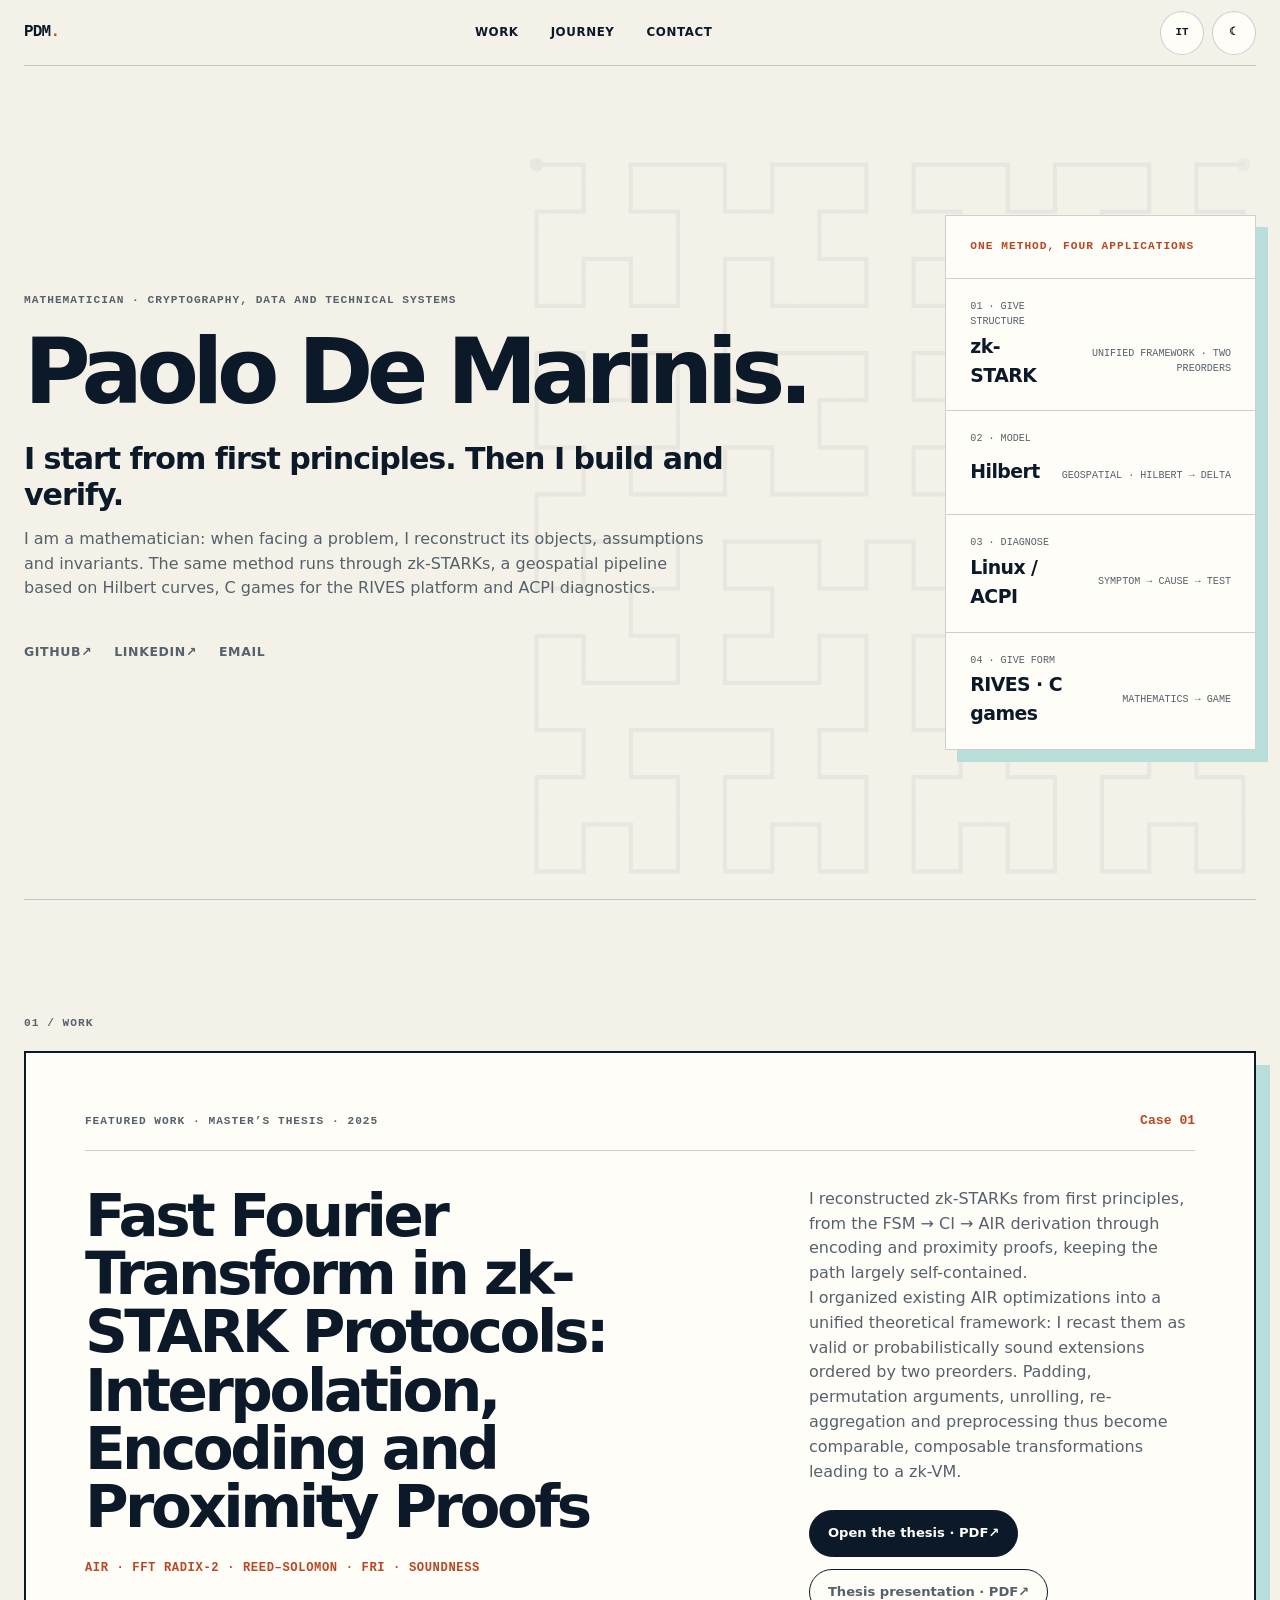
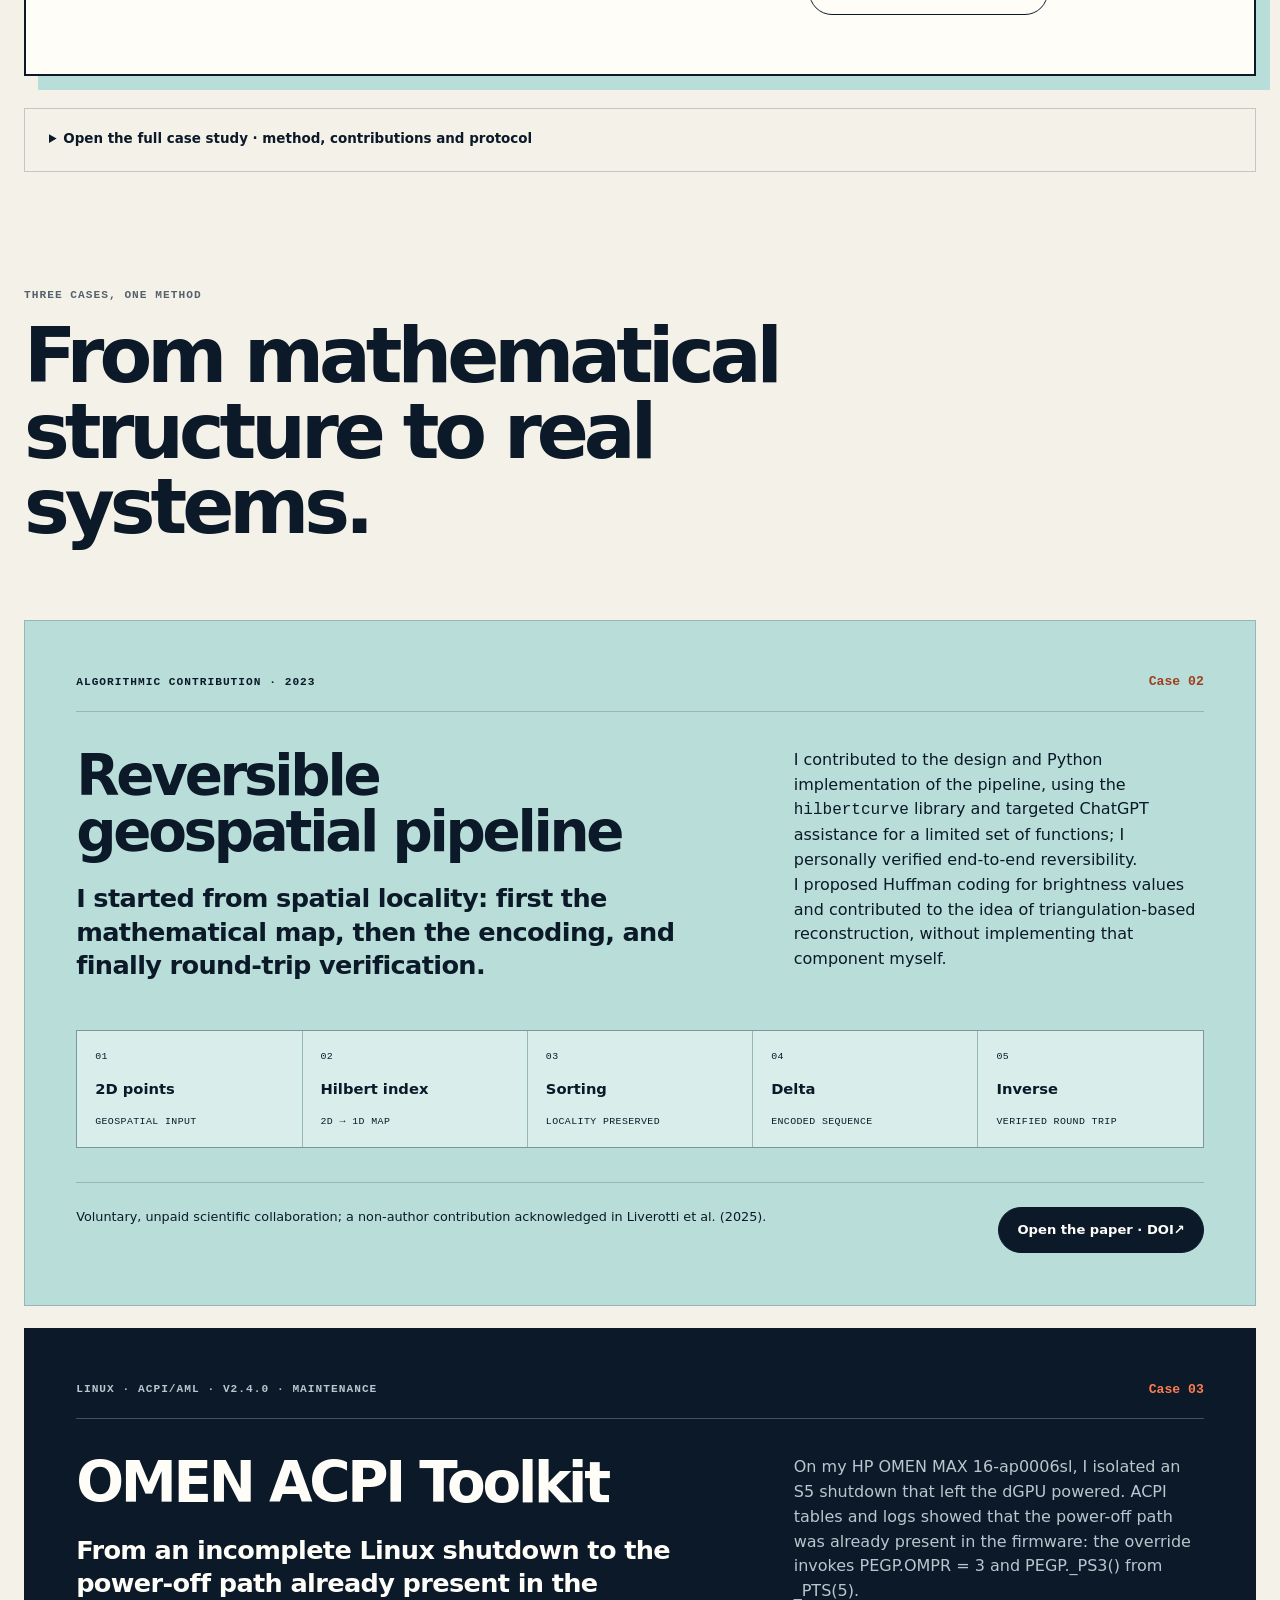
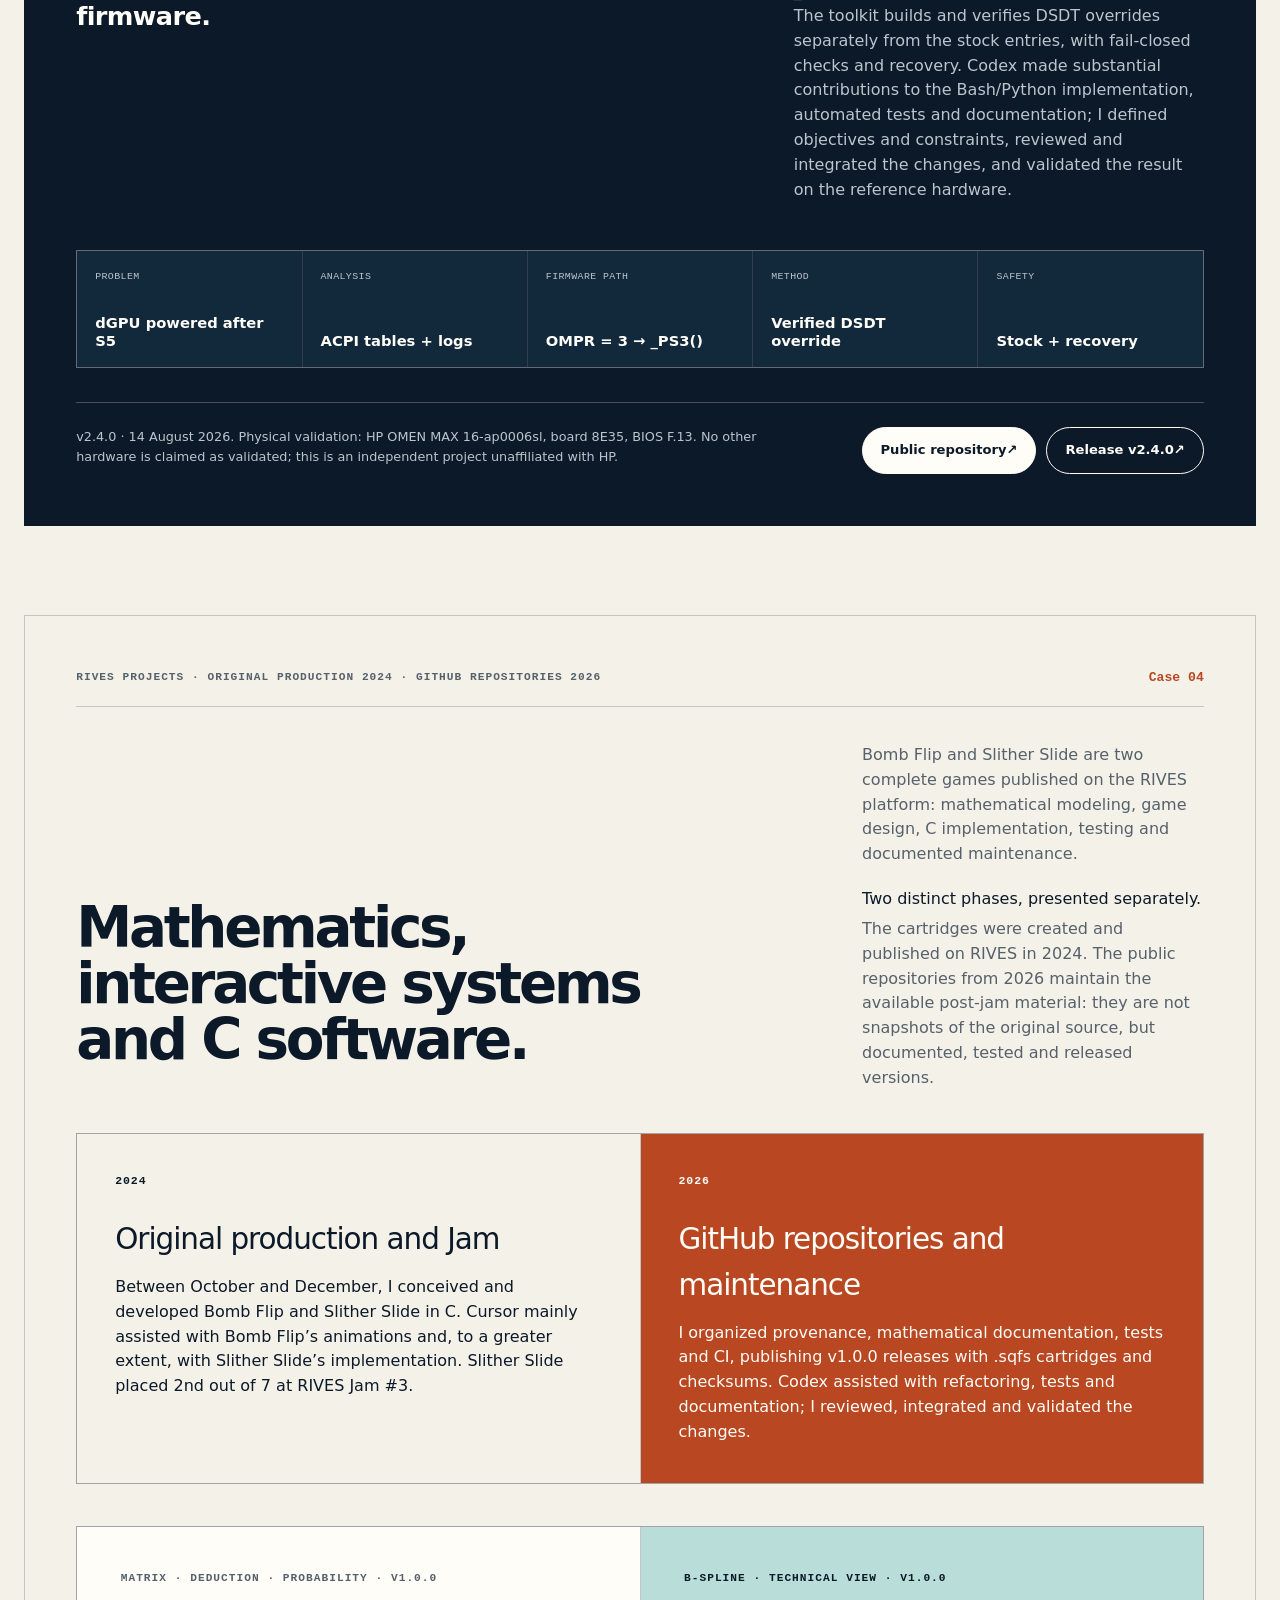
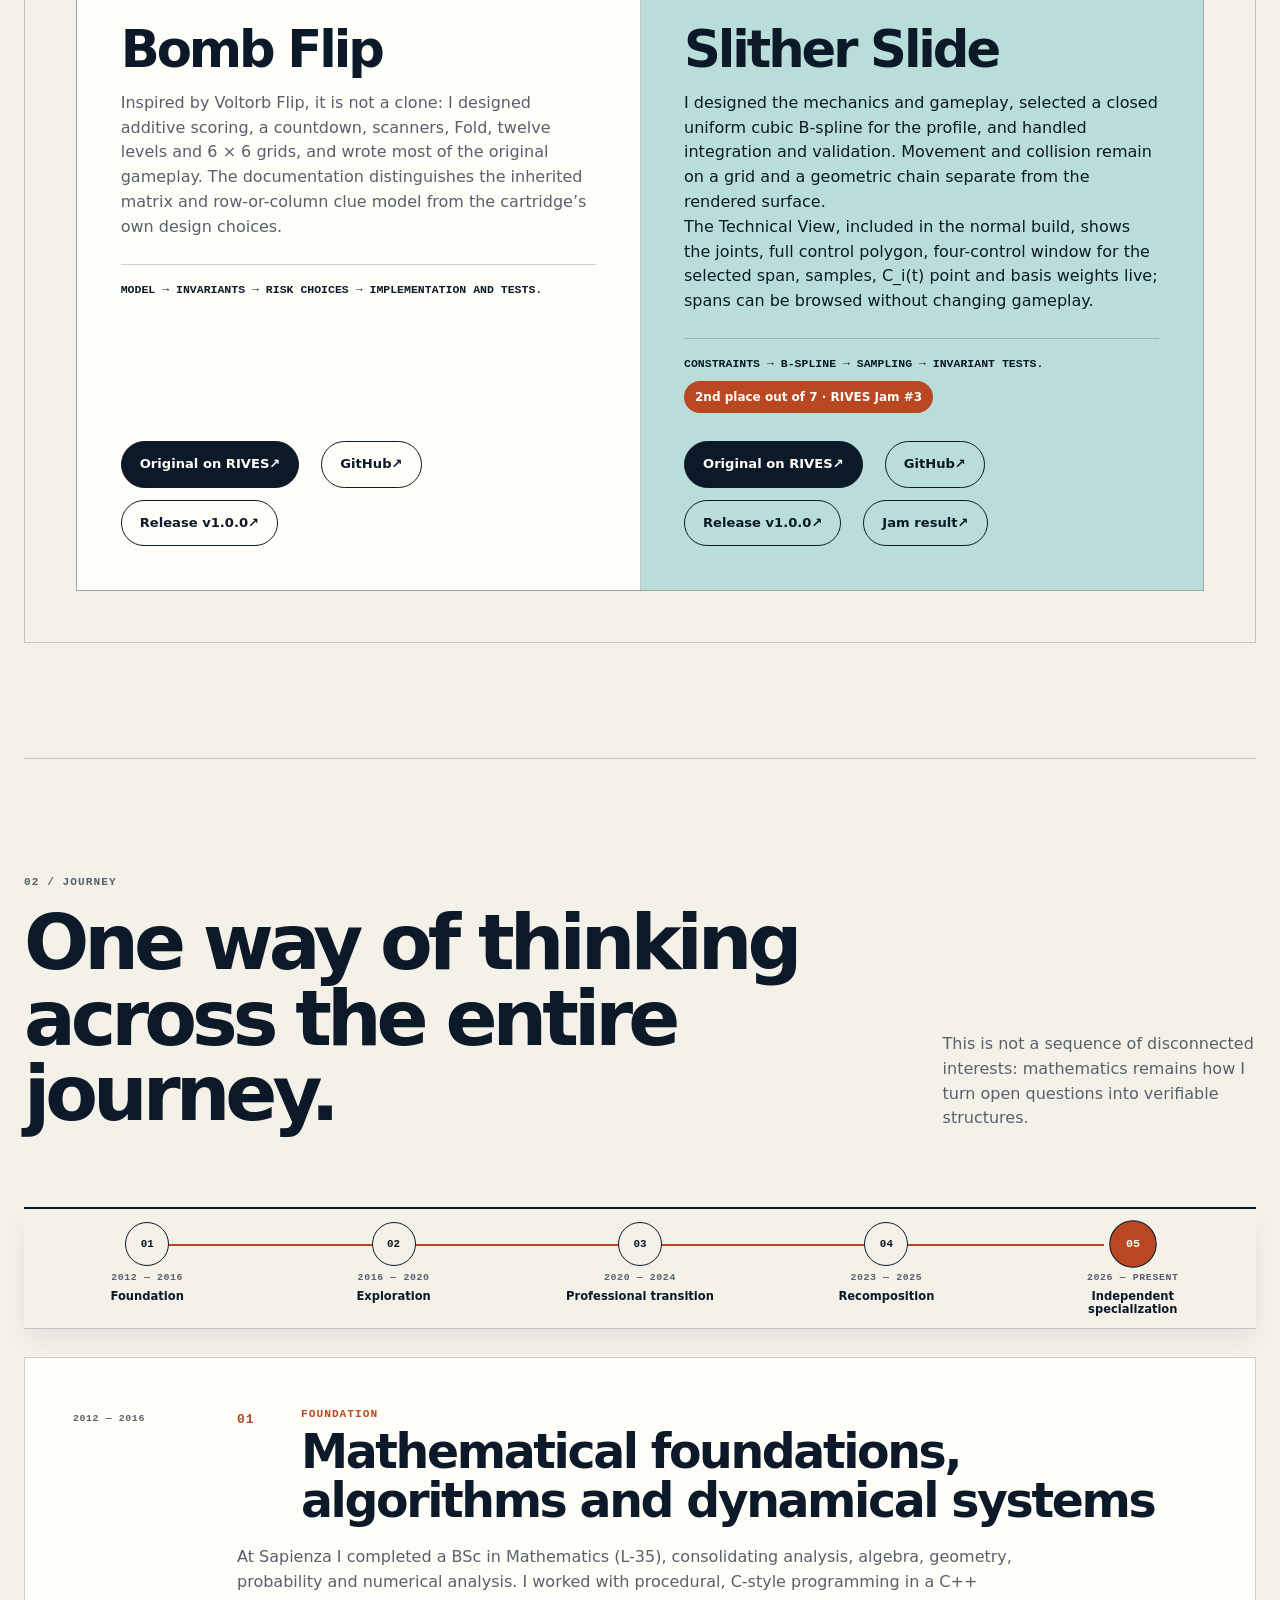
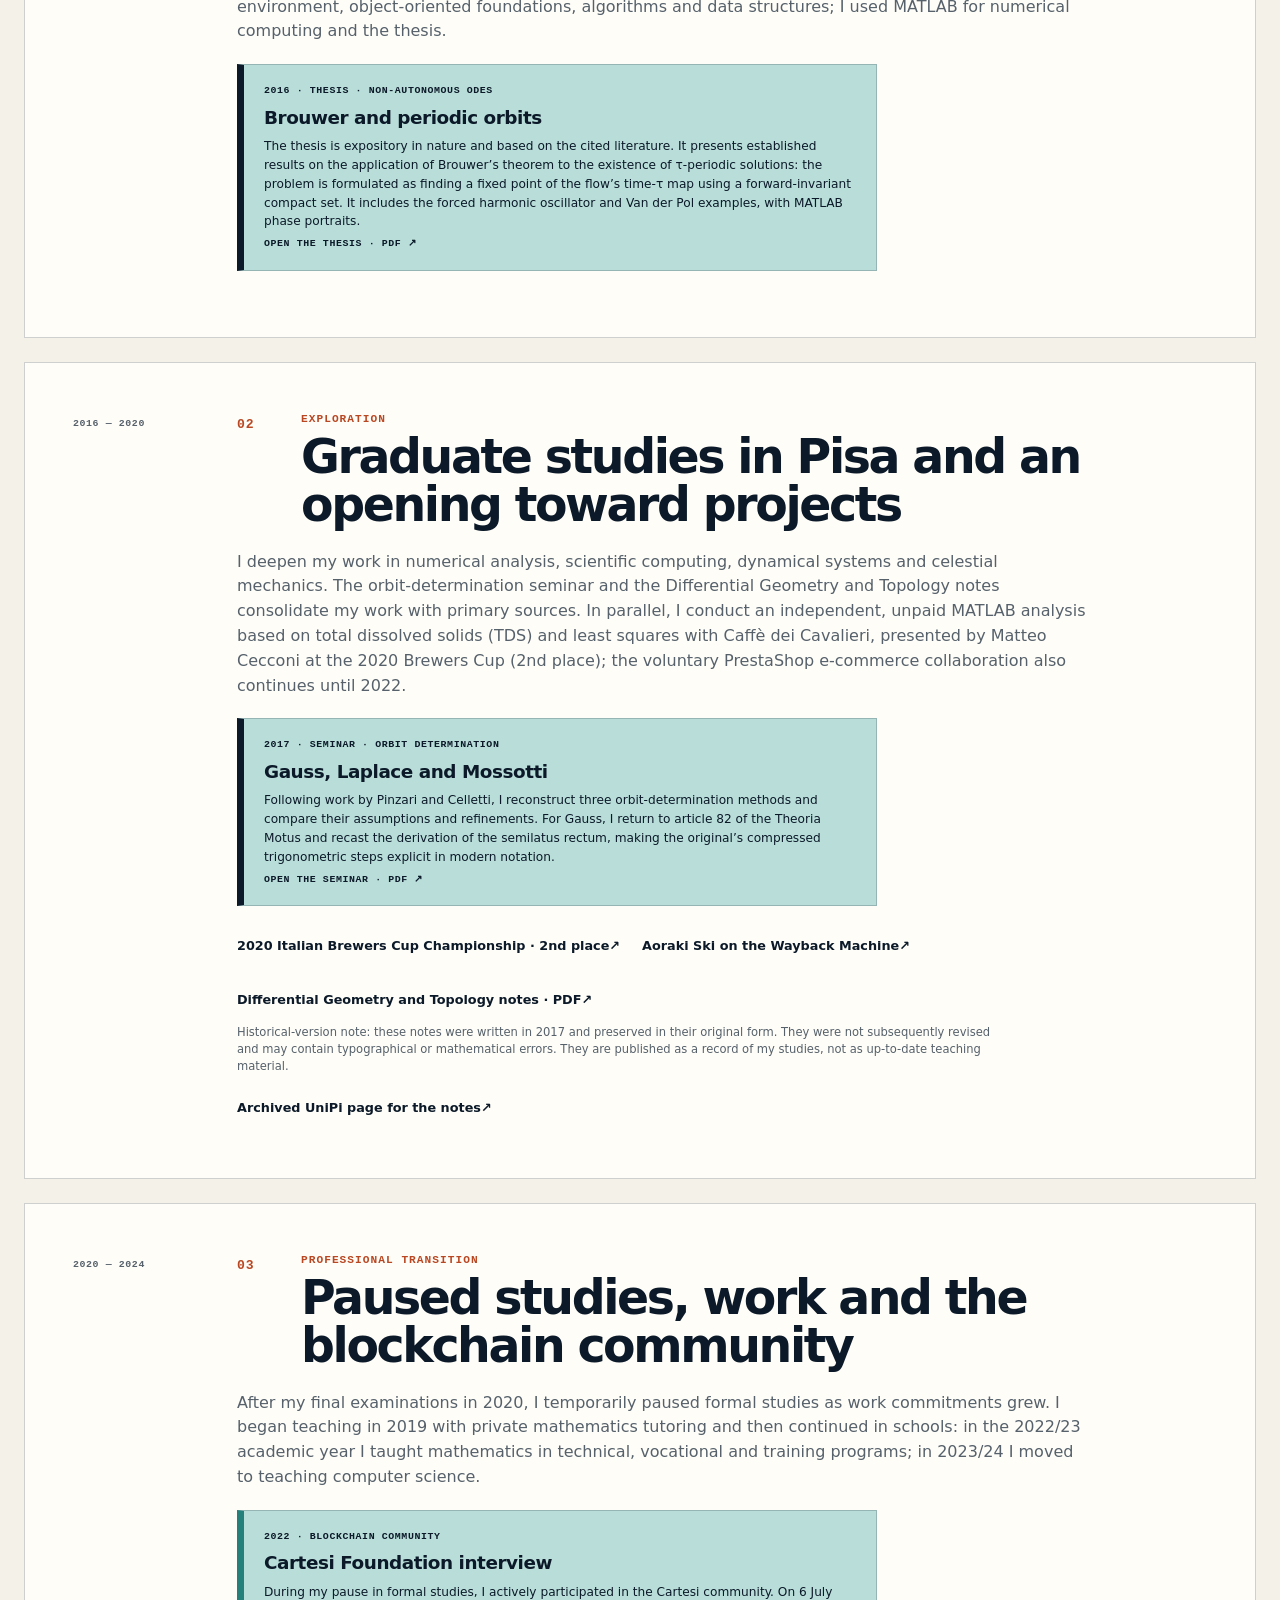
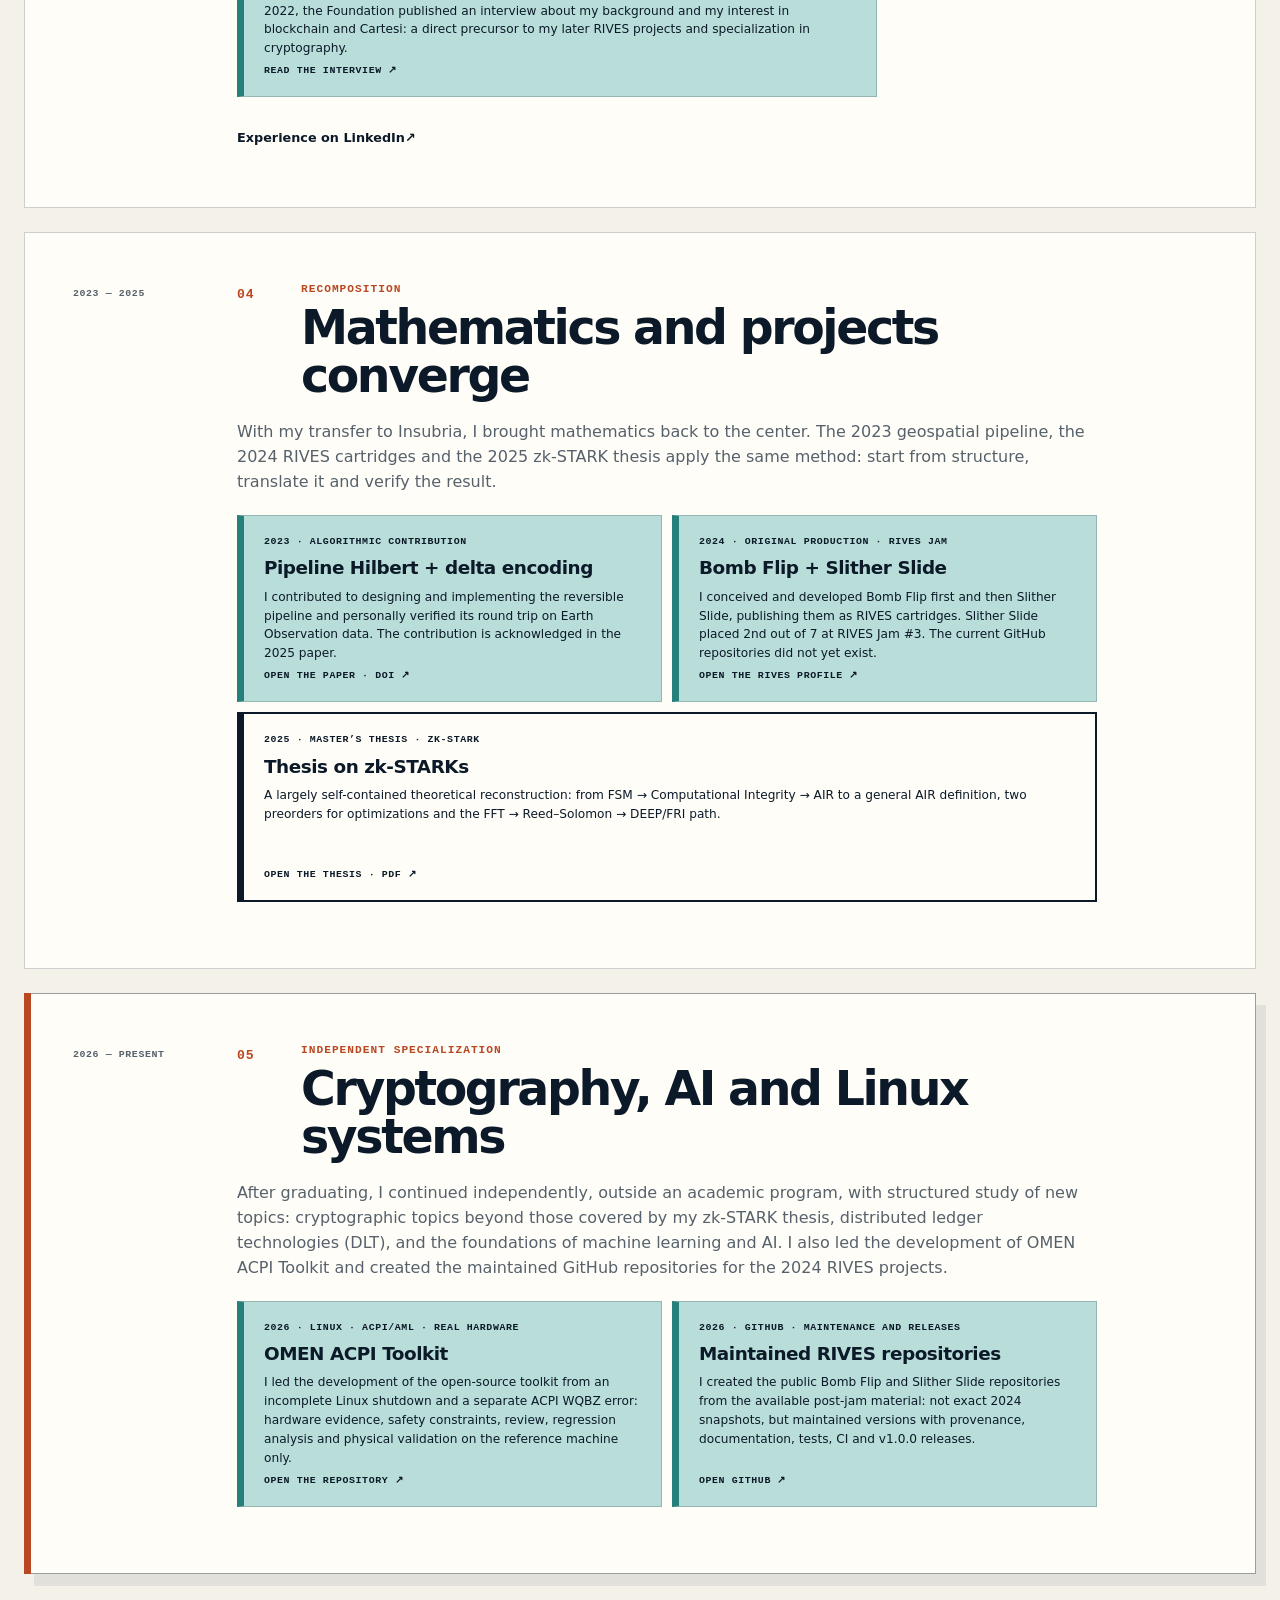
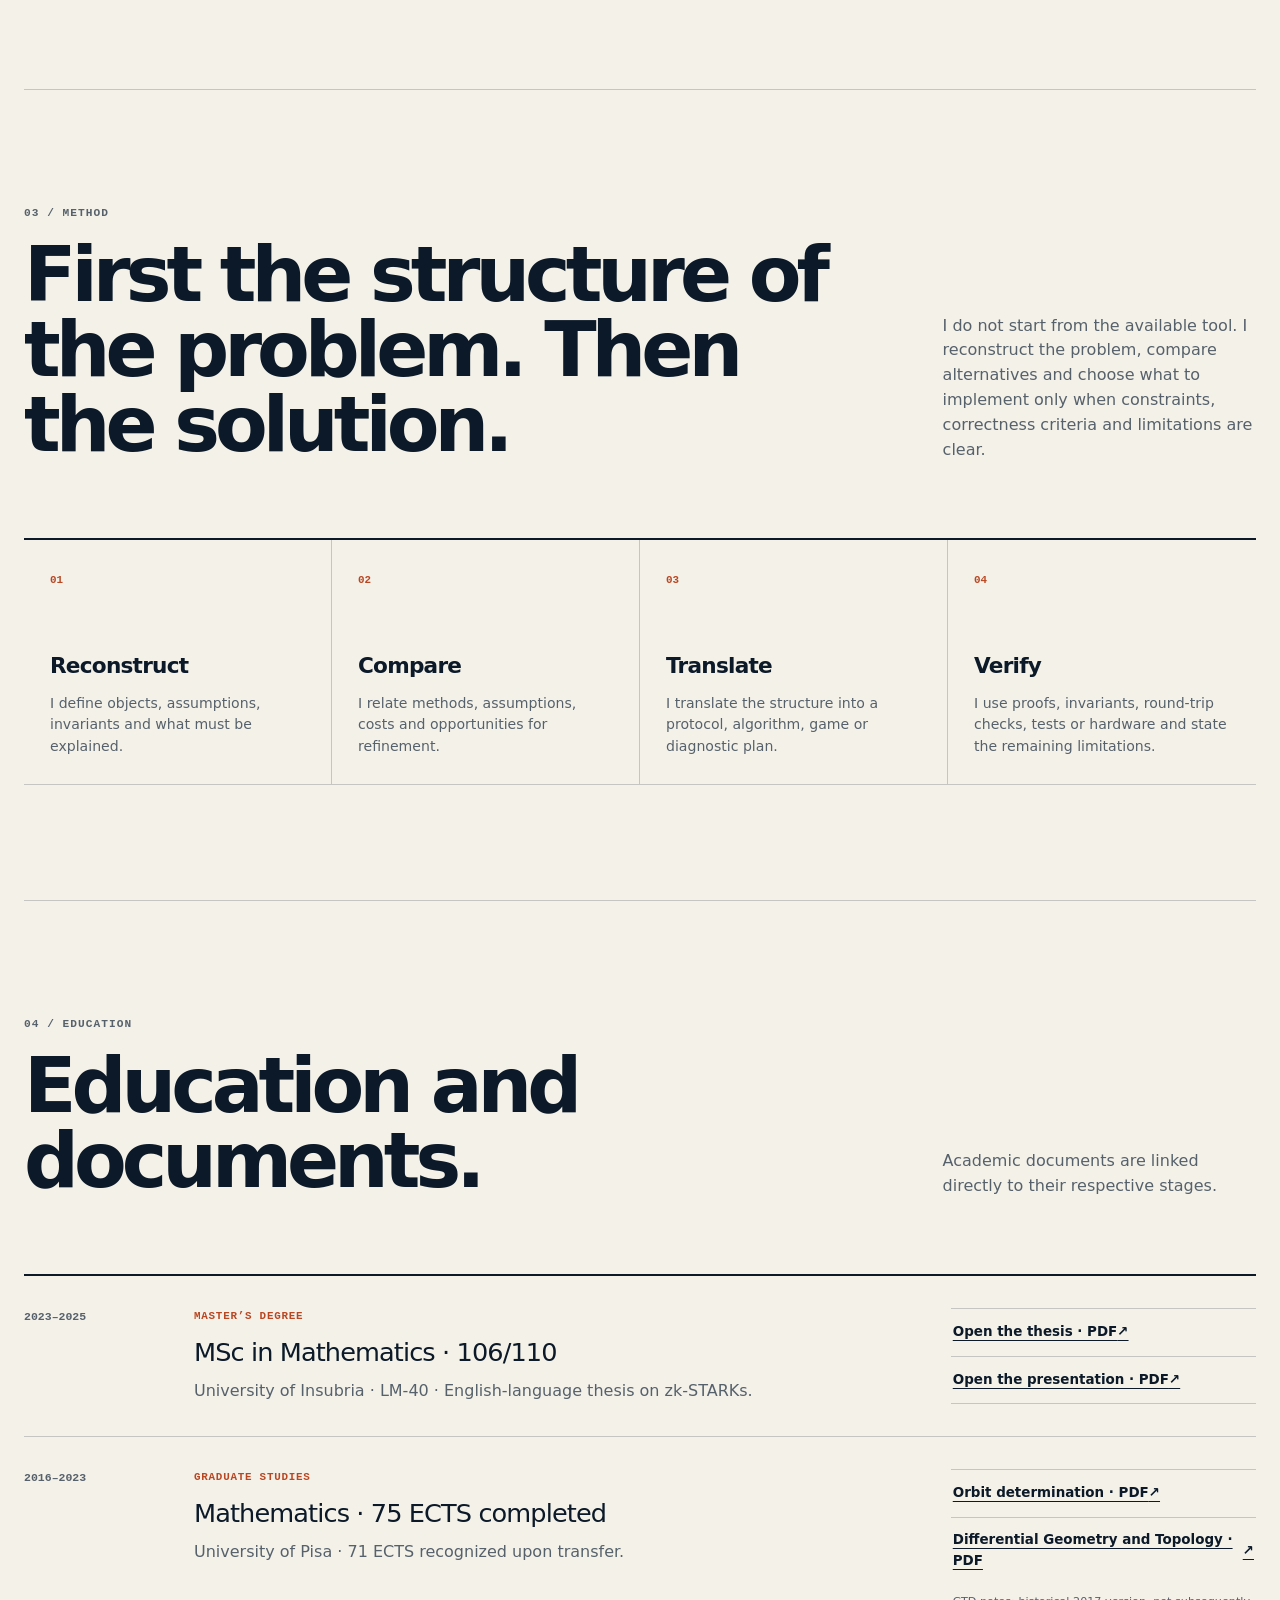
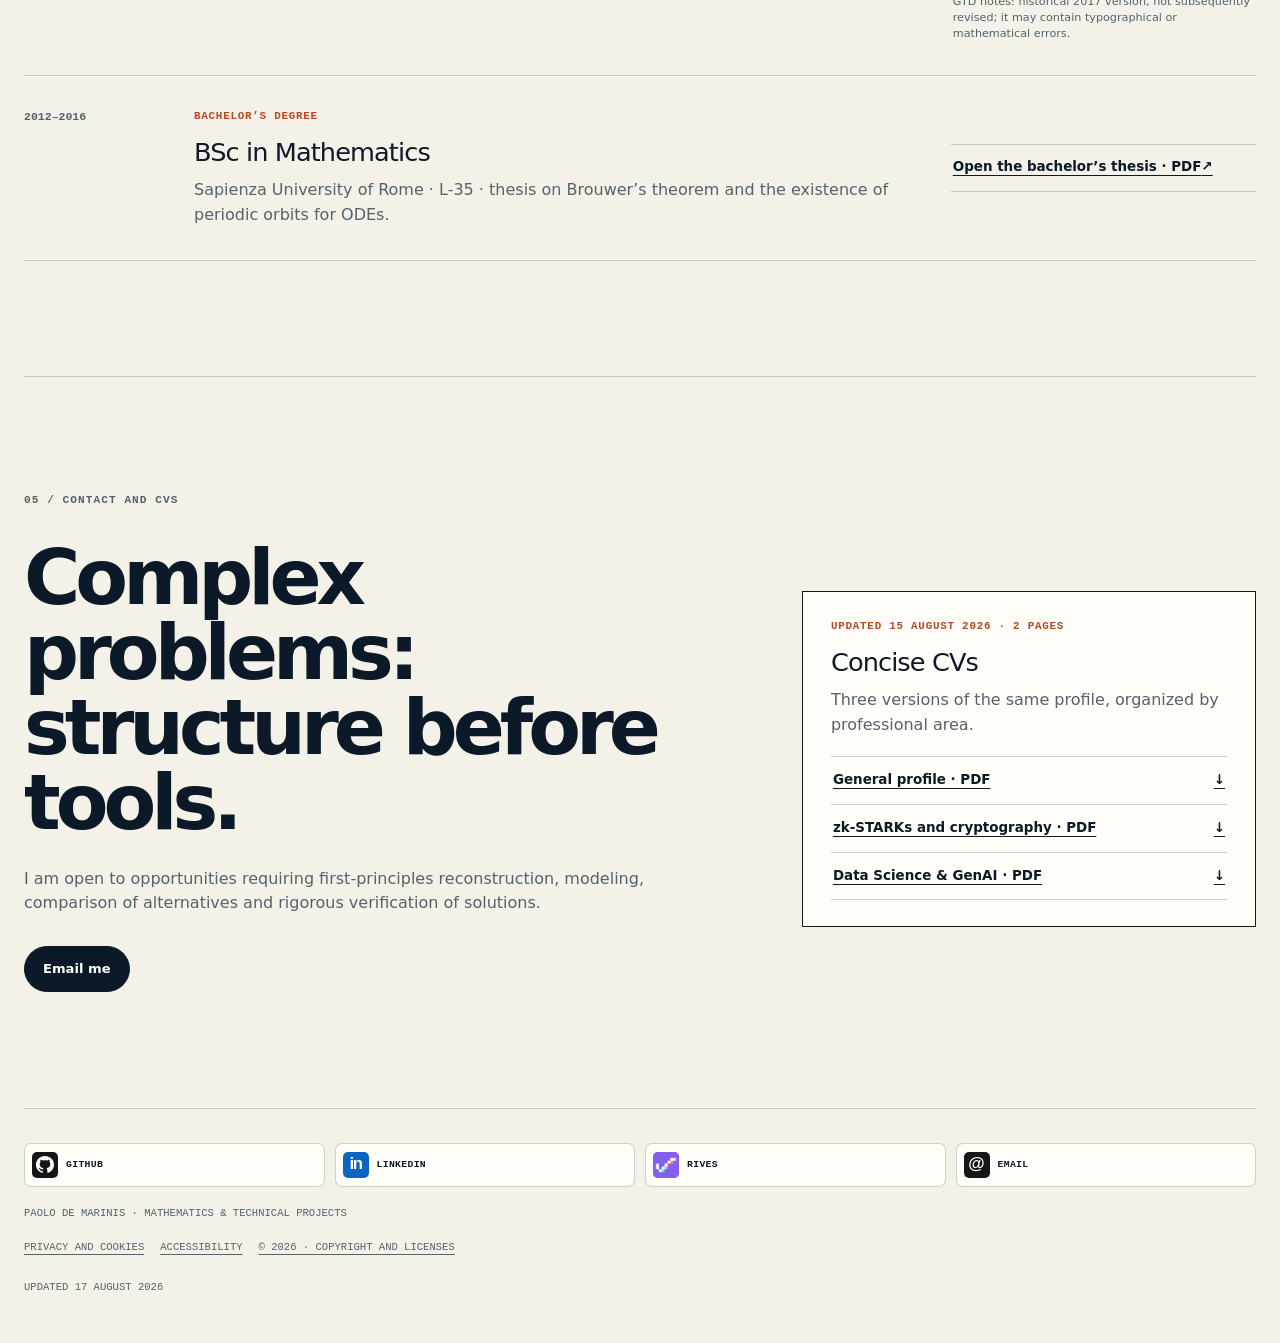
==== commit 00b8a8ce: "Refine accessibility, content and canonical language routes" ====
--- a/en/index.html
+++ b/en/index.html
@@ -3,360 +3,11 @@
 <head>
 <meta charset="utf-8">
 <meta name="viewport" content="width=device-width, initial-scale=1">
-<meta name="referrer" content="no-referrer">
-<meta name="robots" content="index, follow">
-<title>Paolo De Marinis | Mathematician</title>
-<meta name="description" content="A mathematician who reconstructs problems from first principles, translates their structure into solutions, and verifies results and limitations.">
-<link rel="canonical" href="https://paolo-de-marinis.github.io/en/">
-<link rel="alternate" hreflang="it-IT" href="https://paolo-de-marinis.github.io/">
-<link rel="alternate" hreflang="en" href="https://paolo-de-marinis.github.io/en/">
-<meta property="og:title" content="Paolo De Marinis | Mathematician">
-<meta property="og:description" content="From first principles to verified solutions: zk-STARKs, Hilbert curves, Linux/ACPI and interactive systems.">
-<meta property="og:url" content="https://paolo-de-marinis.github.io/en/">
-<meta property="og:type" content="profile">
-<meta property="og:site_name" content="Paolo De Marinis">
-<meta property="og:locale" content="en_US">
-<meta property="og:locale:alternate" content="it_IT">
-<meta property="og:image" content="https://paolo-de-marinis.github.io/og-en.png">
-<meta property="og:image:width" content="1734">
-<meta property="og:image:height" content="907">
-<meta property="og:image:alt" content="Paolo De Marinis - first principles, mathematics and verification">
-<meta name="twitter:card" content="summary_large_image">
-<meta name="twitter:title" content="Paolo De Marinis | Mathematician">
-<meta name="twitter:description" content="From first principles to verified solutions: zk-STARKs, Hilbert curves, Linux/ACPI and interactive systems.">
-<meta name="twitter:image" content="https://paolo-de-marinis.github.io/og-en.png">
-<meta name="twitter:image:alt" content="Paolo De Marinis - first principles, mathematics and verification">
-<link rel="icon" href="/favicon.svg?v=2" type="image/svg+xml">
-<link rel="stylesheet" href="/assets/site.css">
-<script type="application/ld+json">{"@context":"https://schema.org","@type":"Person","name":"Paolo De Marinis","jobTitle":"Mathematician","description":"Mathematician who tackles technical and scientific problems from first principles, from formalization to verification.","email":"mailto:paolodemarinis1993@gmail.com","sameAs":["https://www.linkedin.com/in/paolo-de-marinis-math/","https://github.com/paolo-de-marinis","https://app.rives.io/profile/0x2e092f91bc25ebd12b8b0e4df87d9d0424d6460c"],"alumniOf":["Università degli Studi dell’Insubria","Università di Pisa","Sapienza Università di Roma"],"knowsAbout":["Mathematics","zk-STARKs","Algebraic Intermediate Representations","Fast Fourier Transform","Reed-Solomon codes","FRI","Geospatial data compression","Hilbert curves","Linux","ACPI and AML","C","MATLAB"],"url":"https://paolo-de-marinis.github.io/en/"}</script>
+<meta name="robots" content="noindex, follow">
+<link rel="canonical" href="https://paolo-de-marinis.github.io/">
+<meta http-equiv="refresh" content="0; url=/">
+<title>Moved | Paolo De Marinis</title>
+<script>location.replace('/');</script>
 </head>
-<body>
-<a class="skip-link" href="#contenuto">Skip to main content</a><header class="site-header"><a class="wordmark" href="#top" aria-label="PDM — Paolo De Marinis, top of page">PDM<span>.</span></a><nav class="site-nav" aria-label="Main navigation"><a href="#lavori">Work</a><a href="#percorso">Journey</a><a href="#contatti">Contact</a></nav><div class="site-controls" role="group" aria-label="Language and theme">
-<a href="/" hreflang="it" lang="it" aria-label="IT — Leggi in italiano">IT</a><button type="button" aria-label="Switch to dark theme" title="Dark theme" class="theme-toggle"><span aria-hidden="true">☾</span></button>
-</div></header><main id="contenuto" tabindex="-1"><section id="top" class="hero" aria-labelledby="hero-title"><div class="hero-copy">
-<p class="eyebrow">Mathematician · cryptography, data and technical systems</p>
-<h1 id="hero-title">Paolo De Marinis.</h1>
-<p class="hero-lead">I start from first principles. Then I build and verify.</p>
-<p class="hero-body">I am a mathematician: when facing a problem, I reconstruct its objects, assumptions and invariants. The same method runs through zk-STARKs, a geospatial pipeline based on Hilbert curves, C games for the RIVES platform and ACPI diagnostics.</p>
-<nav class="hero-links" aria-label="Contact details and profiles">
-<a class="" href="https://github.com/paolo-de-marinis" target="_blank" rel="noopener noreferrer">GitHub<span aria-hidden="true"> ↗</span></a><a class="" href="https://www.linkedin.com/in/paolo-de-marinis-math/" target="_blank" rel="noopener noreferrer">LinkedIn<span aria-hidden="true"> ↗</span></a><a href="mailto:paolodemarinis1993@gmail.com">Email</a>
-</nav>
-<nav class="mobile-project-nav" aria-label="Main work"><a href="#featured-thesis">zk-STARK</a><a href="#hilbert">Hilbert</a><a href="#omen">OMEN</a><a href="#rives">RIVES</a></nav>
-</div>
-<aside class="proof-index" aria-label="Four applications of the same method"><p class="card-kicker">One method, four applications</p>
-<a href="#featured-thesis"><span>01 · give structure</span><strong>zk-STARK</strong><small>Unified framework · two preorders</small></a><a href="#hilbert"><span>02 · model</span><strong>Hilbert</strong><small>Geospatial · Hilbert → delta</small></a><a href="#omen"><span>03 · diagnose</span><strong>Linux / ACPI</strong><small>Symptom → cause → test</small></a><a href="#rives"><span>04 · give form</span><strong>RIVES · C games</strong><small>Mathematics → game</small></a></aside></section><section id="lavori" class="section work-section"><p class="section-index work-index">01 / Work</p>
-<article id="featured-thesis" class="featured-thesis" aria-labelledby="featured-thesis-title"><div class="case-header featured-thesis-header">
-<p class="project-type">Featured work · master’s thesis · 2025</p>
-<span class="case-number">Case 01</span>
-</div>
-<div>
-<h2 id="featured-thesis-title">Fast Fourier Transform in zk-STARK Protocols: Interpolation, Encoding and Proximity Proofs</h2>
-<p class="featured-thesis-tags">AIR · FFT radix-2 · Reed–Solomon · FRI · soundness</p>
-</div>
-<div class="featured-thesis-copy">
-<p>I reconstructed zk-STARKs from first principles, from the FSM → CI → AIR derivation through encoding and proximity proofs, keeping the path largely self-contained.</p>
-<p>I organized existing AIR optimizations into a unified theoretical framework: I recast them as valid or probabilistically sound extensions ordered by two preorders. Padding, permutation arguments, unrolling, re-aggregation and preprocessing thus become comparable, composable transformations leading to a zk-VM.</p>
-<div class="hero-actions">
-<a class="button button-primary" href="/documents/paolo-de-marinis-msc-thesis-zkstarks.pdf" target="_blank" rel="noopener noreferrer">Open the thesis · PDF<span aria-hidden="true"> ↗</span></a><a class="button button-secondary" href="/documents/paolo-de-marinis-msc-thesis-presentation.pdf" target="_blank" rel="noopener noreferrer">Thesis presentation · PDF<span aria-hidden="true"> ↗</span></a>
-</div>
-</div></article><details class="thesis-detail"><summary id="tesi">Open the full case study · method, contributions and protocol</summary><article class="case-study case-thesis"><div class="case-header">
-<p class="project-type">Master’s thesis · 2025 · main work</p>
-<span class="case-number">Case 01</span>
-</div>
-<div class="case-grid">
-<div>
-<h3>Fast Fourier Transform in zk-STARK Protocols: Interpolation, Encoding and Proximity Proofs</h3>
-<p class="case-lead">I reconstructed zk-STARKs from first principles before organizing the protocol, its optimizations and proofs.</p>
-</div>
-<div class="case-body">
-<p>I started from a precise difficulty: the literature uses non-uniform AIR formalisms and rarely reconstructs the entire path. Building on and expanding ideas already presented more intuitively in the literature, I formalized the transition from finite-state machines to Computational Integrity and AIR and proved their logical equivalence. On this basis, I proposed a general definition that unifies formulations from the literature and a two-preorder framework for comparing and composing valid or probabilistically sound extensions.</p>
-<p>I applied the framework to systematically analyze and reinterpret known optimizations. In particular, the thesis formalizes permutation arguments from the literature as transformations that use auxiliary columns and a running-product argument to convert non-local constraints indexed by a permutation into constraints that are local with respect to the trace shift, with probabilistic soundness. Padding, unrolling, re-aggregation and preprocessing can then be classified and composed into a zk-VM.</p>
-<p>Drawing on the literature, I finally reconstructed the protocol through FFT, Reed–Solomon encoding, DEEP and FRI, with complexity and soundness analyses that distinguish proven results, assumptions and limitations.</p>
-</div>
-</div>
-<div class="protocol-map" role="group" aria-label="Conceptual structure of the thesis">
-<div>
-<span>Formalization</span><strong>FSM</strong>
-</div>
-<i aria-hidden="true">→</i><div>
-<span>Statement</span><strong>CI</strong>
-</div>
-<i aria-hidden="true">→</i><div>
-<span>Constraints</span><strong>AIR</strong>
-</div>
-<i aria-hidden="true">→</i><div>
-<span>Encoding</span><strong>Reed–Solomon</strong>
-</div>
-<i aria-hidden="true">→</i><div>
-<span>Proximity</span><strong>DEEP + FRI</strong>
-</div>
-</div>
-<div class="case-footer"><p>University of Insubria · 106/110 · supervisors Marco Donatelli and Alberto Trombetta</p></div></article></details><div class="section-heading applied-heading">
-<p class="section-index">Three cases, one method</p>
-<h2>From mathematical structure to real systems.</h2>
-</div>
-<article id="hilbert" class="case-study case-hilbert"><div class="case-header">
-<p class="project-type">Algorithmic contribution · 2023</p>
-<span class="case-number">Case 02</span>
-</div>
-<div class="case-grid">
-<div>
-<h3>Reversible geospatial pipeline</h3>
-<p class="case-lead">I started from spatial locality: first the mathematical map, then the encoding, and finally round-trip verification.</p>
-</div>
-<div class="case-body">
-<p>I contributed to the design and Python implementation of a 2D pipeline: points are mapped to Hilbert indices, sorted and delta-encoded; the inverse path reconstructs the indices and then the original points.</p>
-<p>I personally verified end-to-end reversibility, proposed Huffman coding for brightness values and contributed to the idea of triangulation-based reconstruction, without implementing that component myself.</p>
-</div>
-</div>
-<ol class="pipeline">
-<li>
-<span>01</span><strong>2D points</strong><small>Geospatial input</small>
-</li>
-<li>
-<span>02</span><strong>Hilbert index</strong><small>2D → 1D map</small>
-</li>
-<li>
-<span>03</span><strong>Sorting</strong><small>Locality preserved</small>
-</li>
-<li>
-<span>04</span><strong>Delta</strong><small>Encoded sequence</small>
-</li>
-<li>
-<span>05</span><strong>Inverse</strong><small>Verified round trip</small>
-</li>
-</ol>
-<div class="case-footer">
-<p>Voluntary, unpaid scientific collaboration; a non-author contribution acknowledged in Liverotti et al. (2025).</p>
-<a class="button button-primary" href="https://doi.org/10.1002/nme.70064" target="_blank" rel="noopener noreferrer">Open the paper · DOI<span aria-hidden="true"> ↗</span></a>
-</div></article><article id="omen" class="case-study case-omen"><div class="case-header">
-<p class="project-type">Linux · ACPI/AML · v2.4.0 · maintenance</p>
-<span class="case-number">Case 03</span>
-</div>
-<div class="case-grid">
-<div>
-<h3>OMEN ACPI Toolkit</h3>
-<p class="case-lead">From an incomplete Linux shutdown to the power-off path already present in the firmware.</p>
-</div>
-<div class="case-body">
-<p>On my HP OMEN MAX 16-ap0006sl, I isolated an S5 shutdown that left the dGPU powered. ACPI tables and logs showed that the power-off path was already present in the firmware: the override invokes PEGP.OMPR = 3 and PEGP._PS3() from _PTS(5).</p>
-<p>The toolkit builds and verifies DSDT overrides separately from the stock entries, with fail-closed checks and recovery. Codex made substantial contributions to the Bash/Python implementation, automated tests and documentation; I defined objectives and constraints, reviewed and integrated the changes, and validated the result on the reference hardware.</p>
-</div>
-</div>
-<ol class="diagnostic-flow">
-<li>
-<span>Problem</span><strong>dGPU powered after S5</strong>
-</li>
-<li>
-<span>Analysis</span><strong>ACPI tables + logs</strong>
-</li>
-<li>
-<span>Firmware path</span><strong>OMPR = 3 → _PS3()</strong>
-</li>
-<li>
-<span>Method</span><strong>Verified DSDT override</strong>
-</li>
-<li>
-<span>Safety</span><strong>Stock + recovery</strong>
-</li>
-</ol>
-<div class="case-footer">
-<p>v2.4.0 · 14 August 2026. Physical validation: HP OMEN MAX 16-ap0006sl, board 8E35, BIOS F.13. No other hardware is claimed as validated; this is an independent project unaffiliated with HP.</p>
-<div>
-<a class="button button-primary" href="https://github.com/paolo-de-marinis/omen-acpi" target="_blank" rel="noopener noreferrer">Public repository<span aria-hidden="true"> ↗</span></a><a class="button button-secondary" href="https://github.com/paolo-de-marinis/omen-acpi/releases/tag/v2.4.0" target="_blank" rel="noopener noreferrer">Release v2.4.0<span aria-hidden="true"> ↗</span></a>
-</div>
-</div></article><div id="rives" class="rives-subsection"><article class="rives-study"><div class="case-header">
-<p class="project-type">RIVES projects · original production 2024 · GitHub repositories 2026</p>
-<span class="case-number">Case 04</span>
-</div>
-<div class="rives-heading">
-<h3>Mathematics, interactive systems and C software.</h3>
-<div class="rives-intro-copy">
-<p>Bomb Flip and Slither Slide are two complete games published on the RIVES platform: mathematical modeling, game design, C implementation, testing and documented maintenance.</p>
-<div>
-<h4>Two distinct phases, presented separately.</h4>
-<p>The cartridges were created and published on RIVES in 2024. The public repositories from 2026 maintain the available post-jam material: they are not snapshots of the original source, but documented, tested and released versions.</p>
-</div>
-</div>
-</div>
-<div class="rives-phases" role="group" aria-label="RIVES project phases">
-<article><time datetime="2024">2024</time><h4>Original production and Jam</h4>
-<p>Between October and December, I conceived and developed Bomb Flip and Slither Slide in C. Cursor mainly assisted with Bomb Flip’s animations and, to a greater extent, with Slither Slide’s implementation. Slither Slide placed 2nd out of 7 at RIVES Jam #3.</p></article><article><time datetime="2026">2026</time><h4>GitHub repositories and maintenance</h4>
-<p>I organized provenance, mathematical documentation, tests and CI, publishing v1.0.0 releases with .sqfs cartridges and checksums. Codex assisted with refactoring, tests and documentation; I reviewed, integrated and validated the changes.</p></article>
-</div>
-<div class="rives-grid">
-<section aria-labelledby="bomb-title"><p class="project-type">Matrix · deduction · probability · v1.0.0</p>
-<h4 id="bomb-title">Bomb Flip</h4>
-<p>Inspired by Voltorb Flip, it is not a clone: I designed additive scoring, a countdown, scanners, Fold, twelve levels and 6 × 6 grids, and wrote most of the original gameplay. The documentation distinguishes the inherited matrix and row-or-column clue model from the cartridge’s own design choices.</p>
-<p class="case-proof">Model → invariants → risk choices → implementation and tests.</p>
-<div class="card-links">
-<a class="button button-primary" href="https://app.rives.io/cartridges/5932d82f5827" target="_blank" rel="noopener noreferrer">Original on RIVES<span aria-hidden="true"> ↗</span></a><a class="button button-secondary" href="https://github.com/paolo-de-marinis/bomb-flip" target="_blank" rel="noopener noreferrer">GitHub<span aria-hidden="true"> ↗</span></a><a class="button button-secondary" href="https://github.com/paolo-de-marinis/bomb-flip/releases/tag/v1.0.0" target="_blank" rel="noopener noreferrer">Release v1.0.0<span aria-hidden="true"> ↗</span></a>
-</div></section><section aria-labelledby="slither-title"><p class="project-type">B-spline · Technical View · v1.0.0</p>
-<h4 id="slither-title">Slither Slide</h4>
-<p>I designed the mechanics and gameplay, selected a closed uniform cubic B-spline for the profile, and handled integration and validation. Movement and collision remain on a grid and a geometric chain separate from the rendered surface.</p>
-<p>The Technical View, included in the normal build, shows the joints, full control polygon, four-control window for the selected span, samples, C_i(t) point and basis weights live; spans can be browsed without changing gameplay.</p>
-<p class="case-proof">Constraints → B-spline → sampling → invariant tests.</p>
-<p class="result">2nd place out of 7 · RIVES Jam #3</p>
-<div class="card-links">
-<a class="button button-primary" href="https://app.rives.io/cartridges/7654435bf067" target="_blank" rel="noopener noreferrer">Original on RIVES<span aria-hidden="true"> ↗</span></a><a class="button button-secondary" href="https://github.com/paolo-de-marinis/slither-slide" target="_blank" rel="noopener noreferrer">GitHub<span aria-hidden="true"> ↗</span></a><a class="button button-secondary" href="https://github.com/paolo-de-marinis/slither-slide/releases/tag/v1.0.0" target="_blank" rel="noopener noreferrer">Release v1.0.0<span aria-hidden="true"> ↗</span></a><a class="button button-secondary" href="https://x.com/rives_io/status/1867175218642636978" target="_blank" rel="noopener noreferrer">Jam result<span aria-hidden="true"> ↗</span></a>
-</div></section>
-</div></article></div></section><section id="percorso" class="section trajectory-section"><div class="section-heading split-heading">
-<div>
-<p class="section-index">02 / Journey</p>
-<h2>One way of thinking across the entire journey.</h2>
-</div>
-<p>This is not a sequence of disconnected interests: mathematics remains how I turn open questions into verifiable structures.</p>
-</div>
-<div class="interactive-timeline">
-<div class="timeline-scroll-sticky"><ol class="timeline-rail">
-<li><a href="#fase-fondazione"><span class="timeline-rail-dot">01</span><small>2012 — 2016</small><strong>Foundation</strong></a></li>
-<li><a href="#fase-esplorazione"><span class="timeline-rail-dot">02</span><small>2016 — 2020</small><strong>Exploration</strong></a></li>
-<li><a href="#fase-conversione"><span class="timeline-rail-dot">03</span><small>2020 — 2024</small><strong>Professional transition</strong></a></li>
-<li><a href="#fase-ricomposizione"><span class="timeline-rail-dot">04</span><small>2023 — 2025</small><strong>Recomposition</strong></a></li>
-<li><a href="#fase-specializzazione"><span class="timeline-rail-dot">05</span><small>2026 — present</small><strong>Independent specialization</strong></a></li>
-</ol></div>
-<p class="sr-only" aria-live="polite" aria-atomic="true">Current phase</p>
-<div class="timeline-scroll-story" role="group" aria-label="Chronological journey">
-<article class="timeline-scroll-step" id="fase-fondazione" aria-label="2012 — 2016: Foundation"><p class="timeline-active-period">2012 — 2016</p>
-<div>
-<div class="timeline-panel-heading">
-<p class="timeline-panel-number">01</p>
-<div>
-<p class="phase-kicker">Foundation</p>
-<h3>Mathematical foundations, algorithms and dynamical systems</h3>
-</div>
-</div>
-<p class="timeline-panel-description">At Sapienza I completed a BSc in Mathematics (L-35), consolidating analysis, algebra, geometry, probability and numerical analysis. I worked with procedural, C-style programming in a C++ environment, object-oriented foundations, algorithms and data structures; I used MATLAB for numerical computing and the thesis.</p>
-<div class="phase-highlights phase-highlights-single"><a class="phase-highlight" data-lane="study" href="/documents/paolo-de-marinis-bsc-thesis-brouwer.pdf" target="_blank" rel="noopener noreferrer"><span>2016 · thesis · non-autonomous ODEs</span><strong>Brouwer and periodic orbits</strong><small>The thesis is expository in nature and based on the cited literature. It presents established results on the application of Brouwer’s theorem to the existence of τ-periodic solutions: the problem is formulated as finding a fixed point of the flow’s time-τ map using a forward-invariant compact set. It includes the forced harmonic oscillator and Van der Pol examples, with MATLAB phase portraits.</small><b aria-hidden="true">Open the thesis · PDF ↗</b></a></div>
-</div></article><article class="timeline-scroll-step" id="fase-esplorazione" aria-label="2016 — 2020: Exploration"><p class="timeline-active-period">2016 — 2020</p>
-<div>
-<div class="timeline-panel-heading">
-<p class="timeline-panel-number">02</p>
-<div>
-<p class="phase-kicker">Exploration</p>
-<h3>Graduate studies in Pisa and an opening toward projects</h3>
-</div>
-</div>
-<p class="timeline-panel-description">I deepen my work in numerical analysis, scientific computing, dynamical systems and celestial mechanics. The orbit-determination seminar and the Differential Geometry and Topology notes consolidate my work with primary sources. In parallel, I conduct an independent, unpaid MATLAB analysis based on total dissolved solids (TDS) and least squares with Caffè dei Cavalieri, presented by Matteo Cecconi at the 2020 Brewers Cup (2nd place); the voluntary PrestaShop e-commerce collaboration also continues until 2022.</p>
-<div class="phase-highlights phase-highlights-single"><a class="phase-highlight" data-lane="study" href="/documents/paolo-de-marinis-gauss-laplace-mossotti.pdf" target="_blank" rel="noopener noreferrer"><span>2017 · seminar · orbit determination</span><strong>Gauss, Laplace and Mossotti</strong><small>Following work by Pinzari and Celletti, I reconstruct three orbit-determination methods and compare their assumptions and refinements. For Gauss, I return to article 82 of the Theoria Motus and recast the derivation of the semilatus rectum, making the original’s compressed trigonometric steps explicit in modern notation.</small><b aria-hidden="true">Open the seminar · PDF ↗</b></a></div>
-<div class="phase-links">
-<div class="phase-link-item"><a href="https://www.ilcaffeespressoitaliano.com/2020/chi-sono-i-campioni-del-caffe-2020/" target="_blank" rel="noopener noreferrer">2020 Italian Brewers Cup Championship · 2nd place<span aria-hidden="true"> ↗</span></a></div>
-<div class="phase-link-item"><a href="https://web.archive.org/web/*/http://www.aorakiski.com/" target="_blank" rel="noopener noreferrer">Aoraki Ski on the Wayback Machine<span aria-hidden="true"> ↗</span></a></div>
-<div class="phase-link-item phase-link-item-noted">
-<a href="/documents/paolo-de-marinis-gtd-notes.pdf" target="_blank" rel="noopener noreferrer">Differential Geometry and Topology notes · PDF<span aria-hidden="true"> ↗</span></a><p class="phase-link-note">Historical-version note: these notes were written in 2017 and preserved in their original form. They were not subsequently revised and may contain typographical or mathematical errors. They are published as a record of my studies, not as up-to-date teaching material.</p>
-</div>
-<div class="phase-link-item"><a href="https://web.archive.org/web/20210510012417/https://poisson.phc.dm.unipi.it/~demarinis/" target="_blank" rel="noopener noreferrer">Archived UniPi page for the notes<span aria-hidden="true"> ↗</span></a></div>
-</div>
-</div></article><article class="timeline-scroll-step" id="fase-conversione" aria-label="2020 — 2024: Professional transition"><p class="timeline-active-period">2020 — 2024</p>
-<div>
-<div class="timeline-panel-heading">
-<p class="timeline-panel-number">03</p>
-<div>
-<p class="phase-kicker">Professional transition</p>
-<h3>Paused studies, work and the blockchain community</h3>
-</div>
-</div>
-<p class="timeline-panel-description">After my final examinations in 2020, I temporarily paused formal studies as work commitments grew. I began teaching in 2019 with private mathematics tutoring and then continued in schools: in the 2022/23 academic year I taught mathematics in technical, vocational and training programs; in 2023/24 I moved to teaching computer science.</p>
-<div class="phase-highlights phase-highlights-single"><a class="phase-highlight" data-lane="project" href="https://medium.com/cartesi/why-a-school-teacher-chose-to-hold-ctsi-72a4afc88a92" target="_blank" rel="noopener noreferrer"><span>2022 · blockchain community</span><strong>Cartesi Foundation interview</strong><small>During my pause in formal studies, I actively participated in the Cartesi community. On 6 July 2022, the Foundation published an interview about my background and my interest in blockchain and Cartesi: a direct precursor to my later RIVES projects and specialization in cryptography.</small><b aria-hidden="true">Read the interview ↗</b></a></div>
-<div class="phase-links"><div class="phase-link-item"><a href="https://www.linkedin.com/in/paolo-de-marinis-math/" target="_blank" rel="noopener noreferrer">Experience on LinkedIn<span aria-hidden="true"> ↗</span></a></div></div>
-</div></article><article class="timeline-scroll-step" id="fase-ricomposizione" aria-label="2023 — 2025: Recomposition"><p class="timeline-active-period">2023 — 2025</p>
-<div>
-<div class="timeline-panel-heading">
-<p class="timeline-panel-number">04</p>
-<div>
-<p class="phase-kicker">Recomposition</p>
-<h3>Mathematics and projects converge</h3>
-</div>
-</div>
-<p class="timeline-panel-description">With my transfer to Insubria, I brought mathematics back to the center. The 2023 geospatial pipeline, the 2024 RIVES cartridges and the 2025 zk-STARK thesis apply the same method: start from structure, translate it and verify the result.</p>
-<div class="phase-highlights">
-<a class="phase-highlight" data-lane="project" href="https://doi.org/10.1002/nme.70064" target="_blank" rel="noopener noreferrer"><span>2023 · algorithmic contribution</span><strong>Pipeline Hilbert + delta encoding</strong><small>I contributed to designing and implementing the reversible pipeline and personally verified its round trip on Earth Observation data. The contribution is acknowledged in the 2025 paper.</small><b aria-hidden="true">Open the paper · DOI ↗</b></a><a class="phase-highlight" data-lane="project" href="https://app.rives.io/profile/0x2e092f91bc25ebd12b8b0e4df87d9d0424d6460c" target="_blank" rel="noopener noreferrer"><span>2024 · original production · RIVES Jam</span><strong>Bomb Flip + Slither Slide</strong><small>I conceived and developed Bomb Flip first and then Slither Slide, publishing them as RIVES cartridges. Slither Slide placed 2nd out of 7 at RIVES Jam #3. The current GitHub repositories did not yet exist.</small><b aria-hidden="true">Open the RIVES profile ↗</b></a><a class="phase-highlight" data-lane="study" data-emphasis="primary" href="/documents/paolo-de-marinis-msc-thesis-zkstarks.pdf" target="_blank" rel="noopener noreferrer"><span>2025 · master’s thesis · zk-STARK</span><strong>Thesis on zk-STARKs</strong><small>A largely self-contained theoretical reconstruction: from FSM → Computational Integrity → AIR to a general AIR definition, two preorders for optimizations and the FFT → Reed–Solomon → DEEP/FRI path.</small><b aria-hidden="true">Open the thesis · PDF ↗</b></a>
-</div>
-</div></article><article class="timeline-scroll-step" id="fase-specializzazione" aria-label="2026 — present: Independent specialization"><p class="timeline-active-period">2026 — present</p>
-<div>
-<div class="timeline-panel-heading">
-<p class="timeline-panel-number">05</p>
-<div>
-<p class="phase-kicker">Independent specialization</p>
-<h3>Cryptography, AI and Linux systems</h3>
-</div>
-</div>
-<p class="timeline-panel-description">After graduating, I continued independently, outside an academic program, with structured study of new topics: cryptography, distributed ledger technologies (DLT), and the foundations of machine learning and AI. I also led the development of OMEN ACPI Toolkit and created the maintained GitHub repositories for the 2024 RIVES projects.</p>
-<div class="phase-highlights">
-<a class="phase-highlight" data-lane="project" href="https://github.com/paolo-de-marinis/omen-acpi" target="_blank" rel="noopener noreferrer"><span>2026 · Linux · ACPI/AML · real hardware</span><strong>OMEN ACPI Toolkit</strong><small>I led the development of the open-source toolkit from an incomplete Linux shutdown and a separate ACPI WQBZ error: hardware evidence, safety constraints, review, regression analysis and physical validation on the reference machine only.</small><b aria-hidden="true">Open the repository ↗</b></a><a class="phase-highlight" data-lane="project" href="https://github.com/paolo-de-marinis" target="_blank" rel="noopener noreferrer"><span>2026 · GitHub · maintenance and releases</span><strong>Maintained RIVES repositories</strong><small>I created the public Bomb Flip and Slither Slide repositories from the available post-jam material: not exact 2024 snapshots, but maintained versions with provenance, documentation, tests, CI and v1.0.0 releases.</small><b aria-hidden="true">Open GitHub ↗</b></a>
-</div>
-</div></article>
-</div>
-</div></section><section id="metodo" class="section method-section"><div class="section-heading split-heading">
-<div>
-<p class="section-index">03 / Method</p>
-<h2>First the structure of the problem. Then the solution.</h2>
-</div>
-<p>I do not start from the available tool. I reconstruct the problem, compare alternatives and choose what to implement only when constraints, correctness criteria and limitations are clear.</p>
-</div>
-<ol class="method-flow">
-<li>
-<span>01</span><strong>Reconstruct</strong><p>I define objects, assumptions, invariants and what must be explained.</p>
-</li>
-<li>
-<span>02</span><strong>Compare</strong><p>I relate methods, assumptions, costs and opportunities for refinement.</p>
-</li>
-<li>
-<span>03</span><strong>Translate</strong><p>I translate the structure into a protocol, algorithm, game or diagnostic plan.</p>
-</li>
-<li>
-<span>04</span><strong>Verify</strong><p>I use proofs, invariants, round-trip checks, tests or hardware and state the remaining limitations.</p>
-</li>
-</ol></section><section id="formazione" class="section background-section"><div class="section-heading split-heading credentials-heading">
-<div>
-<p class="section-index">04 / Education</p>
-<h2>Education and documents.</h2>
-</div>
-<p>Academic documents are linked directly to their respective stages.</p>
-</div>
-<div class="credentials-list" role="group" aria-label="Academic education and documents">
-<article class="credential-item"><span class="credential-period">2023–2025</span><div class="credential-copy">
-<p class="credential-label">Master’s degree</p>
-<h3>MSc in Mathematics · 106/110</h3>
-<p>University of Insubria · LM-40 · English-language thesis on zk-STARKs.</p>
-</div>
-<div class="credential-actions">
-<a class="" href="/documents/paolo-de-marinis-msc-thesis-zkstarks.pdf" target="_blank" rel="noopener noreferrer">Open the thesis · PDF<span aria-hidden="true"> ↗</span></a><a class="" href="/documents/paolo-de-marinis-msc-thesis-presentation.pdf" target="_blank" rel="noopener noreferrer">Open the presentation · PDF<span aria-hidden="true"> ↗</span></a>
-</div></article><article class="credential-item"><span class="credential-period">2016–2023</span><div class="credential-copy">
-<p class="credential-label">Graduate studies</p>
-<h3>Mathematics · 75 ECTS completed</h3>
-<p>University of Pisa · 71 ECTS recognized upon transfer.</p>
-</div>
-<div class="credential-actions">
-<a class="" href="/documents/paolo-de-marinis-gauss-laplace-mossotti.pdf" target="_blank" rel="noopener noreferrer">Orbit determination · PDF<span aria-hidden="true"> ↗</span></a><a class="" href="/documents/paolo-de-marinis-gtd-notes.pdf" target="_blank" rel="noopener noreferrer">Differential Geometry and Topology · PDF<span aria-hidden="true"> ↗</span></a><p class="credential-note">GTD notes: historical 2017 version, not subsequently revised; it may contain typographical or mathematical errors.</p>
-</div></article><article class="credential-item"><span class="credential-period">2012–2016</span><div class="credential-copy">
-<p class="credential-label">Bachelor’s degree</p>
-<h3>BSc in Mathematics</h3>
-<p>Sapienza University of Rome · thesis on Brouwer’s theorem and the existence of periodic orbits for ODEs.</p>
-</div>
-<div class="credential-actions"><a class="" href="/documents/paolo-de-marinis-bsc-thesis-brouwer.pdf" target="_blank" rel="noopener noreferrer">Open the bachelor’s thesis · PDF<span aria-hidden="true"> ↗</span></a></div></article>
-</div></section><section id="contatti" class="section contact-section"><p class="section-index">05 / Contact and CVs</p>
-<div class="contact-grid">
-<div>
-<h2>Complex problems: structure before tools.</h2>
-<p>I am open to opportunities requiring first-principles reconstruction, modeling, comparison of alternatives and rigorous verification of solutions.</p>
-<a class="button button-primary" href="mailto:paolodemarinis1993@gmail.com">Email me</a>
-</div>
-<aside class="cv-downloads cv-downloads-contact" aria-labelledby="cv-downloads-title"><div class="cv-downloads-copy">
-<p class="credential-label">Updated 15 August 2026 · 2 pages</p>
-<h3 id="cv-downloads-title">Concise CVs</h3>
-<p>Three versions of the same profile, organized by professional area.</p>
-</div>
-<div class="cv-download-actions">
-<a href="/documents/paolo-de-marinis-cv-generale.pdf" download><span>General profile · PDF</span><span aria-hidden="true">↓</span></a><a href="/documents/paolo-de-marinis-cv-crypto.pdf" download><span>zk-STARKs and cryptography · PDF</span><span aria-hidden="true">↓</span></a><a href="/documents/paolo-de-marinis-cv-genai.pdf" download><span>Data Science &amp; GenAI · PDF</span><span aria-hidden="true">↓</span></a>
-</div></aside>
-</div></section></main><footer><div class="footer-social" role="group" aria-label="Paolo De Marinis profiles and contact details">
-<a href="https://github.com/paolo-de-marinis" target="_blank" rel="noopener noreferrer" title="GitHub"><span class="footer-mark footer-mark-github" aria-hidden="true"><img src="/icons/github.svg" alt="" width="26" height="26" decoding="async"></span><span class="footer-social-label">GitHub</span></a><a href="https://www.linkedin.com/in/paolo-de-marinis-math/" target="_blank" rel="noopener noreferrer" title="LinkedIn"><span class="footer-mark footer-mark-linkedin" aria-hidden="true">in</span><span class="footer-social-label">LinkedIn</span></a><a href="https://app.rives.io/profile/0x2e092f91bc25ebd12b8b0e4df87d9d0424d6460c" target="_blank" rel="noopener noreferrer" title="RIVES"><span class="footer-mark footer-mark-rives" aria-hidden="true"><img src="/icons/rives.ico" alt="" width="26" height="26" decoding="async"></span><span class="footer-social-label">RIVES</span></a><a href="mailto:paolodemarinis1993@gmail.com" title="Email"><span class="footer-mark footer-mark-email" aria-hidden="true">@</span><span class="footer-social-label">Email</span></a>
-</div>
-<div class="footer-meta">
-<nav class="footer-legal" aria-label="Legal information"><a href="/en/information/#privacy">Privacy and cookies</a><a href="/en/information/#accessibility">Accessibility</a><a href="/en/information/#licenses">© 2026 · Copyright and licenses</a></nav>
-<p>Paolo De Marinis · Mathematics &amp; Technical Projects</p>
-</div>
-<p>Updated 16 August 2026</p></footer><script src="/site.js" defer></script>
-</body>
+<body><p>This page has moved to <a href="/">https://paolo-de-marinis.github.io/</a></p></body>
 </html>
